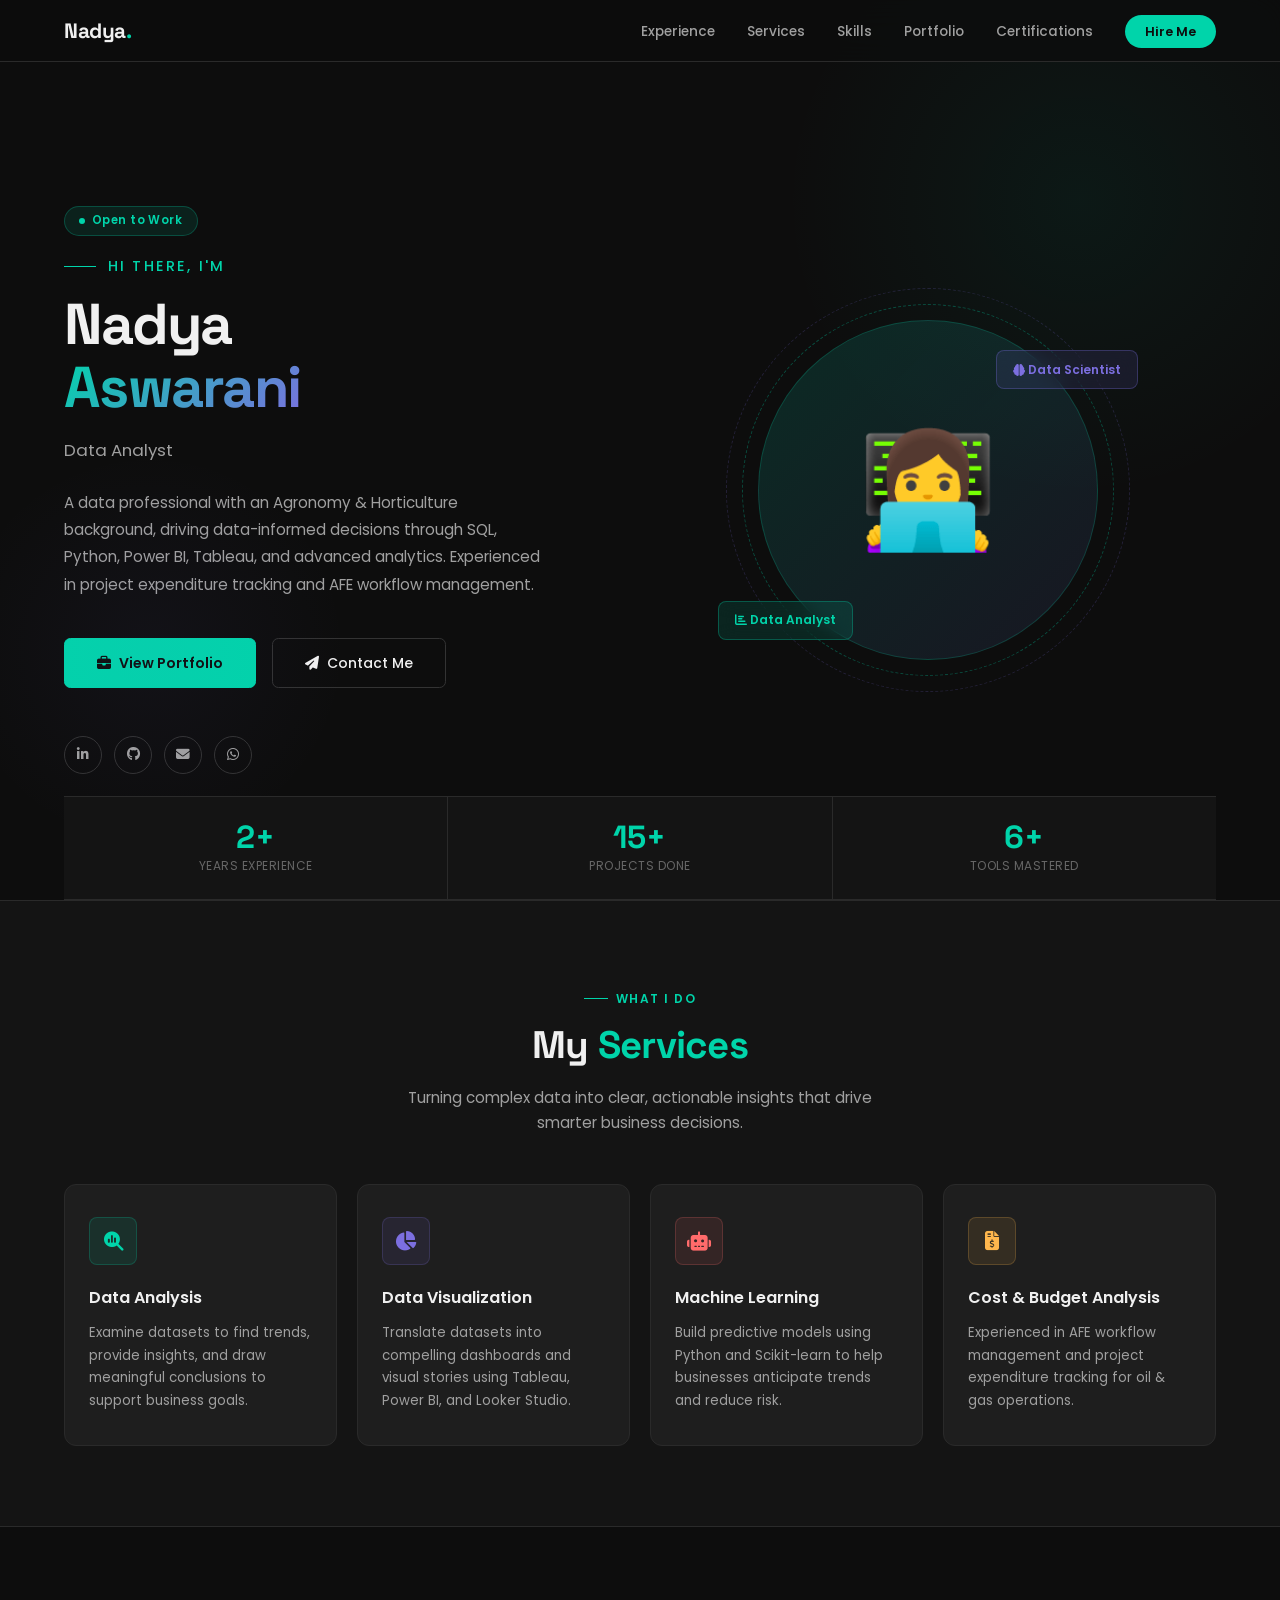
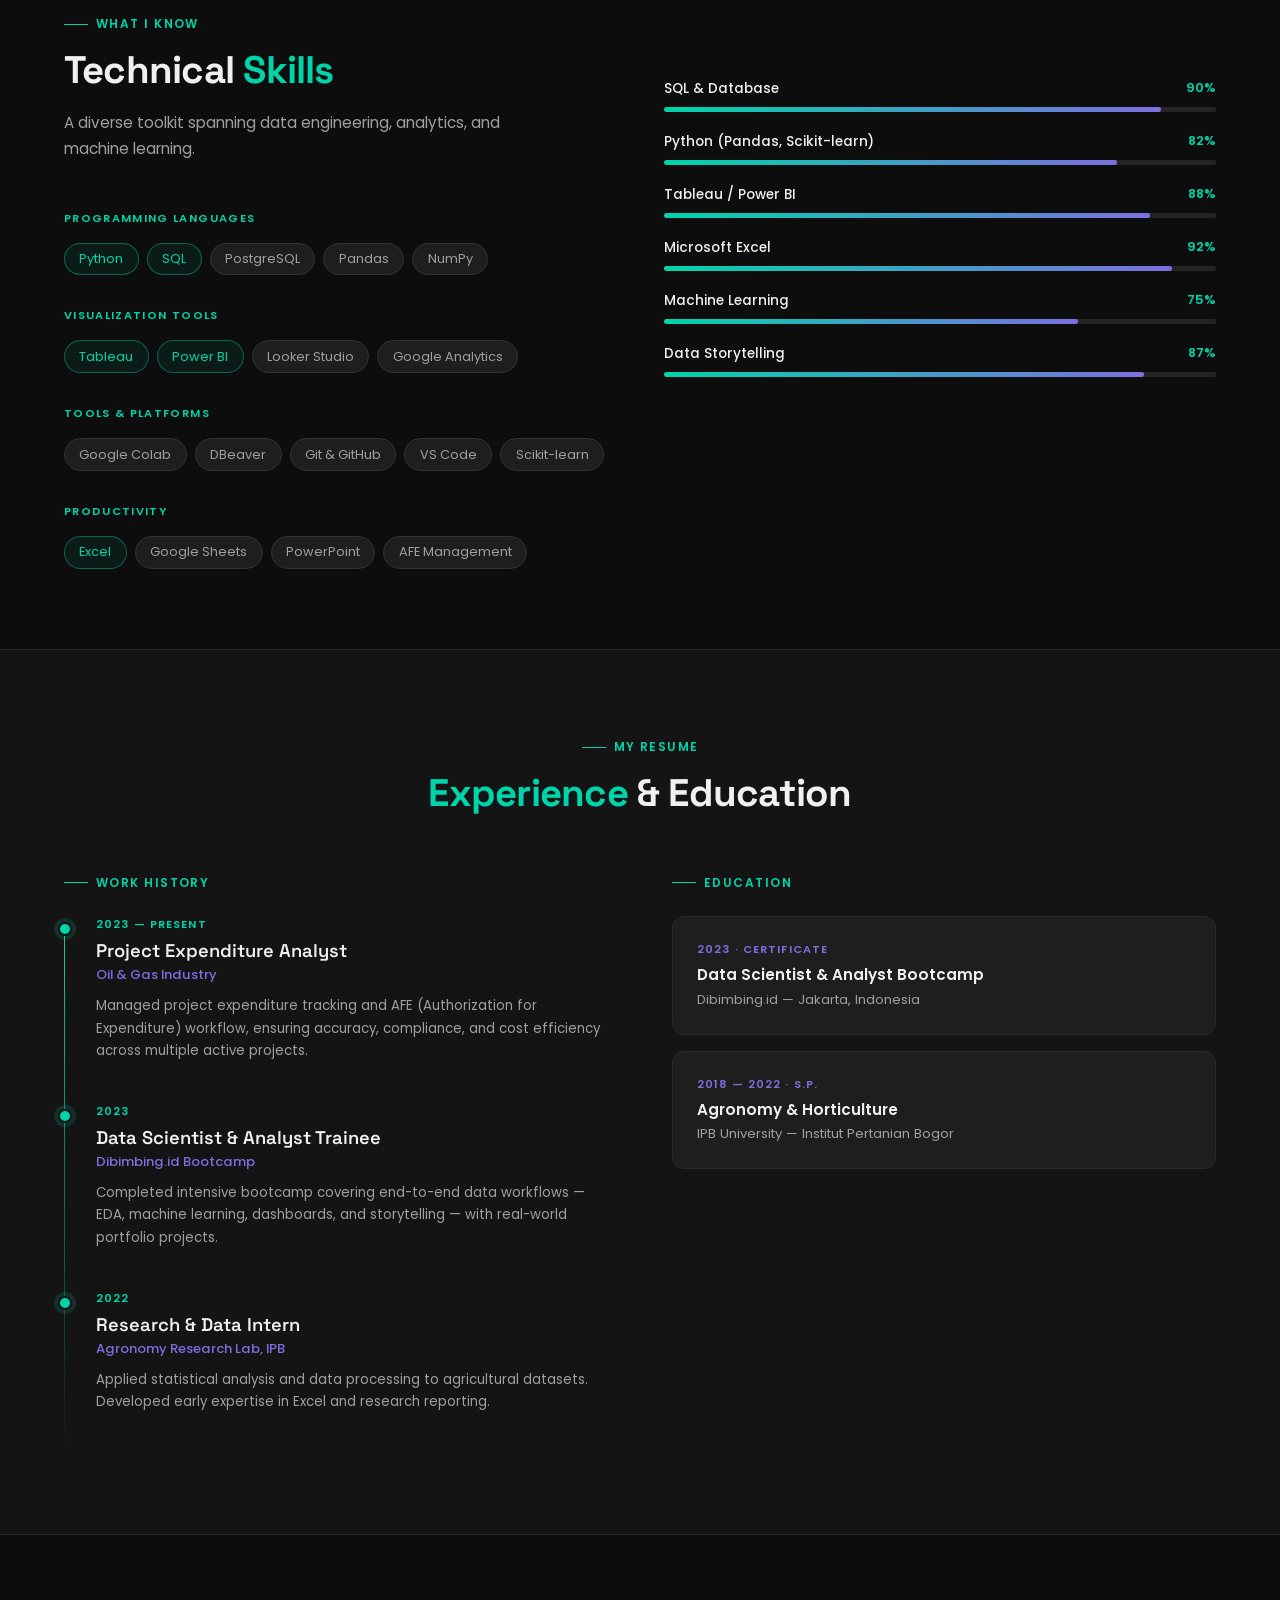
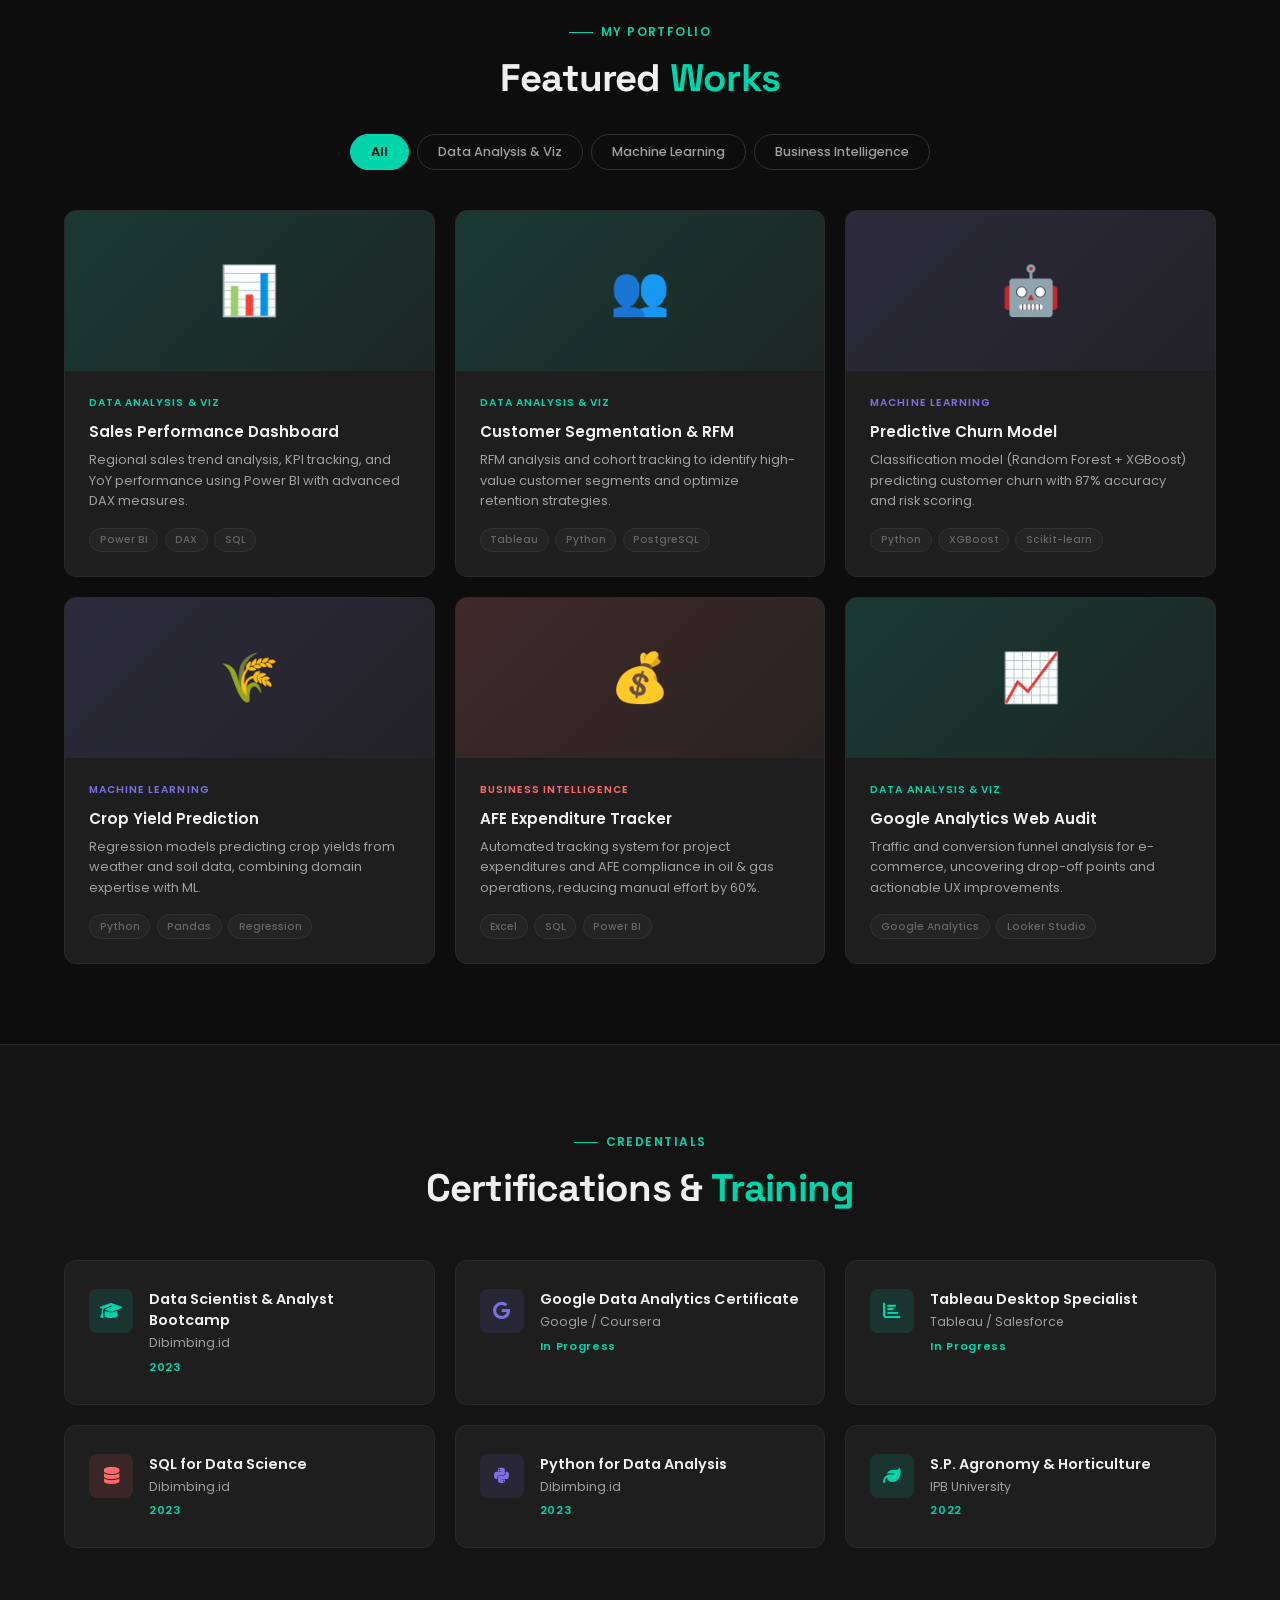
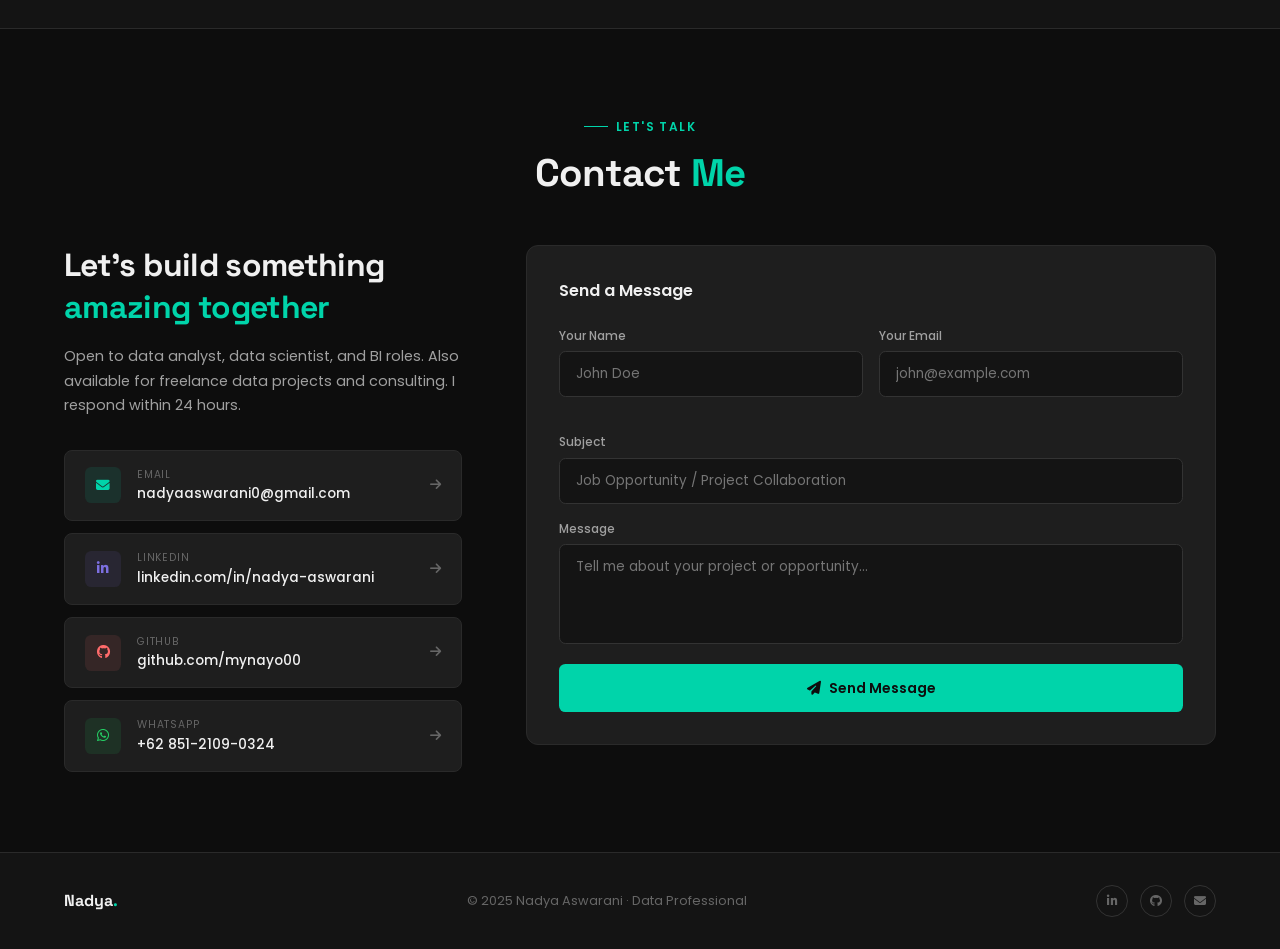
==== index.html @ fa2d274f "Rename index to index.html" ====
<!DOCTYPE html>
<html lang="en">
<head>
<meta charset="UTF-8">
<meta name="viewport" content="width=device-width, initial-scale=1.0">
<title>Nadya Aswarani | Data Portfolio</title>
<link href="https://fonts.googleapis.com/css2?family=Poppins:wght@300;400;500;600;700;800&family=Space+Grotesk:wght@400;500;600;700&display=swap" rel="stylesheet">
<link rel="stylesheet" href="https://cdnjs.cloudflare.com/ajax/libs/font-awesome/6.5.0/css/all.min.css">
<style>
:root {
  --bg: #0d0d0d;
  --bg2: #141414;
  --bg3: #1a1a1a;
  --card: #1e1e1e;
  --card2: #242424;
  --accent: #00d4aa;
  --accent2: #7c6fe0;
  --accent3: #ff6b6b;
  --text: #f0f0f0;
  --text2: #a0a0a0;
  --text3: #666;
  --border: #2a2a2a;
  --border2: #333;
}

* { margin:0; padding:0; box-sizing:border-box; }
html { scroll-behavior: smooth; }

body {
  background: var(--bg);
  color: var(--text);
  font-family: 'Poppins', sans-serif;
  overflow-x: hidden;
}

/* SCROLLBAR */
::-webkit-scrollbar { width: 4px; }
::-webkit-scrollbar-track { background: var(--bg); }
::-webkit-scrollbar-thumb { background: var(--accent); border-radius: 2px; }

/* ── NAV ── */
nav {
  position: fixed; top:0; left:0; right:0; z-index:999;
  display:flex; align-items:center; justify-content:space-between;
  padding: 1.1rem 5%;
  background: rgba(13,13,13,0.85);
  backdrop-filter: blur(20px);
  border-bottom: 1px solid var(--border);
  transition: all 0.3s;
}
.nav-logo {
  font-family: 'Space Grotesk', sans-serif;
  font-weight: 700; font-size: 1.3rem;
  color: var(--text);
  text-decoration: none;
  letter-spacing: -0.02em;
}
.nav-logo span { color: var(--accent); }
.nav-links { display:flex; gap:2rem; list-style:none; }
.nav-links a {
  font-size: 0.85rem; font-weight:500;
  color: var(--text2);
  text-decoration:none;
  transition: color 0.2s;
  position: relative;
}
.nav-links a::after {
  content:''; position:absolute; bottom:-4px; left:0; right:0;
  height:1px; background:var(--accent);
  transform: scaleX(0); transition: transform 0.2s;
}
.nav-links a:hover { color:var(--accent); }
.nav-links a:hover::after { transform: scaleX(1); }
.nav-hire {
  padding: 0.5rem 1.25rem;
  background: var(--accent);
  color: #0d0d0d !important;
  border-radius: 2rem;
  font-weight: 600 !important;
  font-size: 0.8rem !important;
}
.nav-hire:hover { background: #00b894 !important; color: #0d0d0d !important; }
.nav-hire::after { display:none !important; }

/* ── HERO ── */
#home {
  min-height: 100vh;
  display: grid;
  grid-template-columns: 1fr 1fr;
  align-items: center;
  padding: 80px 5% 0;
  position: relative;
  overflow: hidden;
}
.hero-bg-glow {
  position: absolute;
  width: 600px; height: 600px;
  background: radial-gradient(circle, rgba(0,212,170,0.06) 0%, transparent 70%);
  top: -100px; right: -100px;
  pointer-events: none;
}
.hero-bg-glow2 {
  position: absolute;
  width: 400px; height: 400px;
  background: radial-gradient(circle, rgba(124,111,224,0.05) 0%, transparent 70%);
  bottom: 50px; left: -50px;
  pointer-events: none;
}
.hero-left { padding-right: 3rem; }
.hero-greeting {
  font-size: 0.9rem; font-weight: 500;
  color: var(--accent);
  letter-spacing: 0.15em;
  text-transform: uppercase;
  margin-bottom: 1rem;
  display:flex; align-items:center; gap:0.75rem;
}
.hero-greeting::before {
  content:'';
  width:2rem; height:1px;
  background: var(--accent);
}
.hero-name {
  font-family: 'Space Grotesk', sans-serif;
  font-size: clamp(2.8rem, 4.5vw, 4.5rem);
  font-weight: 700;
  line-height: 1.1;
  letter-spacing: -0.03em;
  margin-bottom: 1rem;
}
.hero-name .highlight {
  background: linear-gradient(135deg, var(--accent), var(--accent2));
  -webkit-background-clip: text;
  -webkit-text-fill-color: transparent;
  background-clip: text;
}
.hero-roles {
  font-size: 1.05rem;
  color: var(--text2);
  margin-bottom: 1.5rem;
  height: 1.8rem;
  overflow: hidden;
}
.hero-roles-inner {
  animation: slideRoles 6s steps(1) infinite;
}
@keyframes slideRoles {
  0%,33%  { transform: translateY(0); }
  34%,66% { transform: translateY(-1.8rem); }
  67%,100%{ transform: translateY(-3.6rem); }
}
.hero-roles div { height: 1.8rem; line-height: 1.8rem; }
.hero-desc {
  font-size: 0.95rem;
  color: var(--text2);
  line-height: 1.8;
  max-width: 480px;
  margin-bottom: 2.5rem;
}
.hero-btns { display:flex; gap:1rem; flex-wrap:wrap; margin-bottom:3rem; }
.btn-main {
  display:inline-flex; align-items:center; gap:0.5rem;
  padding: 0.85rem 2rem;
  background: var(--accent);
  color: #0d0d0d;
  font-weight: 600; font-size:0.875rem;
  border-radius: 0.4rem;
  text-decoration:none;
  transition: all 0.2s;
  border: 1px solid var(--accent);
}
.btn-main:hover { background: transparent; color: var(--accent); }
.btn-outline {
  display:inline-flex; align-items:center; gap:0.5rem;
  padding: 0.85rem 2rem;
  border: 1px solid var(--border2);
  color: var(--text);
  font-weight:500; font-size:0.875rem;
  border-radius: 0.4rem;
  text-decoration:none;
  transition: all 0.2s;
}
.btn-outline:hover { border-color: var(--accent); color: var(--accent); }
.hero-socials { display:flex; gap:0.75rem; }
.hero-social-link {
  width:38px; height:38px;
  border:1px solid var(--border2);
  border-radius: 50%;
  display:flex; align-items:center; justify-content:center;
  color: var(--text2);
  text-decoration:none;
  font-size:0.85rem;
  transition: all 0.2s;
}
.hero-social-link:hover { border-color:var(--accent); color:var(--accent); background: rgba(0,212,170,0.08); }

.hero-right {
  display:flex; justify-content:center; align-items:center;
  position: relative;
}
.hero-img-wrap {
  position: relative;
  width: 340px; height: 340px;
}
.hero-img-ring {
  position:absolute; inset:-16px;
  border-radius: 50%;
  border: 1px dashed rgba(0,212,170,0.3);
  animation: spin 20s linear infinite;
}
.hero-img-ring2 {
  position:absolute; inset:-32px;
  border-radius: 50%;
  border: 1px dashed rgba(124,111,224,0.2);
  animation: spin 30s linear infinite reverse;
}
@keyframes spin { to { transform: rotate(360deg); } }
.hero-img-bg {
  width:100%; height:100%;
  border-radius: 50%;
  background: linear-gradient(135deg, rgba(0,212,170,0.15), rgba(124,111,224,0.1));
  border: 1px solid rgba(0,212,170,0.2);
  display:flex; align-items:center; justify-content:center;
  font-size: 7rem;
  overflow: hidden;
}
.hero-avatar-emoji { line-height:1; }
.hero-badge {
  position:absolute;
  padding: 0.6rem 1rem;
  border-radius: 0.5rem;
  font-size: 0.75rem; font-weight:600;
  backdrop-filter: blur(10px);
  border: 1px solid;
  white-space: nowrap;
}
.badge-1 {
  bottom: 20px; left: -40px;
  background: rgba(0,212,170,0.12);
  border-color: rgba(0,212,170,0.3);
  color: var(--accent);
}
.badge-2 {
  top: 30px; right: -40px;
  background: rgba(124,111,224,0.12);
  border-color: rgba(124,111,224,0.3);
  color: var(--accent2);
}
.hero-stats-row {
  position:absolute; bottom:0; left:0; right:0;
  display:grid; grid-template-columns: repeat(3,1fr);
  gap:1px; background:var(--border);
  border-top: 1px solid var(--border);
  border-bottom: 1px solid var(--border);
  padding: 0;
}
.hstat {
  background:var(--bg2);
  padding:1.5rem;
  text-align:center;
}
.hstat-num {
  font-family:'Space Grotesk',sans-serif;
  font-size:2rem; font-weight:700;
  color:var(--accent);
  line-height:1;
  margin-bottom:0.25rem;
}
.hstat-label { font-size:0.75rem; color:var(--text3); letter-spacing:0.04em; text-transform:uppercase; }

/* ── SECTION COMMON ── */
section { padding: 5rem 5%; }
.section-tag {
  display:inline-flex; align-items:center; gap:0.5rem;
  font-size:0.75rem; font-weight:600;
  color:var(--accent);
  letter-spacing:0.12em;
  text-transform:uppercase;
  margin-bottom:0.75rem;
}
.section-tag::before { content:''; width:1.5rem; height:1px; background:var(--accent); }
.section-title {
  font-family:'Space Grotesk',sans-serif;
  font-size: clamp(1.8rem, 3vw, 2.6rem);
  font-weight:700;
  letter-spacing:-0.02em;
  margin-bottom:1rem;
}
.section-title span { color:var(--accent); }
.section-sub { font-size:0.95rem; color:var(--text2); line-height:1.7; max-width:500px; margin-bottom:3rem; }

/* ── SERVICES ── */
#service { background:var(--bg2); border-top:1px solid var(--border); border-bottom:1px solid var(--border); }
.services-grid {
  display:grid; grid-template-columns: repeat(4,1fr); gap:1.25rem;
}
.service-card {
  background:var(--card);
  border:1px solid var(--border);
  border-radius:0.75rem;
  padding:2rem 1.5rem;
  transition: all 0.3s;
  position:relative;
  overflow:hidden;
}
.service-card::before {
  content:'';
  position:absolute; top:0; left:0; right:0;
  height:2px;
  background: linear-gradient(90deg, var(--accent), var(--accent2));
  transform: scaleX(0); transform-origin:left;
  transition: transform 0.3s;
}
.service-card:hover { border-color:var(--border2); background:var(--card2); transform:translateY(-4px); }
.service-card:hover::before { transform: scaleX(1); }
.service-icon {
  width:48px; height:48px;
  border-radius:0.5rem;
  background:rgba(0,212,170,0.1);
  border:1px solid rgba(0,212,170,0.2);
  display:flex; align-items:center; justify-content:center;
  font-size:1.2rem;
  color:var(--accent);
  margin-bottom:1.25rem;
}
.service-title { font-weight:600; font-size:1rem; margin-bottom:0.75rem; }
.service-desc { font-size:0.83rem; color:var(--text2); line-height:1.7; }

/* ── SKILLS ── */
#skills { background: var(--bg); }
.skills-layout { display:grid; grid-template-columns:1fr 1fr; gap:4rem; align-items:start; }
.skills-cats { display:flex; flex-direction:column; gap:2rem; }
.skill-cat-title {
  font-size:0.7rem; font-weight:600; letter-spacing:0.12em;
  text-transform:uppercase; color:var(--accent);
  margin-bottom:1rem;
}
.skill-pills { display:flex; flex-wrap:wrap; gap:0.5rem; }
.skill-pill {
  padding:0.4rem 0.9rem;
  background:var(--card);
  border:1px solid var(--border2);
  border-radius:2rem;
  font-size:0.8rem; color:var(--text2);
  transition: all 0.2s;
  cursor:default;
}
.skill-pill:hover { border-color:var(--accent); color:var(--accent); background:rgba(0,212,170,0.07); }
.skill-pill.hot { border-color:rgba(0,212,170,0.4); color:var(--accent); background:rgba(0,212,170,0.08); }

.skill-bars { display:flex; flex-direction:column; gap:1.25rem; }
.skill-bar-item {}
.skill-bar-top { display:flex; justify-content:space-between; margin-bottom:0.5rem; font-size:0.85rem; }
.skill-bar-name { font-weight:500; }
.skill-bar-pct { color:var(--accent); font-weight:600; font-size:0.8rem; }
.skill-bar-track {
  height:5px; background:var(--card2);
  border-radius:2px; overflow:hidden;
}
.skill-bar-fill {
  height:100%;
  background: linear-gradient(90deg, var(--accent), var(--accent2));
  border-radius:2px;
  width:0; transition: width 1s ease 0.3s;
}

/* ── EXPERIENCE ── */
#experience { background:var(--bg2); border-top:1px solid var(--border); }
.exp-layout { display:grid; grid-template-columns:1fr 1fr; gap:4rem; }
.timeline { position:relative; padding-left:2rem; }
.timeline::before {
  content:''; position:absolute; left:0; top:8px; bottom:0;
  width:1px; background: linear-gradient(to bottom, var(--accent), transparent);
}
.tl-item { position:relative; padding-bottom:2.5rem; }
.tl-item::before {
  content:''; position:absolute; left:-2.375rem; top:6px;
  width:10px; height:10px; border-radius:50%;
  background:var(--accent); border:2px solid var(--bg2);
  box-shadow: 0 0 0 4px rgba(0,212,170,0.15);
}
.tl-date {
  font-size:0.7rem; font-weight:600; letter-spacing:0.1em;
  text-transform:uppercase; color:var(--accent);
  margin-bottom:0.4rem;
}
.tl-title { font-family:'Space Grotesk',sans-serif; font-size:1.15rem; font-weight:600; margin-bottom:0.2rem; }
.tl-company { font-size:0.82rem; color:var(--accent2); font-weight:500; margin-bottom:0.6rem; }
.tl-desc { font-size:0.83rem; color:var(--text2); line-height:1.7; }

.edu-cards { display:flex; flex-direction:column; gap:1rem; }
.edu-card {
  background:var(--card);
  border:1px solid var(--border);
  border-radius:0.75rem;
  padding:1.5rem;
  transition: border-color 0.2s;
}
.edu-card:hover { border-color:var(--accent2); }
.edu-year { font-size:0.7rem; font-weight:600; letter-spacing:0.1em; text-transform:uppercase; color:var(--accent2); margin-bottom:0.35rem; }
.edu-deg { font-weight:600; font-size:0.95rem; margin-bottom:0.2rem; }
.edu-school { font-size:0.82rem; color:var(--text2); }

/* ── PORTFOLIO ── */
#portfolio { background:var(--bg); border-top:1px solid var(--border); }
.port-filters {
  display:flex; gap:0.5rem; flex-wrap:wrap;
  margin-bottom:2.5rem;
}
.port-filter {
  padding:0.5rem 1.25rem;
  border-radius:2rem;
  font-size:0.8rem; font-weight:500;
  border:1px solid var(--border2);
  background:transparent;
  color:var(--text2);
  cursor:pointer;
  transition:all 0.2s;
  font-family:'Poppins',sans-serif;
}
.port-filter:hover, .port-filter.active {
  background:var(--accent); color:#0d0d0d;
  border-color:var(--accent); font-weight:600;
}
.port-grid {
  display:grid; grid-template-columns:repeat(3,1fr); gap:1.25rem;
}
.port-card {
  background:var(--card);
  border:1px solid var(--border);
  border-radius:0.75rem;
  overflow:hidden;
  transition: all 0.3s;
}
.port-card:hover { border-color:var(--border2); transform:translateY(-4px); }
.port-card.hidden { display:none; }
.port-thumb {
  height:160px;
  display:flex; align-items:center; justify-content:center;
  font-size:3rem;
  position:relative; overflow:hidden;
}
.port-thumb-da { background: linear-gradient(135deg, rgba(0,212,170,0.15), rgba(0,212,170,0.05)); }
.port-thumb-ds { background: linear-gradient(135deg, rgba(124,111,224,0.15), rgba(124,111,224,0.05)); }
.port-thumb-bi { background: linear-gradient(135deg, rgba(255,107,107,0.15), rgba(255,107,107,0.05)); }
.port-body { padding:1.5rem; }
.port-tag {
  font-size:0.65rem; font-weight:600; letter-spacing:0.1em;
  text-transform:uppercase; margin-bottom:0.6rem;
}
.port-tag-da { color:var(--accent); }
.port-tag-ds { color:var(--accent2); }
.port-tag-bi { color:var(--accent3); }
.port-title { font-weight:600; font-size:0.95rem; margin-bottom:0.5rem; line-height:1.4; }
.port-desc { font-size:0.8rem; color:var(--text2); line-height:1.6; margin-bottom:1rem; }
.port-pills { display:flex; gap:0.4rem; flex-wrap:wrap; }
.port-pill {
  font-size:0.65rem; font-weight:500;
  padding:0.2rem 0.6rem;
  background:var(--card2);
  border:1px solid var(--border2);
  border-radius:2rem;
  color:var(--text3);
}

/* ── CERTIFICATIONS ── */
#certs { background:var(--bg2); border-top:1px solid var(--border); }
.certs-grid { display:grid; grid-template-columns:repeat(3,1fr); gap:1.25rem; }
.cert-card {
  background:var(--card);
  border:1px solid var(--border);
  border-radius:0.75rem;
  padding:1.75rem 1.5rem;
  display:flex; gap:1rem; align-items:flex-start;
  transition: all 0.2s;
}
.cert-card:hover { border-color:var(--accent); }
.cert-icon {
  width:44px; height:44px; flex-shrink:0;
  border-radius:0.5rem;
  display:flex; align-items:center; justify-content:center;
  font-size:1.1rem;
}
.cert-icon-teal { background:rgba(0,212,170,0.12); color:var(--accent); }
.cert-icon-purple { background:rgba(124,111,224,0.12); color:var(--accent2); }
.cert-icon-red { background:rgba(255,107,107,0.12); color:var(--accent3); }
.cert-name { font-weight:600; font-size:0.9rem; margin-bottom:0.2rem; }
.cert-issuer { font-size:0.78rem; color:var(--text2); margin-bottom:0.4rem; }
.cert-year { font-size:0.7rem; color:var(--accent); font-weight:600; letter-spacing:0.06em; }

/* ── CONTACT ── */
#contact { background:var(--bg); border-top:1px solid var(--border); }
.contact-grid { display:grid; grid-template-columns:1fr 1fr; gap:4rem; }
.contact-headline {
  font-family:'Space Grotesk',sans-serif;
  font-size:2rem; font-weight:700;
  letter-spacing:-0.02em;
  line-height:1.3;
  margin-bottom:1rem;
}
.contact-headline span { color:var(--accent); }
.contact-body { font-size:0.9rem; color:var(--text2); line-height:1.7; margin-bottom:2rem; }
.contact-links { display:flex; flex-direction:column; gap:0.75rem; }
.contact-item {
  display:flex; align-items:center; gap:1rem;
  padding:1rem 1.25rem;
  background:var(--card);
  border:1px solid var(--border);
  border-radius:0.5rem;
  text-decoration:none;
  color:var(--text);
  transition: all 0.2s;
}
.contact-item:hover { border-color:var(--accent); background:rgba(0,212,170,0.05); }
.contact-item-icon {
  width:36px; height:36px;
  border-radius:0.4rem;
  background:rgba(0,212,170,0.1);
  display:flex; align-items:center; justify-content:center;
  color:var(--accent); font-size:0.85rem; flex-shrink:0;
}
.contact-item-info {}
.contact-item-lbl { font-size:0.65rem; color:var(--text3); letter-spacing:0.08em; text-transform:uppercase; margin-bottom:0.1rem; }
.contact-item-val { font-size:0.85rem; font-weight:500; }
.contact-item-arr { margin-left:auto; color:var(--text3); font-size:0.8rem; transition:color 0.2s; }
.contact-item:hover .contact-item-arr { color:var(--accent); }

.contact-form-wrap {
  background:var(--card);
  border:1px solid var(--border);
  border-radius:0.75rem;
  padding:2rem;
}
.form-title { font-weight:600; font-size:1rem; margin-bottom:1.5rem; }
.form-row { display:grid; grid-template-columns:1fr 1fr; gap:1rem; margin-bottom:1rem; }
.form-group { display:flex; flex-direction:column; gap:0.4rem; margin-bottom:1rem; }
.form-group:last-of-type { margin-bottom:1.25rem; }
.form-label { font-size:0.75rem; font-weight:500; color:var(--text2); }
.form-input, .form-textarea {
  background:var(--bg2);
  border:1px solid var(--border2);
  border-radius:0.4rem;
  padding:0.75rem 1rem;
  font-family:'Poppins',sans-serif;
  font-size:0.85rem;
  color:var(--text);
  transition: border-color 0.2s;
  outline:none;
  resize:none;
}
.form-input:focus, .form-textarea:focus { border-color:var(--accent); }
.form-textarea { height:100px; }
.btn-send {
  width:100%;
  padding:0.85rem;
  background:var(--accent);
  color:#0d0d0d;
  font-family:'Poppins',sans-serif;
  font-weight:600; font-size:0.875rem;
  border:none; border-radius:0.4rem;
  cursor:pointer;
  transition: all 0.2s;
  display:flex; align-items:center; justify-content:center; gap:0.5rem;
}
.btn-send:hover { background:#00b894; }

/* ── FOOTER ── */
footer {
  background:var(--bg2);
  border-top:1px solid var(--border);
  padding:2rem 5%;
  display:flex; align-items:center; justify-content:space-between;
  font-size:0.8rem; color:var(--text3);
}
.footer-logo {
  font-family:'Space Grotesk',sans-serif;
  font-weight:700; font-size:1rem; color:var(--text);
  text-decoration:none;
}
.footer-logo span { color:var(--accent); }
.footer-socials { display:flex; gap:0.75rem; }
.footer-soc {
  width:32px; height:32px;
  border:1px solid var(--border2); border-radius:50%;
  display:flex; align-items:center; justify-content:center;
  color:var(--text3); font-size:0.75rem; text-decoration:none;
  transition:all 0.2s;
}
.footer-soc:hover { border-color:var(--accent); color:var(--accent); }

/* ── BACK TO TOP ── */
#back-top {
  position:fixed; bottom:2rem; right:2rem;
  width:40px; height:40px;
  background:var(--accent); color:#0d0d0d;
  border-radius:50%; border:none;
  display:flex; align-items:center; justify-content:center;
  cursor:pointer; font-size:0.9rem;
  opacity:0; pointer-events:none;
  transition:all 0.3s;
  z-index:100;
}
#back-top.show { opacity:1; pointer-events:all; }
#back-top:hover { background:#00b894; transform:translateY(-2px); }

/* ── STATUS BADGE ── */
.status-pill {
  display:inline-flex; align-items:center; gap:0.4rem;
  padding:0.35rem 0.9rem;
  background:rgba(0,212,170,0.1);
  border:1px solid rgba(0,212,170,0.25);
  border-radius:2rem;
  font-size:0.72rem; font-weight:600;
  color:var(--accent); letter-spacing:0.04em;
  margin-bottom:1.25rem;
}
.status-dot {
  width:6px; height:6px; border-radius:50%;
  background:var(--accent);
  animation: pulse 2s infinite;
}
@keyframes pulse {
  0%,100%{opacity:1;transform:scale(1)}
  50%{opacity:0.5;transform:scale(0.8)}
}

/* ── FADE IN ── */
.reveal { opacity:0; transform:translateY(20px); transition:opacity 0.6s ease, transform 0.6s ease; }
.reveal.visible { opacity:1; transform:translateY(0); }

/* ── RESPONSIVE ── */
@media(max-width:960px){
  #home { grid-template-columns:1fr; padding-top:100px; }
  .hero-right { display:none; }
  .hero-stats-row { grid-template-columns: repeat(3,1fr); }
  section { padding:3.5rem 5%; }
  .services-grid { grid-template-columns:repeat(2,1fr); }
  .skills-layout, .exp-layout, .contact-grid { grid-template-columns:1fr; gap:2.5rem; }
  .port-grid, .certs-grid { grid-template-columns:repeat(2,1fr); }
  .nav-links { display:none; }
}
@media(max-width:600px){
  .port-grid, .certs-grid, .services-grid { grid-template-columns:1fr; }
  footer { flex-direction:column; gap:1rem; text-align:center; }
  .form-row { grid-template-columns:1fr; }
}
</style>
</head>
<body>

<!-- NAV -->
<nav>
  <a href="#home" class="nav-logo">Nadya<span>.</span></a>
  <ul class="nav-links">
    <li><a href="#experience">Experience</a></li>
    <li><a href="#service">Services</a></li>
    <li><a href="#skills">Skills</a></li>
        <li><a href="#portfolio">Portfolio</a></li>
    <li><a href="#certs">Certifications</a></li>
    <li><a href="#contact" class="nav-hire">Hire Me</a></li>
  </ul>
</nav>

<!-- HERO -->
<section id="home">
  <div class="hero-bg-glow"></div>
  <div class="hero-bg-glow2"></div>

  <div class="hero-left">
    <div class="status-pill"><span class="status-dot"></span> Open to Work</div>
    <div class="hero-greeting">Hi there, I'm</div>
    <h1 class="hero-name">Nadya<br><span class="highlight">Aswarani</span></h1>
    <div class="hero-roles">
      <div class="hero-roles-inner">
        <div>Data Analyst</div>
        <div>Data Scientist</div>
        <div>BI Analyst</div>
      </div>
    </div>
    <p class="hero-desc">
      A data professional with an Agronomy & Horticulture background, driving data-informed decisions through SQL, Python, Power BI, Tableau, and advanced analytics. Experienced in project expenditure tracking and AFE workflow management.
    </p>
    <div class="hero-btns">
      <a href="#portfolio" class="btn-main"><i class="fa-solid fa-briefcase"></i> View Portfolio</a>
      <a href="#contact" class="btn-outline"><i class="fa-solid fa-paper-plane"></i> Contact Me</a>
    </div>
    <div class="hero-socials">
      <a href="https://www.linkedin.com/in/nadya-aswarani/" target="_blank" class="hero-social-link"><i class="fa-brands fa-linkedin-in"></i></a>
      <a href="https://github.com/mynayo00" target="_blank" class="hero-social-link"><i class="fa-brands fa-github"></i></a>
      <a href="mailto:nadyaaswarani0@gmail.com" class="hero-social-link"><i class="fa-solid fa-envelope"></i></a>
      <a href="https://wa.me/6285121090324" target="_blank" class="hero-social-link"><i class="fa-brands fa-whatsapp"></i></a>
    </div>
  </div>

  <div class="hero-right">
    <div class="hero-img-wrap">
      <div class="hero-img-ring"></div>
      <div class="hero-img-ring2"></div>
      <div class="hero-img-bg">
        <span class="hero-avatar-emoji">👩‍💻</span>
      </div>
      <div class="hero-badge badge-1"><i class="fa-solid fa-chart-bar"></i> Data Analyst</div>
      <div class="hero-badge badge-2"><i class="fa-solid fa-brain"></i> Data Scientist</div>
    </div>
  </div>

  <div class="hero-stats-row" style="grid-column:1/-1">
    <div class="hstat"><div class="hstat-num">2+</div><div class="hstat-label">Years Experience</div></div>
    <div class="hstat"><div class="hstat-num">15+</div><div class="hstat-label">Projects Done</div></div>
    <div class="hstat"><div class="hstat-num">6+</div><div class="hstat-label">Tools Mastered</div></div>
  </div>
</section>

<!-- SERVICES -->
<section id="service">
  <div class="reveal" style="text-align:center;margin-bottom:3rem">
    <div class="section-tag" style="justify-content:center">What I Do</div>
    <h2 class="section-title" style="justify-content:center">My <span>Services</span></h2>
    <p class="section-sub" style="margin:0 auto">Turning complex data into clear, actionable insights that drive smarter business decisions.</p>
  </div>
  <div class="services-grid reveal">
    <div class="service-card">
      <div class="service-icon"><i class="fa-solid fa-magnifying-glass-chart"></i></div>
      <div class="service-title">Data Analysis</div>
      <div class="service-desc">Examine datasets to find trends, provide insights, and draw meaningful conclusions to support business goals.</div>
    </div>
    <div class="service-card">
      <div class="service-icon" style="background:rgba(124,111,224,0.1);border-color:rgba(124,111,224,0.2);color:var(--accent2)"><i class="fa-solid fa-chart-pie"></i></div>
      <div class="service-title">Data Visualization</div>
      <div class="service-desc">Translate datasets into compelling dashboards and visual stories using Tableau, Power BI, and Looker Studio.</div>
    </div>
    <div class="service-card">
      <div class="service-icon" style="background:rgba(255,107,107,0.1);border-color:rgba(255,107,107,0.2);color:var(--accent3)"><i class="fa-solid fa-robot"></i></div>
      <div class="service-title">Machine Learning</div>
      <div class="service-desc">Build predictive models using Python and Scikit-learn to help businesses anticipate trends and reduce risk.</div>
    </div>
    <div class="service-card">
      <div class="service-icon" style="background:rgba(255,183,77,0.1);border-color:rgba(255,183,77,0.2);color:#ffb74d"><i class="fa-solid fa-file-invoice-dollar"></i></div>
      <div class="service-title">Cost & Budget Analysis</div>
      <div class="service-desc">Experienced in AFE workflow management and project expenditure tracking for oil & gas operations.</div>
    </div>
  </div>
</section>

<!-- SKILLS -->
<section id="skills">
  <div style="display:grid;grid-template-columns:1fr 1fr;gap:3rem;align-items:start">
    <div class="reveal">
      <div class="section-tag">What I Know</div>
      <h2 class="section-title">Technical <span>Skills</span></h2>
      <p class="section-sub">A diverse toolkit spanning data engineering, analytics, and machine learning.</p>
      <div class="skills-cats">
        <div>
          <div class="skill-cat-title">Programming Languages</div>
          <div class="skill-pills">
            <span class="skill-pill hot">Python</span>
            <span class="skill-pill hot">SQL</span>
            <span class="skill-pill">PostgreSQL</span>
            <span class="skill-pill">Pandas</span>
            <span class="skill-pill">NumPy</span>
          </div>
        </div>
        <div>
          <div class="skill-cat-title">Visualization Tools</div>
          <div class="skill-pills">
            <span class="skill-pill hot">Tableau</span>
            <span class="skill-pill hot">Power BI</span>
            <span class="skill-pill">Looker Studio</span>
            <span class="skill-pill">Google Analytics</span>
          </div>
        </div>
        <div>
          <div class="skill-cat-title">Tools & Platforms</div>
          <div class="skill-pills">
            <span class="skill-pill">Google Colab</span>
            <span class="skill-pill">DBeaver</span>
            <span class="skill-pill">Git & GitHub</span>
            <span class="skill-pill">VS Code</span>
            <span class="skill-pill">Scikit-learn</span>
          </div>
        </div>
        <div>
          <div class="skill-cat-title">Productivity</div>
          <div class="skill-pills">
            <span class="skill-pill hot">Excel</span>
            <span class="skill-pill">Google Sheets</span>
            <span class="skill-pill">PowerPoint</span>
            <span class="skill-pill">AFE Management</span>
          </div>
        </div>
      </div>
    </div>

    <div class="reveal" style="margin-top:4.5rem">
      <div class="skill-bars" id="skill-bars">
        <div class="skill-bar-item">
          <div class="skill-bar-top"><span class="skill-bar-name">SQL & Database</span><span class="skill-bar-pct">90%</span></div>
          <div class="skill-bar-track"><div class="skill-bar-fill" data-w="90"></div></div>
        </div>
        <div class="skill-bar-item">
          <div class="skill-bar-top"><span class="skill-bar-name">Python (Pandas, Scikit-learn)</span><span class="skill-bar-pct">82%</span></div>
          <div class="skill-bar-track"><div class="skill-bar-fill" data-w="82"></div></div>
        </div>
        <div class="skill-bar-item">
          <div class="skill-bar-top"><span class="skill-bar-name">Tableau / Power BI</span><span class="skill-bar-pct">88%</span></div>
          <div class="skill-bar-track"><div class="skill-bar-fill" data-w="88"></div></div>
        </div>
        <div class="skill-bar-item">
          <div class="skill-bar-top"><span class="skill-bar-name">Microsoft Excel</span><span class="skill-bar-pct">92%</span></div>
          <div class="skill-bar-track"><div class="skill-bar-fill" data-w="92"></div></div>
        </div>
        <div class="skill-bar-item">
          <div class="skill-bar-top"><span class="skill-bar-name">Machine Learning</span><span class="skill-bar-pct">75%</span></div>
          <div class="skill-bar-track"><div class="skill-bar-fill" data-w="75"></div></div>
        </div>
        <div class="skill-bar-item">
          <div class="skill-bar-top"><span class="skill-bar-name">Data Storytelling</span><span class="skill-bar-pct">87%</span></div>
          <div class="skill-bar-track"><div class="skill-bar-fill" data-w="87"></div></div>
        </div>
      </div>
    </div>
  </div>
</section>

<!-- EXPERIENCE -->
<section id="experience">
  <div class="reveal" style="text-align:center;margin-bottom:3rem">
    <div class="section-tag" style="justify-content:center">My Resume</div>
    <h2 class="section-title"><span>Experience</span> & Education</h2>
  </div>
  <div class="exp-layout">
    <div class="reveal">
      <div class="section-tag" style="margin-bottom:1.5rem">Work History</div>
      <div class="timeline">
        <div class="tl-item">
          <div class="tl-date">2023 — Present</div>
          <div class="tl-title">Project Expenditure Analyst</div>
          <div class="tl-company">Oil & Gas Industry</div>
          <div class="tl-desc">Managed project expenditure tracking and AFE (Authorization for Expenditure) workflow, ensuring accuracy, compliance, and cost efficiency across multiple active projects.</div>
        </div>
        <div class="tl-item">
          <div class="tl-date">2023</div>
          <div class="tl-title">Data Scientist & Analyst Trainee</div>
          <div class="tl-company">Dibimbing.id Bootcamp</div>
          <div class="tl-desc">Completed intensive bootcamp covering end-to-end data workflows — EDA, machine learning, dashboards, and storytelling — with real-world portfolio projects.</div>
        </div>
        <div class="tl-item">
          <div class="tl-date">2022</div>
          <div class="tl-title">Research & Data Intern</div>
          <div class="tl-company">Agronomy Research Lab, IPB</div>
          <div class="tl-desc">Applied statistical analysis and data processing to agricultural datasets. Developed early expertise in Excel and research reporting.</div>
        </div>
      </div>
    </div>

    <div class="reveal">
      <div class="section-tag" style="margin-bottom:1.5rem">Education</div>
      <div class="edu-cards">
        <div class="edu-card">
          <div class="edu-year">2023 · Certificate</div>
          <div class="edu-deg">Data Scientist & Analyst Bootcamp</div>
          <div class="edu-school">Dibimbing.id — Jakarta, Indonesia</div>
        </div>
        <div class="edu-card">
          <div class="edu-year">2018 — 2022 · S.P.</div>
          <div class="edu-deg">Agronomy & Horticulture</div>
          <div class="edu-school">IPB University — Institut Pertanian Bogor</div>
        </div>
      </div>
    </div>
  </div>
</section>

<!-- PORTFOLIO -->
<section id="portfolio">
  <div class="reveal" style="text-align:center;margin-bottom:2rem">
    <div class="section-tag" style="justify-content:center">My Portfolio</div>
    <h2 class="section-title">Featured <span>Works</span></h2>
  </div>
  <div class="port-filters reveal" style="justify-content:center">
    <button class="port-filter active" onclick="filterPort('all',this)">All</button>
    <button class="port-filter" onclick="filterPort('da',this)">Data Analysis & Viz</button>
    <button class="port-filter" onclick="filterPort('ds',this)">Machine Learning</button>
    <button class="port-filter" onclick="filterPort('bi',this)">Business Intelligence</button>
  </div>
  <div class="port-grid reveal">

    <div class="port-card" data-cat="da">
      <div class="port-thumb port-thumb-da">📊</div>
      <div class="port-body">
        <div class="port-tag port-tag-da">Data Analysis & Viz</div>
        <div class="port-title">Sales Performance Dashboard</div>
        <div class="port-desc">Regional sales trend analysis, KPI tracking, and YoY performance using Power BI with advanced DAX measures.</div>
        <div class="port-pills"><span class="port-pill">Power BI</span><span class="port-pill">DAX</span><span class="port-pill">SQL</span></div>
      </div>
    </div>

    <div class="port-card" data-cat="da">
      <div class="port-thumb port-thumb-da">👥</div>
      <div class="port-body">
        <div class="port-tag port-tag-da">Data Analysis & Viz</div>
        <div class="port-title">Customer Segmentation & RFM</div>
        <div class="port-desc">RFM analysis and cohort tracking to identify high-value customer segments and optimize retention strategies.</div>
        <div class="port-pills"><span class="port-pill">Tableau</span><span class="port-pill">Python</span><span class="port-pill">PostgreSQL</span></div>
      </div>
    </div>

    <div class="port-card" data-cat="ds">
      <div class="port-thumb port-thumb-ds">🤖</div>
      <div class="port-body">
        <div class="port-tag port-tag-ds">Machine Learning</div>
        <div class="port-title">Predictive Churn Model</div>
        <div class="port-desc">Classification model (Random Forest + XGBoost) predicting customer churn with 87% accuracy and risk scoring.</div>
        <div class="port-pills"><span class="port-pill">Python</span><span class="port-pill">XGBoost</span><span class="port-pill">Scikit-learn</span></div>
      </div>
    </div>

    <div class="port-card" data-cat="ds">
      <div class="port-thumb port-thumb-ds">🌾</div>
      <div class="port-body">
        <div class="port-tag port-tag-ds">Machine Learning</div>
        <div class="port-title">Crop Yield Prediction</div>
        <div class="port-desc">Regression models predicting crop yields from weather and soil data, combining domain expertise with ML.</div>
        <div class="port-pills"><span class="port-pill">Python</span><span class="port-pill">Pandas</span><span class="port-pill">Regression</span></div>
      </div>
    </div>

    <div class="port-card" data-cat="bi">
      <div class="port-thumb port-thumb-bi">💰</div>
      <div class="port-body">
        <div class="port-tag port-tag-bi">Business Intelligence</div>
        <div class="port-title">AFE Expenditure Tracker</div>
        <div class="port-desc">Automated tracking system for project expenditures and AFE compliance in oil & gas operations, reducing manual effort by 60%.</div>
        <div class="port-pills"><span class="port-pill">Excel</span><span class="port-pill">SQL</span><span class="port-pill">Power BI</span></div>
      </div>
    </div>

    <div class="port-card" data-cat="da">
      <div class="port-thumb port-thumb-da">📈</div>
      <div class="port-body">
        <div class="port-tag port-tag-da">Data Analysis & Viz</div>
        <div class="port-title">Google Analytics Web Audit</div>
        <div class="port-desc">Traffic and conversion funnel analysis for e-commerce, uncovering drop-off points and actionable UX improvements.</div>
        <div class="port-pills"><span class="port-pill">Google Analytics</span><span class="port-pill">Looker Studio</span></div>
      </div>
    </div>

  </div>
</section>

<!-- CERTIFICATIONS -->
<section id="certs">
  <div class="reveal" style="text-align:center;margin-bottom:3rem">
    <div class="section-tag" style="justify-content:center">Credentials</div>
    <h2 class="section-title">Certifications & <span>Training</span></h2>
  </div>
  <div class="certs-grid reveal">
    <div class="cert-card">
      <div class="cert-icon cert-icon-teal"><i class="fa-solid fa-graduation-cap"></i></div>
      <div>
        <div class="cert-name">Data Scientist & Analyst Bootcamp</div>
        <div class="cert-issuer">Dibimbing.id</div>
        <div class="cert-year">2023</div>
      </div>
    </div>
    <div class="cert-card">
      <div class="cert-icon cert-icon-purple"><i class="fa-brands fa-google"></i></div>
      <div>
        <div class="cert-name">Google Data Analytics Certificate</div>
        <div class="cert-issuer">Google / Coursera</div>
        <div class="cert-year">In Progress</div>
      </div>
    </div>
    <div class="cert-card">
      <div class="cert-icon cert-icon-teal"><i class="fa-solid fa-chart-bar"></i></div>
      <div>
        <div class="cert-name">Tableau Desktop Specialist</div>
        <div class="cert-issuer">Tableau / Salesforce</div>
        <div class="cert-year">In Progress</div>
      </div>
    </div>
    <div class="cert-card">
      <div class="cert-icon cert-icon-red"><i class="fa-solid fa-database"></i></div>
      <div>
        <div class="cert-name">SQL for Data Science</div>
        <div class="cert-issuer">Dibimbing.id</div>
        <div class="cert-year">2023</div>
      </div>
    </div>
    <div class="cert-card">
      <div class="cert-icon cert-icon-purple"><i class="fa-brands fa-python"></i></div>
      <div>
        <div class="cert-name">Python for Data Analysis</div>
        <div class="cert-issuer">Dibimbing.id</div>
        <div class="cert-year">2023</div>
      </div>
    </div>
    <div class="cert-card">
      <div class="cert-icon cert-icon-teal"><i class="fa-solid fa-leaf"></i></div>
      <div>
        <div class="cert-name">S.P. Agronomy & Horticulture</div>
        <div class="cert-issuer">IPB University</div>
        <div class="cert-year">2022</div>
      </div>
    </div>
  </div>
</section>

<!-- CONTACT -->
<section id="contact">
  <div class="reveal" style="text-align:center;margin-bottom:3rem">
    <div class="section-tag" style="justify-content:center">Let's Talk</div>
    <h2 class="section-title">Contact <span>Me</span></h2>
  </div>
  <div class="contact-grid">
    <div class="reveal">
      <div class="contact-headline">Let's build something<br><span>amazing together</span></div>
      <p class="contact-body">Open to data analyst, data scientist, and BI roles. Also available for freelance data projects and consulting. I respond within 24 hours.</p>
      <div class="contact-links">
        <a href="mailto:nadyaaswarani0@gmail.com" class="contact-item">
          <div class="contact-item-icon"><i class="fa-solid fa-envelope"></i></div>
          <div class="contact-item-info">
            <div class="contact-item-lbl">Email</div>
            <div class="contact-item-val">nadyaaswarani0@gmail.com</div>
          </div>
          <i class="fa-solid fa-arrow-right contact-item-arr"></i>
        </a>
        <a href="https://www.linkedin.com/in/nadya-aswarani/" target="_blank" class="contact-item">
          <div class="contact-item-icon" style="background:rgba(124,111,224,0.1);color:var(--accent2)"><i class="fa-brands fa-linkedin-in"></i></div>
          <div class="contact-item-info">
            <div class="contact-item-lbl">LinkedIn</div>
            <div class="contact-item-val">linkedin.com/in/nadya-aswarani</div>
          </div>
          <i class="fa-solid fa-arrow-right contact-item-arr"></i>
        </a>
        <a href="https://github.com/mynayo00" target="_blank" class="contact-item">
          <div class="contact-item-icon" style="background:rgba(255,107,107,0.1);color:var(--accent3)"><i class="fa-brands fa-github"></i></div>
          <div class="contact-item-info">
            <div class="contact-item-lbl">GitHub</div>
            <div class="contact-item-val">github.com/mynayo00</div>
          </div>
          <i class="fa-solid fa-arrow-right contact-item-arr"></i>
        </a>
        <a href="https://wa.me/6285121090324" target="_blank" class="contact-item">
          <div class="contact-item-icon" style="background:rgba(37,211,102,0.1);color:#25d366"><i class="fa-brands fa-whatsapp"></i></div>
          <div class="contact-item-info">
            <div class="contact-item-lbl">WhatsApp</div>
            <div class="contact-item-val">+62 851-2109-0324</div>
          </div>
          <i class="fa-solid fa-arrow-right contact-item-arr"></i>
        </a>
      </div>
    </div>

    <div class="reveal">
      <div class="contact-form-wrap">
        <div class="form-title">Send a Message</div>
        <div class="form-row">
          <div class="form-group">
            <label class="form-label">Your Name</label>
            <input class="form-input" type="text" placeholder="John Doe">
          </div>
          <div class="form-group">
            <label class="form-label">Your Email</label>
            <input class="form-input" type="email" placeholder="john@example.com">
          </div>
        </div>
        <div class="form-group">
          <label class="form-label">Subject</label>
          <input class="form-input" type="text" placeholder="Job Opportunity / Project Collaboration">
        </div>
        <div class="form-group">
          <label class="form-label">Message</label>
          <textarea class="form-textarea" placeholder="Tell me about your project or opportunity..."></textarea>
        </div>
        <button class="btn-send" onclick="this.innerHTML='<i class=\'fa-solid fa-check\'></i> Message Sent!'">
          <i class="fa-solid fa-paper-plane"></i> Send Message
        </button>
      </div>
    </div>
  </div>
</section>

<!-- FOOTER -->
<footer>
  <a href="#home" class="footer-logo">Nadya<span>.</span></a>
  <span>© 2025 Nadya Aswarani · Data Professional</span>
  <div class="footer-socials">
    <a href="https://www.linkedin.com/in/nadya-aswarani/" target="_blank" class="footer-soc"><i class="fa-brands fa-linkedin-in"></i></a>
    <a href="https://github.com/mynayo00" target="_blank" class="footer-soc"><i class="fa-brands fa-github"></i></a>
    <a href="mailto:nadyaaswarani0@gmail.com" class="footer-soc"><i class="fa-solid fa-envelope"></i></a>
  </div>
</footer>

<!-- BACK TO TOP -->
<button id="back-top" onclick="window.scrollTo({top:0,behavior:'smooth'})">
  <i class="fa-solid fa-chevron-up"></i>
</button>

<script>
// Scroll reveal
const revealObs = new IntersectionObserver(entries => {
  entries.forEach((e,i) => {
    if(e.isIntersecting){
      setTimeout(() => e.target.classList.add('visible'), i * 80);
    }
  });
}, {threshold:0.08});
document.querySelectorAll('.reveal').forEach(el => revealObs.observe(el));

// Skill bars animate
const barObs = new IntersectionObserver(entries => {
  entries.forEach(e => {
    if(e.isIntersecting){
      e.target.querySelectorAll('.skill-bar-fill').forEach(bar => {
        bar.style.width = bar.dataset.w + '%';
      });
    }
  });
}, {threshold:0.3});
const barsSection = document.getElementById('skill-bars');
if(barsSection) barObs.observe(barsSection);

// Portfolio filter
function filterPort(cat, btn){
  document.querySelectorAll('.port-filter').forEach(b => b.classList.remove('active'));
  btn.classList.add('active');
  document.querySelectorAll('.port-card').forEach(card => {
    if(cat === 'all' || card.dataset.cat === cat){
      card.classList.remove('hidden');
    } else {
      card.classList.add('hidden');
    }
  });
}

// Back to top
window.addEventListener('scroll', () => {
  document.getElementById('back-top').classList.toggle('show', window.scrollY > 400);
});

// Nav shrink on scroll
window.addEventListener('scroll', () => {
  document.querySelector('nav').style.padding = window.scrollY > 60 ? '0.75rem 5%' : '1.1rem 5%';
});
</script>
</body>
</html>
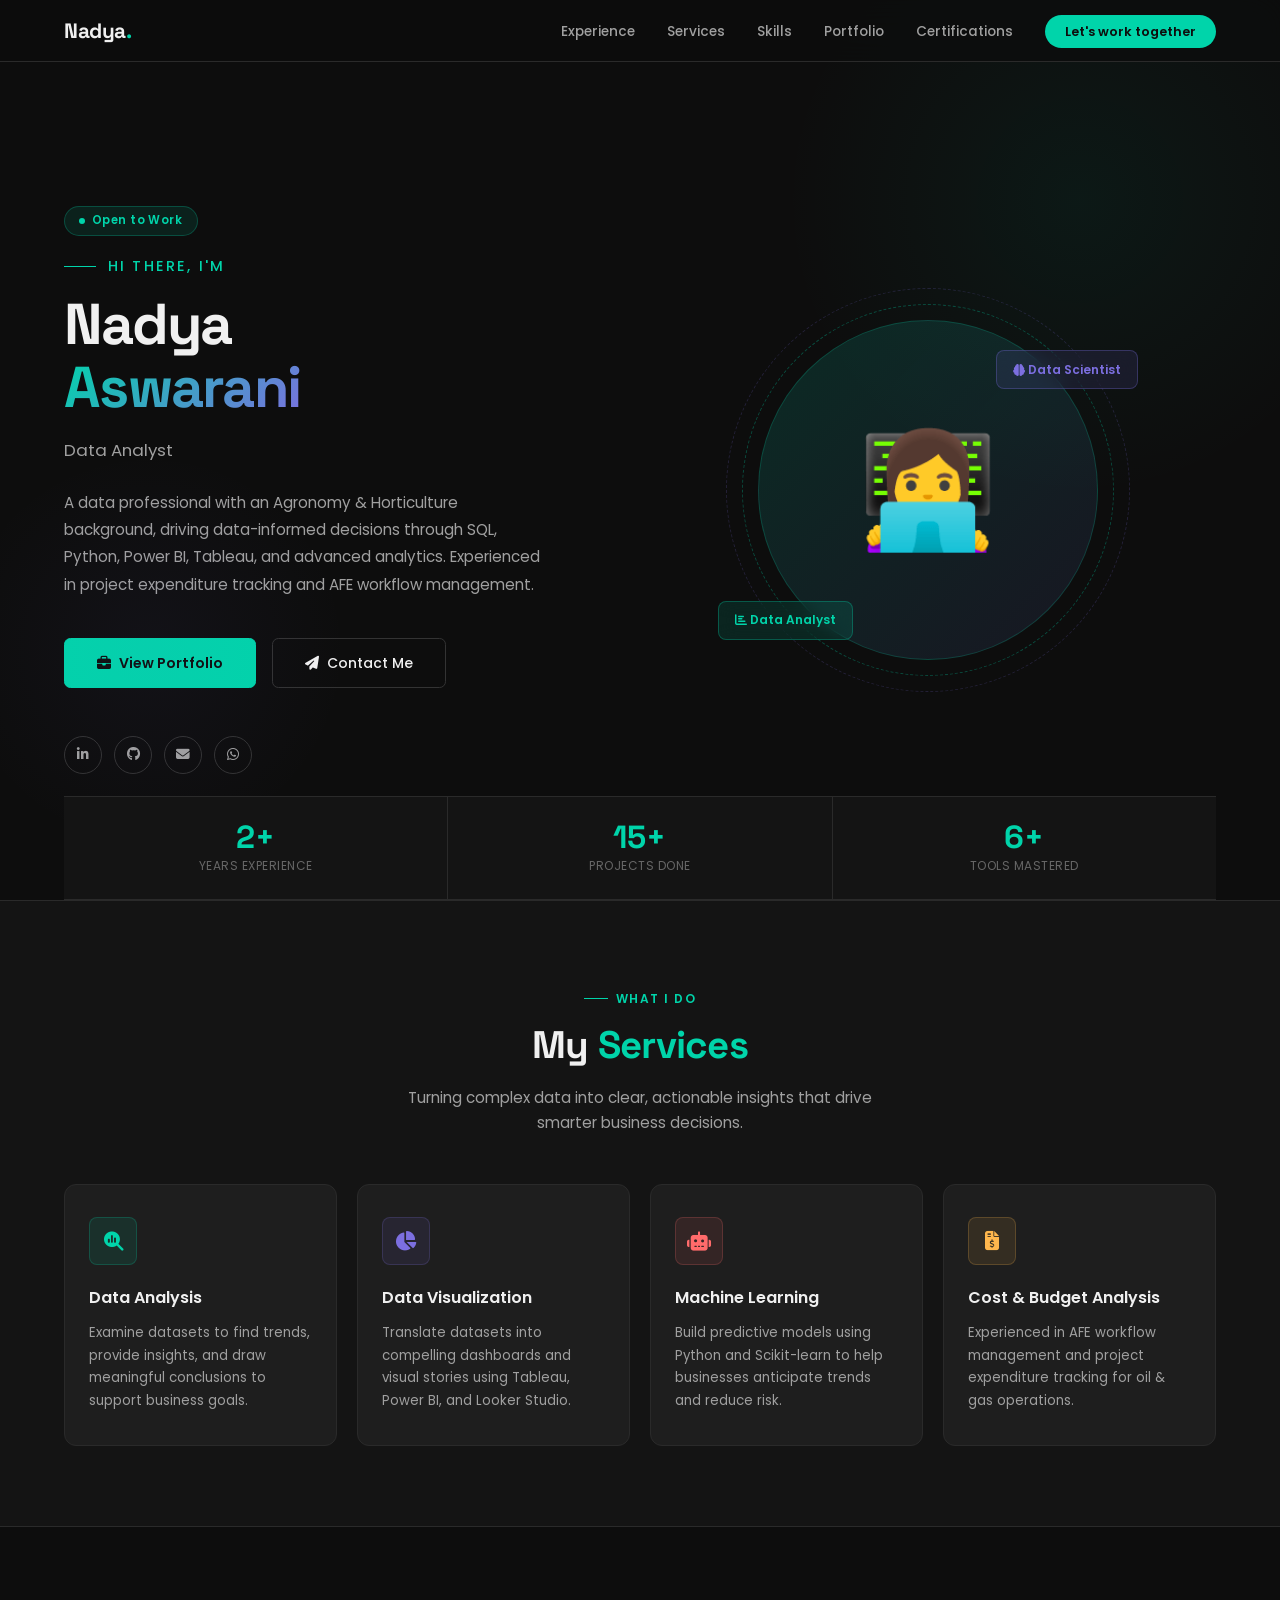
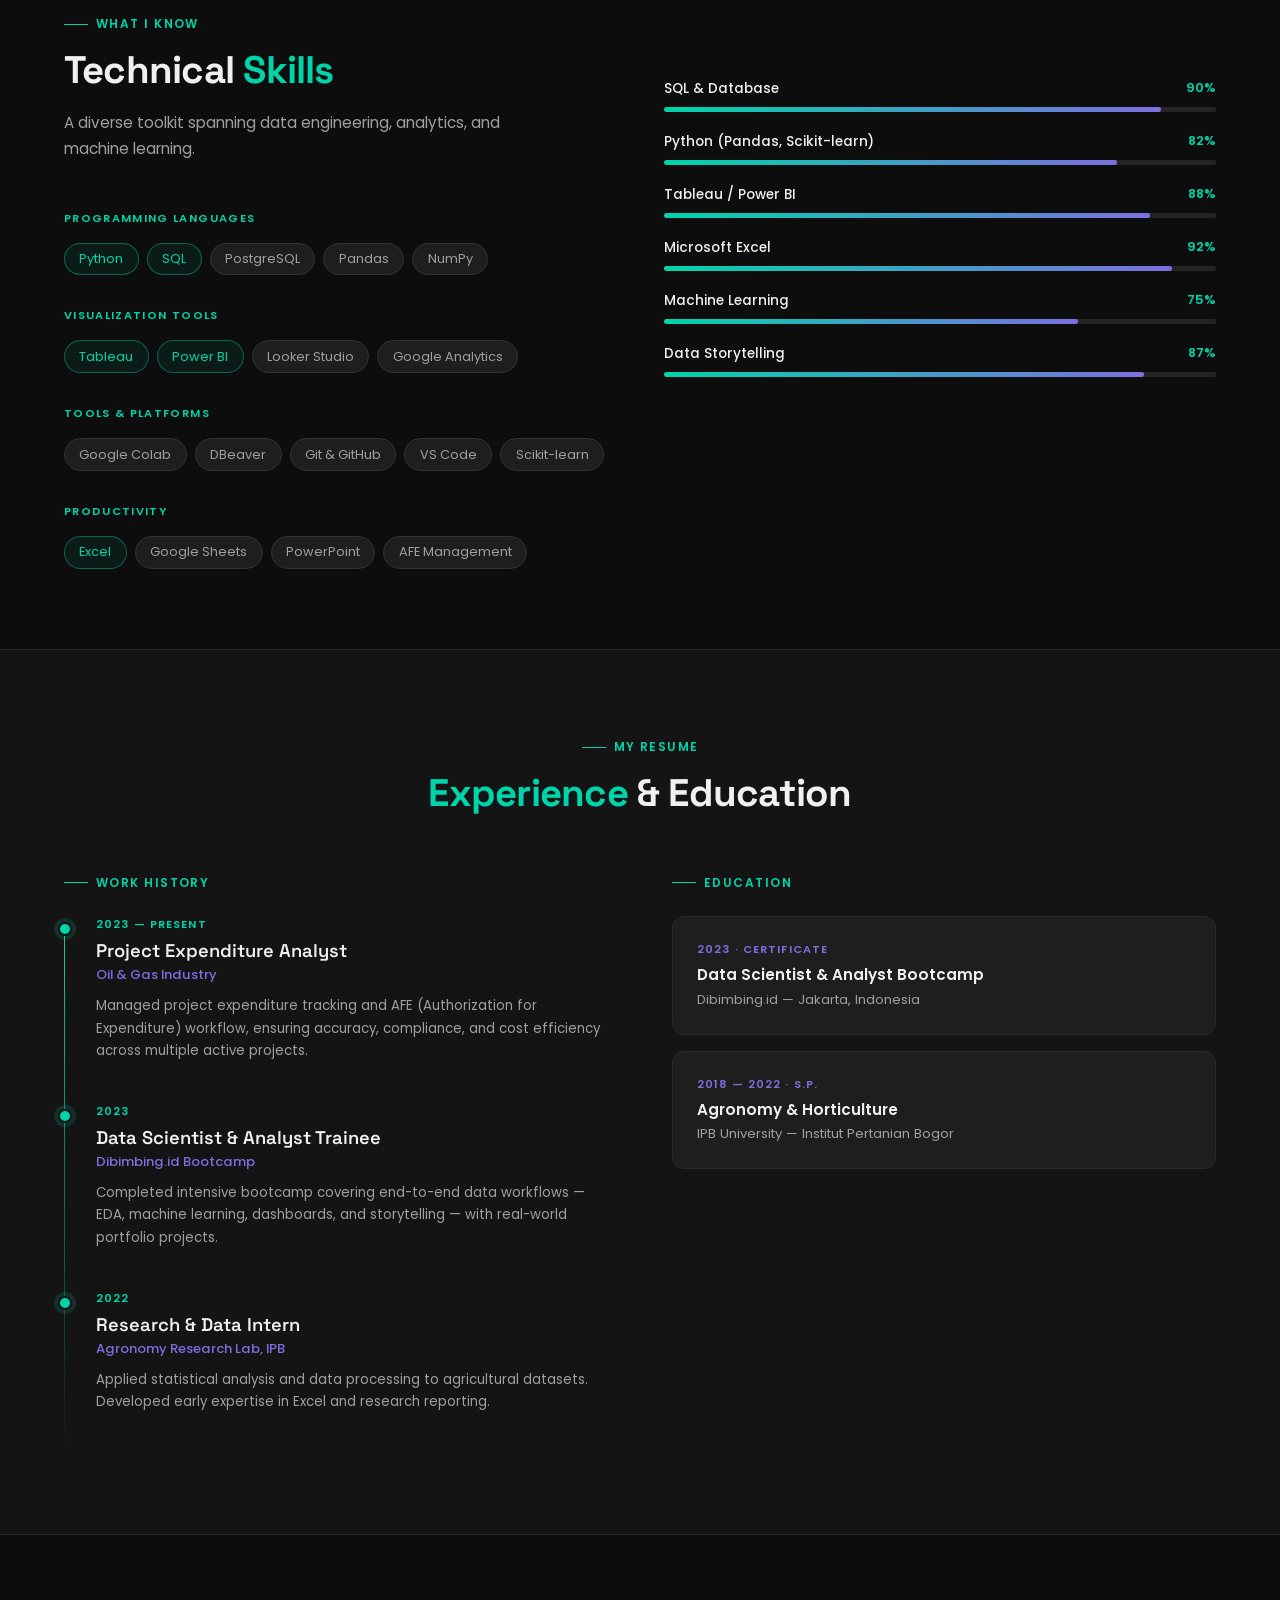
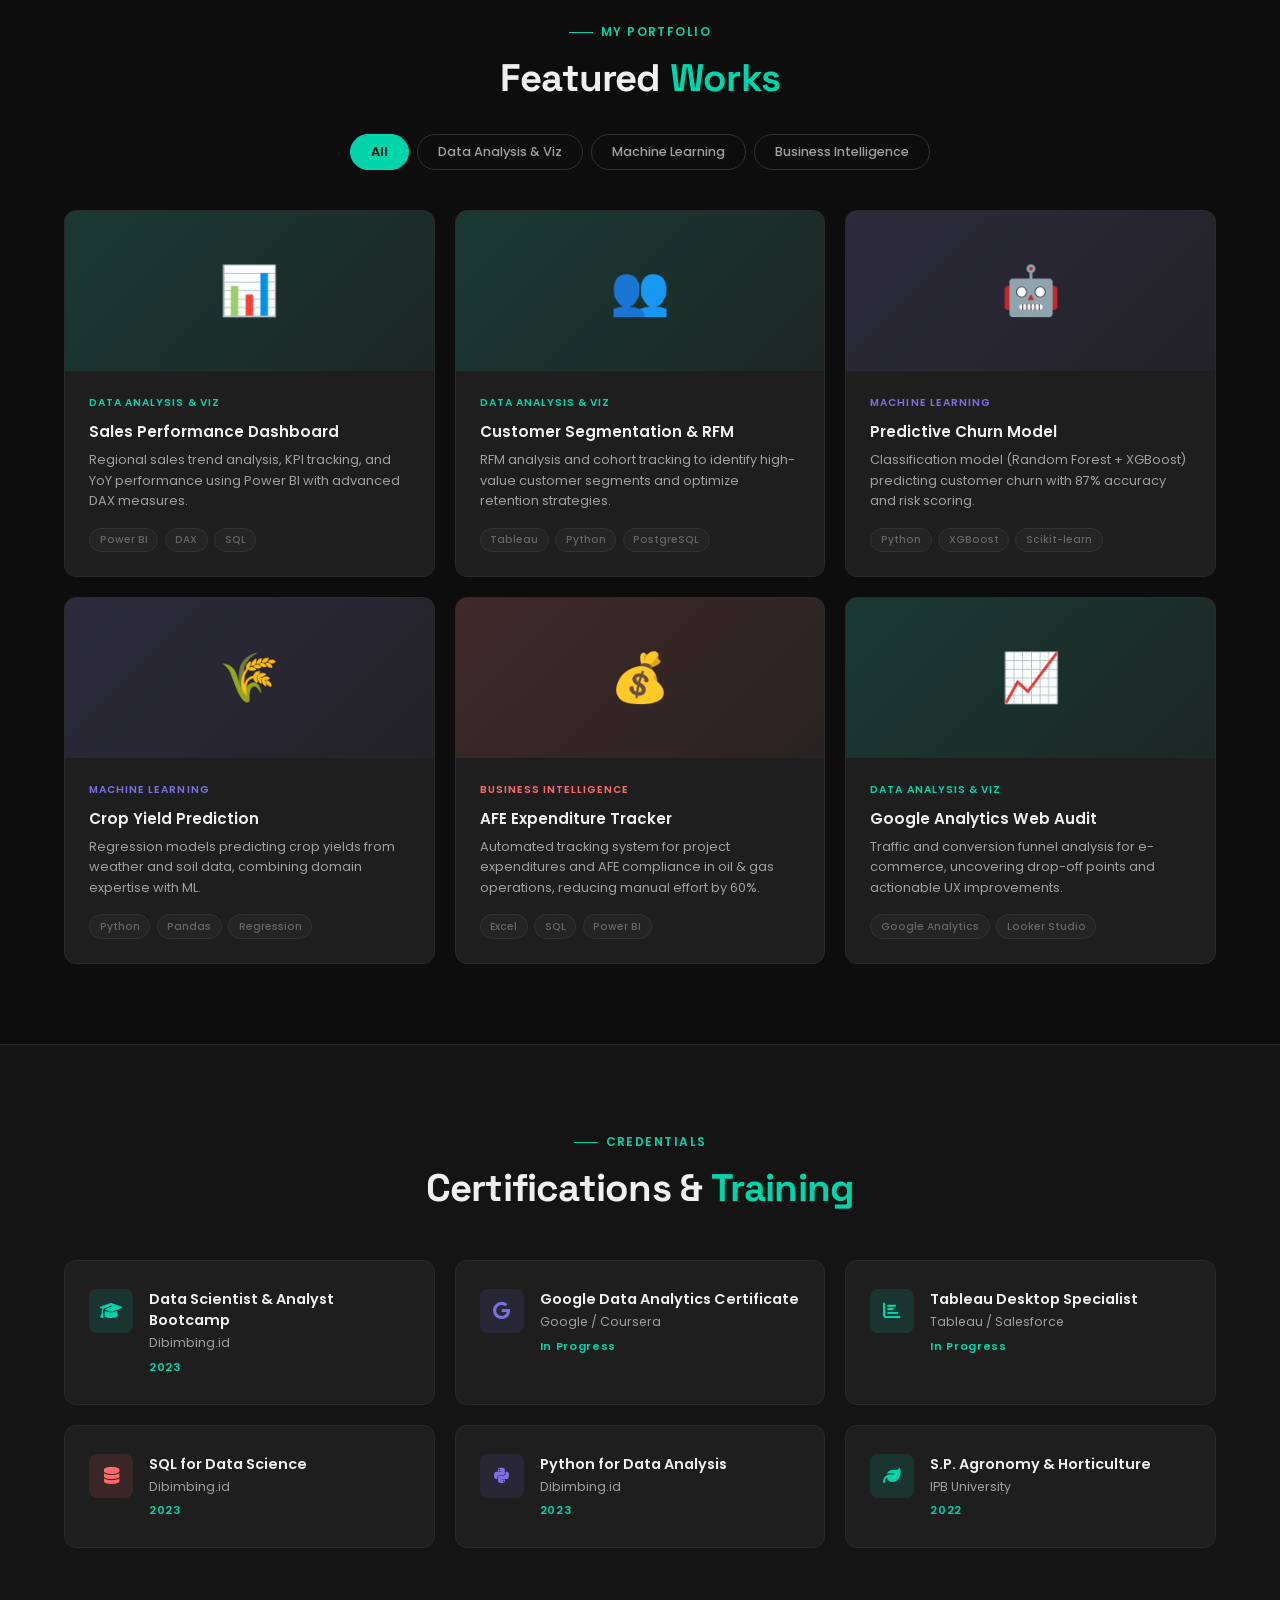
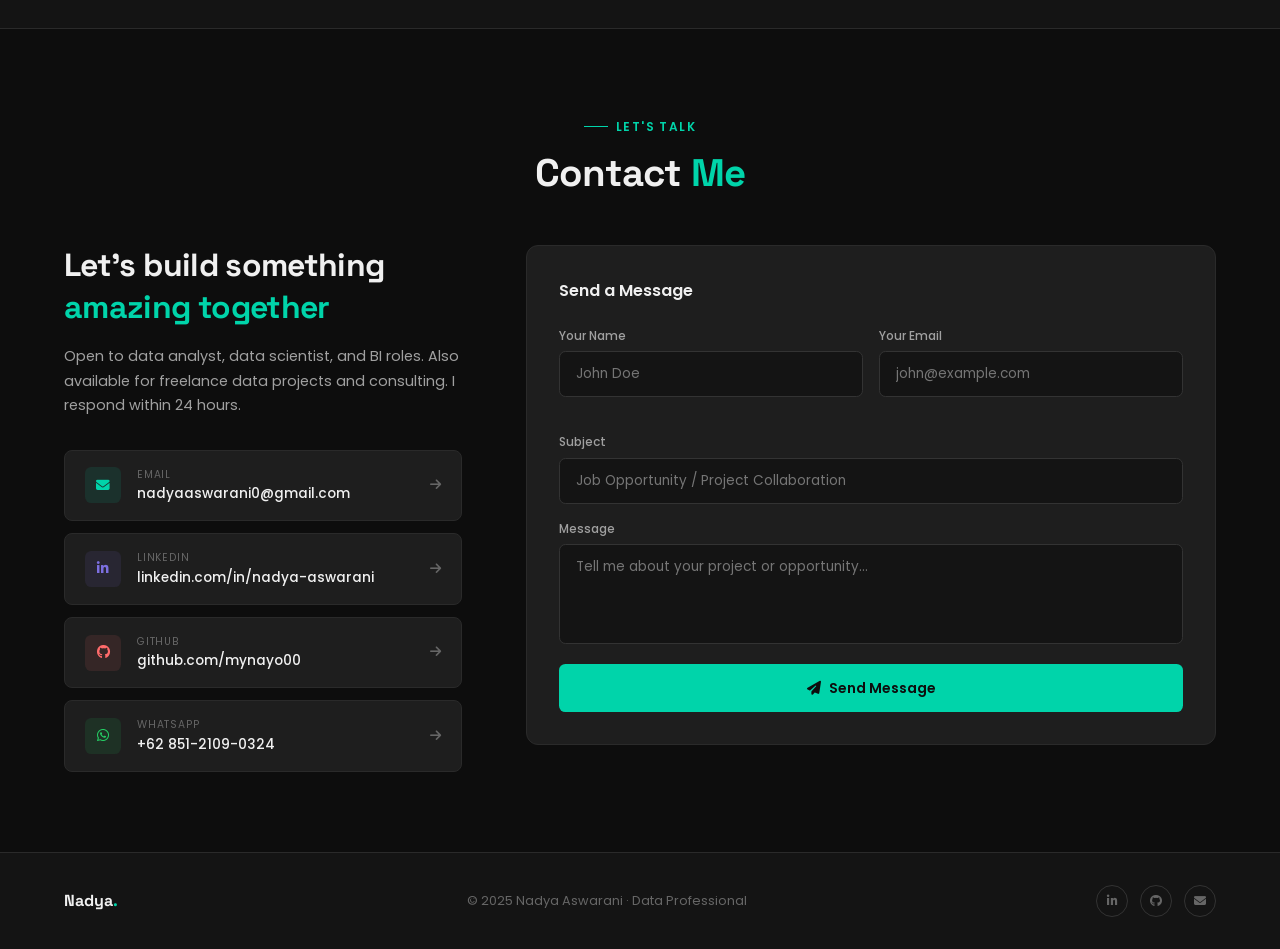
==== commit 489f6287: "Update index.html" ====
--- a/index.html
+++ b/index.html
@@ -657,7 +657,7 @@
     <li><a href="#skills">Skills</a></li>
         <li><a href="#portfolio">Portfolio</a></li>
     <li><a href="#certs">Certifications</a></li>
-    <li><a href="#contact" class="nav-hire">Hire Me</a></li>
+    <li><a href="#contact" class="nav-hire">Let's work together</a></li>
   </ul>
 </nav>
 
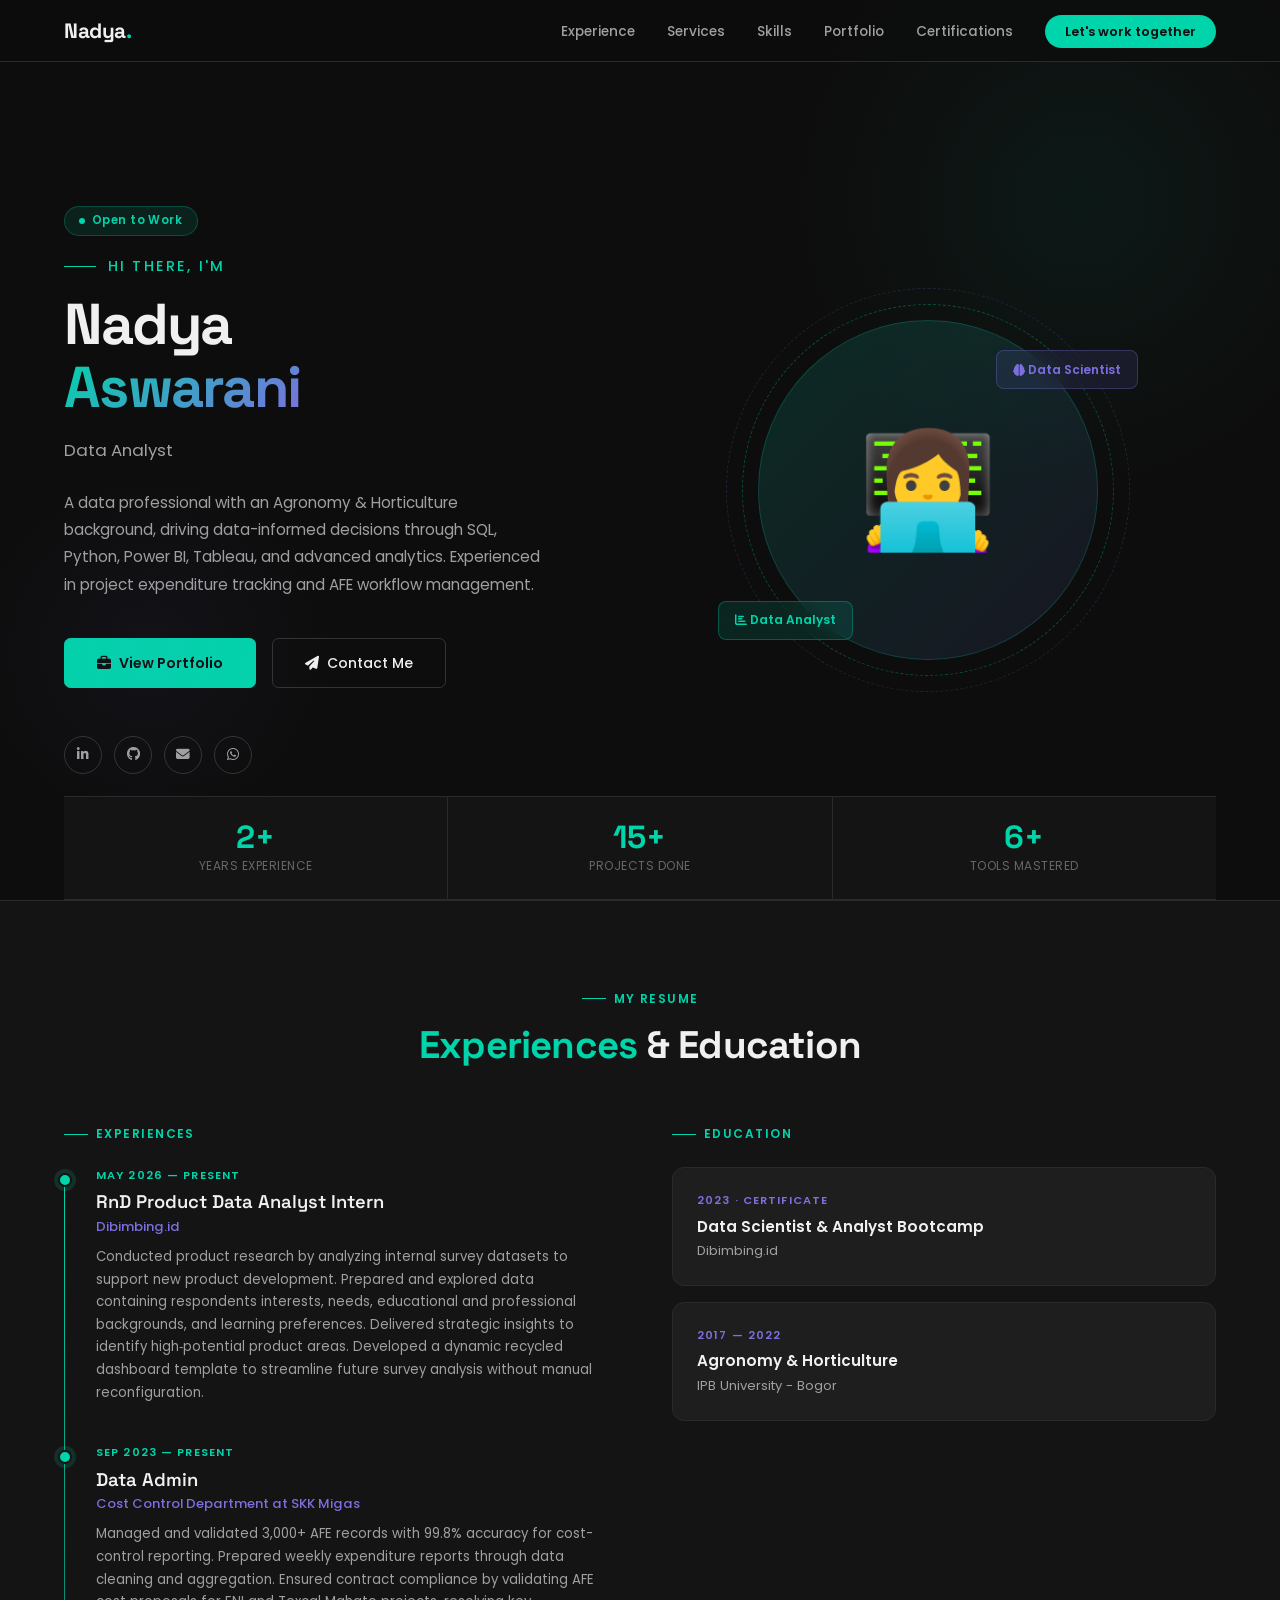
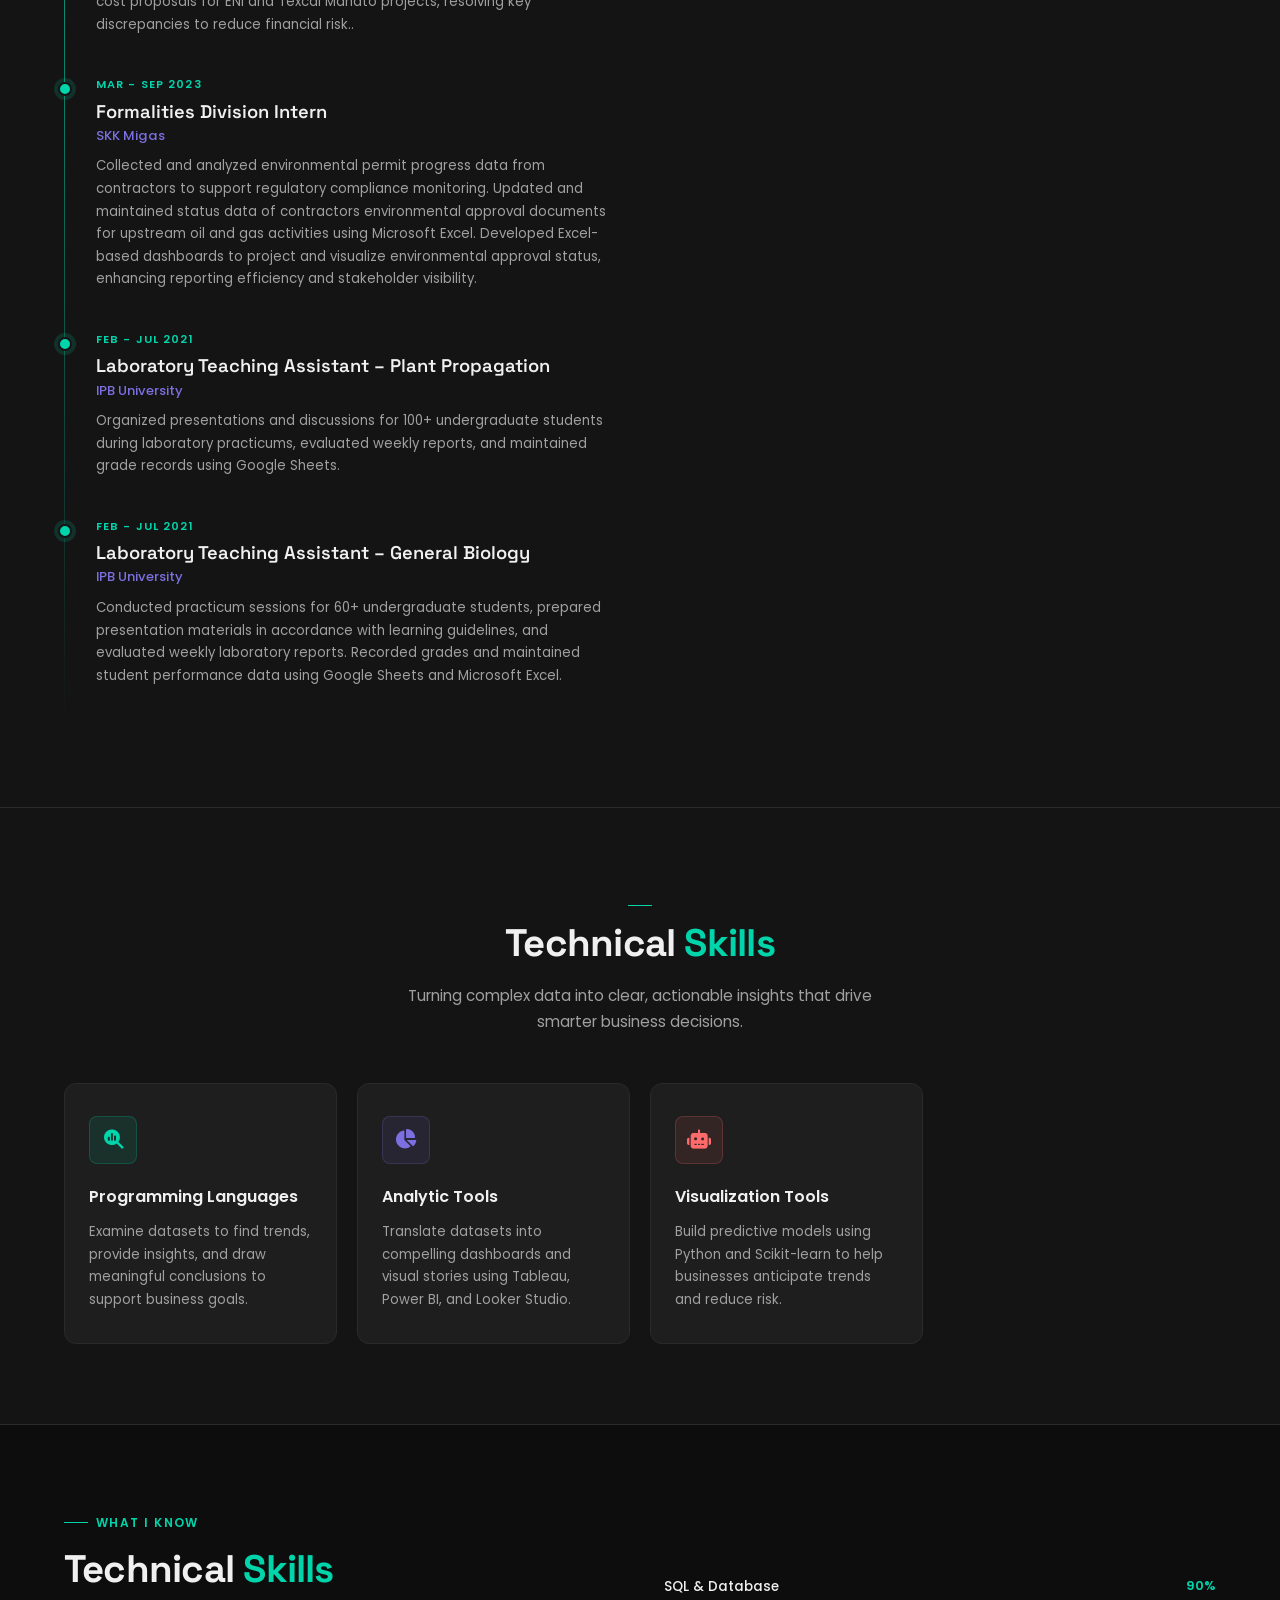
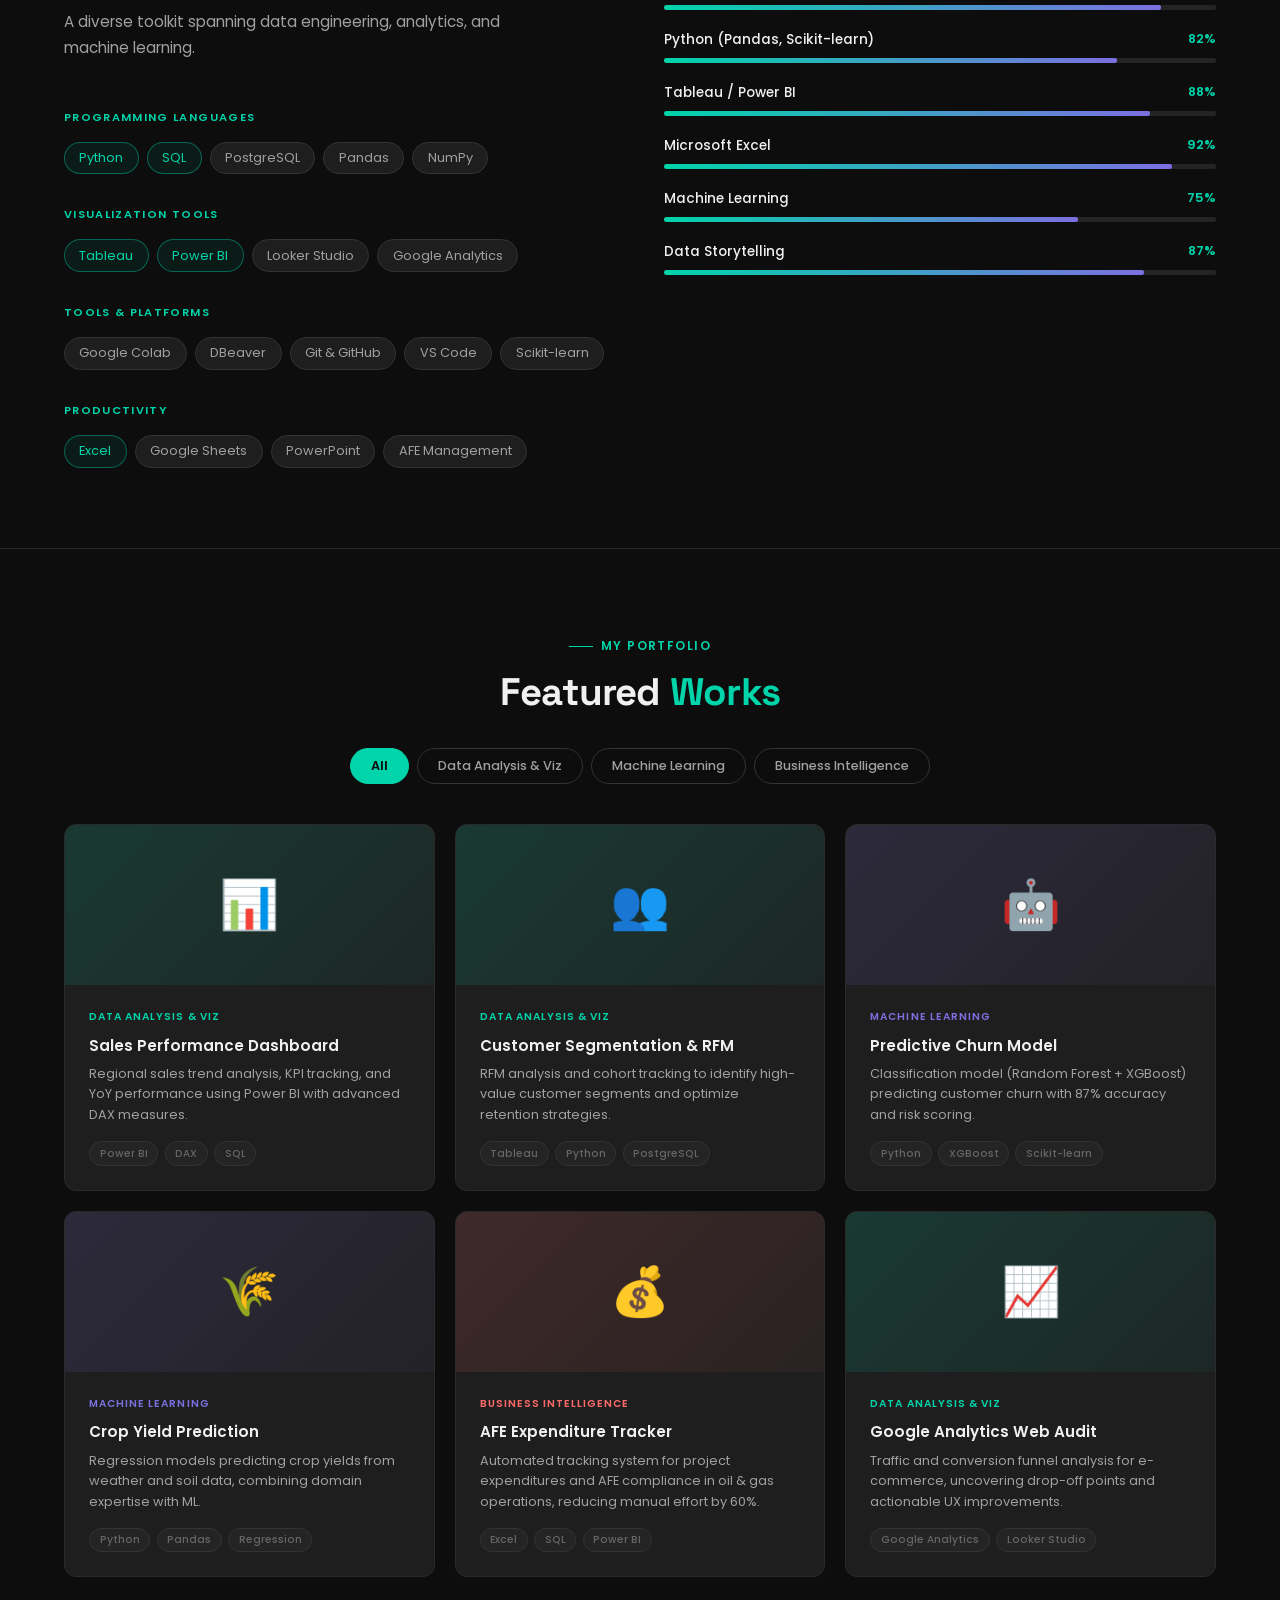
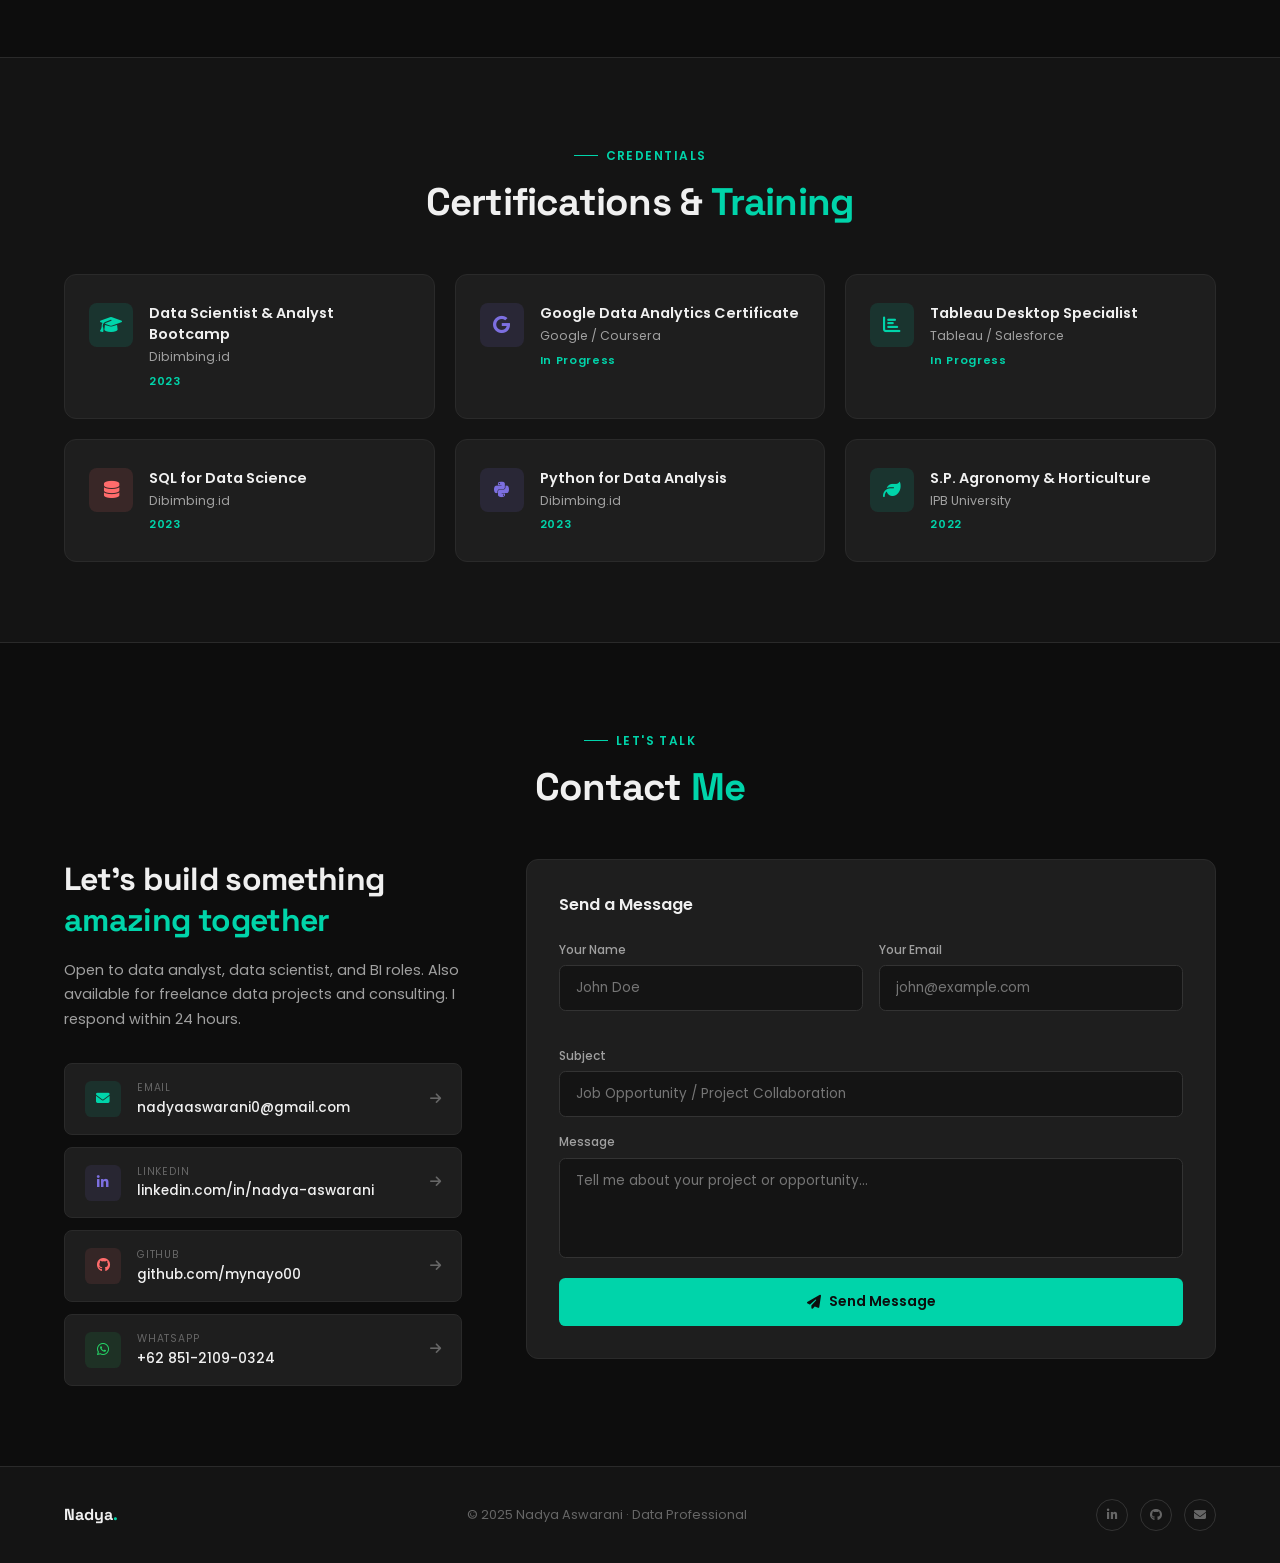
==== commit 16824b3e: "Update index.html" ====
--- a/index.html
+++ b/index.html
@@ -710,34 +710,97 @@
     <div class="hstat"><div class="hstat-num">6+</div><div class="hstat-label">Tools Mastered</div></div>
   </div>
 </section>
+<!-- EXPERIENCES -->
+<section id="experience">
+  <div class="reveal" style="text-align:center;margin-bottom:3rem">
+    <div class="section-tag" style="justify-content:center">My Resume</div>
+    <h2 class="section-title"><span>Experiences</span> & Education</h2>
+  </div>
+  <div class="exp-layout">
+    <div class="reveal">
+      <div class="section-tag" style="margin-bottom:1.5rem">Experiences</div>
+      <div class="timeline">
+        <div class="tl-item">
+          <div class="tl-date"> May 2026 — Present</div>
+          <div class="tl-title">RnD Product Data Analyst Intern</div>
+          <div class="tl-company">Dibimbing.id</div>
+          <div class="tl-desc">Conducted product research by analyzing internal survey datasets to support new product development. 
+            Prepared and explored data containing respondents interests, needs, educational and professional backgrounds, and learning preferences. 
+            Delivered strategic insights to identify high‑potential product areas. 
+            Developed a dynamic recycled dashboard template to streamline future survey analysis without manual reconfiguration.</div>
+        </div>
+        <div class="tl-item">
+          <div class="tl-date">Sep 2023 — Present</div>
+          <div class="tl-title">Data Admin </div>
+          <div class="tl-company">Cost Control Department at SKK Migas</div>
+          <div class="tl-desc">Managed and validated 3,000+ AFE records with 99.8% accuracy for cost-control reporting. 
+            Prepared weekly expenditure reports through data cleaning and aggregation. 
+            Ensured contract compliance by validating AFE cost proposals for ENI and Texcal Mahato projects, resolving key discrepancies to reduce financial risk..</div>
+        </div>
+        <div class="tl-item">
+          <div class="tl-date">Mar -  Sep 2023</div>
+          <div class="tl-title">Formalities Division Intern</div>
+          <div class="tl-company">SKK Migas</div>
+          <div class="tl-desc">Collected and analyzed environmental permit progress data from contractors to support regulatory compliance monitoring.
+            Updated and maintained status data of contractors environmental approval documents for upstream oil and gas activities using Microsoft Excel. 
+            Developed Excel-based dashboards to project and visualize environmental approval status, enhancing reporting efficiency and stakeholder visibility.</div>
+        </div>
+        <div class="tl-item">
+          <div class="tl-date">Feb - Jul 2021</div>
+          <div class="tl-title">Laboratory Teaching Assistant – Plant Propagation</div>
+          <div class="tl-company">IPB University</div>
+          <div class="tl-desc">Organized presentations and discussions for 100+ undergraduate students during laboratory practicums, evaluated weekly reports, and maintained grade records using Google Sheets.</div>
+        </div>
+        <div class="tl-item">
+          <div class="tl-date">Feb - Jul 2021</div>
+          <div class="tl-title">Laboratory Teaching Assistant – General Biology</div>
+          <div class="tl-company">IPB University</div>
+          <div class="tl-desc">Conducted practicum sessions for 60+ undergraduate students, prepared presentation materials in accordance with learning guidelines, and evaluated weekly laboratory reports. 
+            Recorded grades and maintained student performance data using Google Sheets and Microsoft Excel.</div>
+        </div>
+      </div>
+    </div>
+
+    <div class="reveal">
+      <div class="section-tag" style="margin-bottom:1.5rem">Education</div>
+      <div class="edu-cards">
+        <div class="edu-card">
+          <div class="edu-year">2023 · Certificate</div>
+          <div class="edu-deg">Data Scientist & Analyst Bootcamp</div>
+          <div class="edu-school">Dibimbing.id</div>
+        </div>
+        <div class="edu-card">
+          <div class="edu-year">2017 — 2022</div>
+          <div class="edu-deg">Agronomy & Horticulture</div>
+          <div class="edu-school">IPB University - Bogor</div>
+        </div>
+      </div>
+    </div>
+  </div>
+</section>
 
 <!-- SERVICES -->
 <section id="service">
   <div class="reveal" style="text-align:center;margin-bottom:3rem">
-    <div class="section-tag" style="justify-content:center">What I Do</div>
-    <h2 class="section-title" style="justify-content:center">My <span>Services</span></h2>
+    <div class="section-tag" style="justify-content:center"></div>
+    <h2 class="section-title" style="justify-content:center">Technical <span>Skills</span></h2>
     <p class="section-sub" style="margin:0 auto">Turning complex data into clear, actionable insights that drive smarter business decisions.</p>
   </div>
   <div class="services-grid reveal">
     <div class="service-card">
       <div class="service-icon"><i class="fa-solid fa-magnifying-glass-chart"></i></div>
-      <div class="service-title">Data Analysis</div>
+      <div class="service-title">Programming Languages</div>
       <div class="service-desc">Examine datasets to find trends, provide insights, and draw meaningful conclusions to support business goals.</div>
     </div>
     <div class="service-card">
       <div class="service-icon" style="background:rgba(124,111,224,0.1);border-color:rgba(124,111,224,0.2);color:var(--accent2)"><i class="fa-solid fa-chart-pie"></i></div>
-      <div class="service-title">Data Visualization</div>
+      <div class="service-title">Analytic Tools</div>
       <div class="service-desc">Translate datasets into compelling dashboards and visual stories using Tableau, Power BI, and Looker Studio.</div>
     </div>
     <div class="service-card">
       <div class="service-icon" style="background:rgba(255,107,107,0.1);border-color:rgba(255,107,107,0.2);color:var(--accent3)"><i class="fa-solid fa-robot"></i></div>
-      <div class="service-title">Machine Learning</div>
+      <div class="service-title">Visualization Tools</div>
       <div class="service-desc">Build predictive models using Python and Scikit-learn to help businesses anticipate trends and reduce risk.</div>
-    </div>
-    <div class="service-card">
-      <div class="service-icon" style="background:rgba(255,183,77,0.1);border-color:rgba(255,183,77,0.2);color:#ffb74d"><i class="fa-solid fa-file-invoice-dollar"></i></div>
-      <div class="service-title">Cost & Budget Analysis</div>
-      <div class="service-desc">Experienced in AFE workflow management and project expenditure tracking for oil & gas operations.</div>
     </div>
   </div>
 </section>
@@ -822,54 +885,6 @@
   </div>
 </section>
 
-<!-- EXPERIENCE -->
-<section id="experience">
-  <div class="reveal" style="text-align:center;margin-bottom:3rem">
-    <div class="section-tag" style="justify-content:center">My Resume</div>
-    <h2 class="section-title"><span>Experience</span> & Education</h2>
-  </div>
-  <div class="exp-layout">
-    <div class="reveal">
-      <div class="section-tag" style="margin-bottom:1.5rem">Work History</div>
-      <div class="timeline">
-        <div class="tl-item">
-          <div class="tl-date">2023 — Present</div>
-          <div class="tl-title">Project Expenditure Analyst</div>
-          <div class="tl-company">Oil & Gas Industry</div>
-          <div class="tl-desc">Managed project expenditure tracking and AFE (Authorization for Expenditure) workflow, ensuring accuracy, compliance, and cost efficiency across multiple active projects.</div>
-        </div>
-        <div class="tl-item">
-          <div class="tl-date">2023</div>
-          <div class="tl-title">Data Scientist & Analyst Trainee</div>
-          <div class="tl-company">Dibimbing.id Bootcamp</div>
-          <div class="tl-desc">Completed intensive bootcamp covering end-to-end data workflows — EDA, machine learning, dashboards, and storytelling — with real-world portfolio projects.</div>
-        </div>
-        <div class="tl-item">
-          <div class="tl-date">2022</div>
-          <div class="tl-title">Research & Data Intern</div>
-          <div class="tl-company">Agronomy Research Lab, IPB</div>
-          <div class="tl-desc">Applied statistical analysis and data processing to agricultural datasets. Developed early expertise in Excel and research reporting.</div>
-        </div>
-      </div>
-    </div>
-
-    <div class="reveal">
-      <div class="section-tag" style="margin-bottom:1.5rem">Education</div>
-      <div class="edu-cards">
-        <div class="edu-card">
-          <div class="edu-year">2023 · Certificate</div>
-          <div class="edu-deg">Data Scientist & Analyst Bootcamp</div>
-          <div class="edu-school">Dibimbing.id — Jakarta, Indonesia</div>
-        </div>
-        <div class="edu-card">
-          <div class="edu-year">2018 — 2022 · S.P.</div>
-          <div class="edu-deg">Agronomy & Horticulture</div>
-          <div class="edu-school">IPB University — Institut Pertanian Bogor</div>
-        </div>
-      </div>
-    </div>
-  </div>
-</section>
 
 <!-- PORTFOLIO -->
 <section id="portfolio">
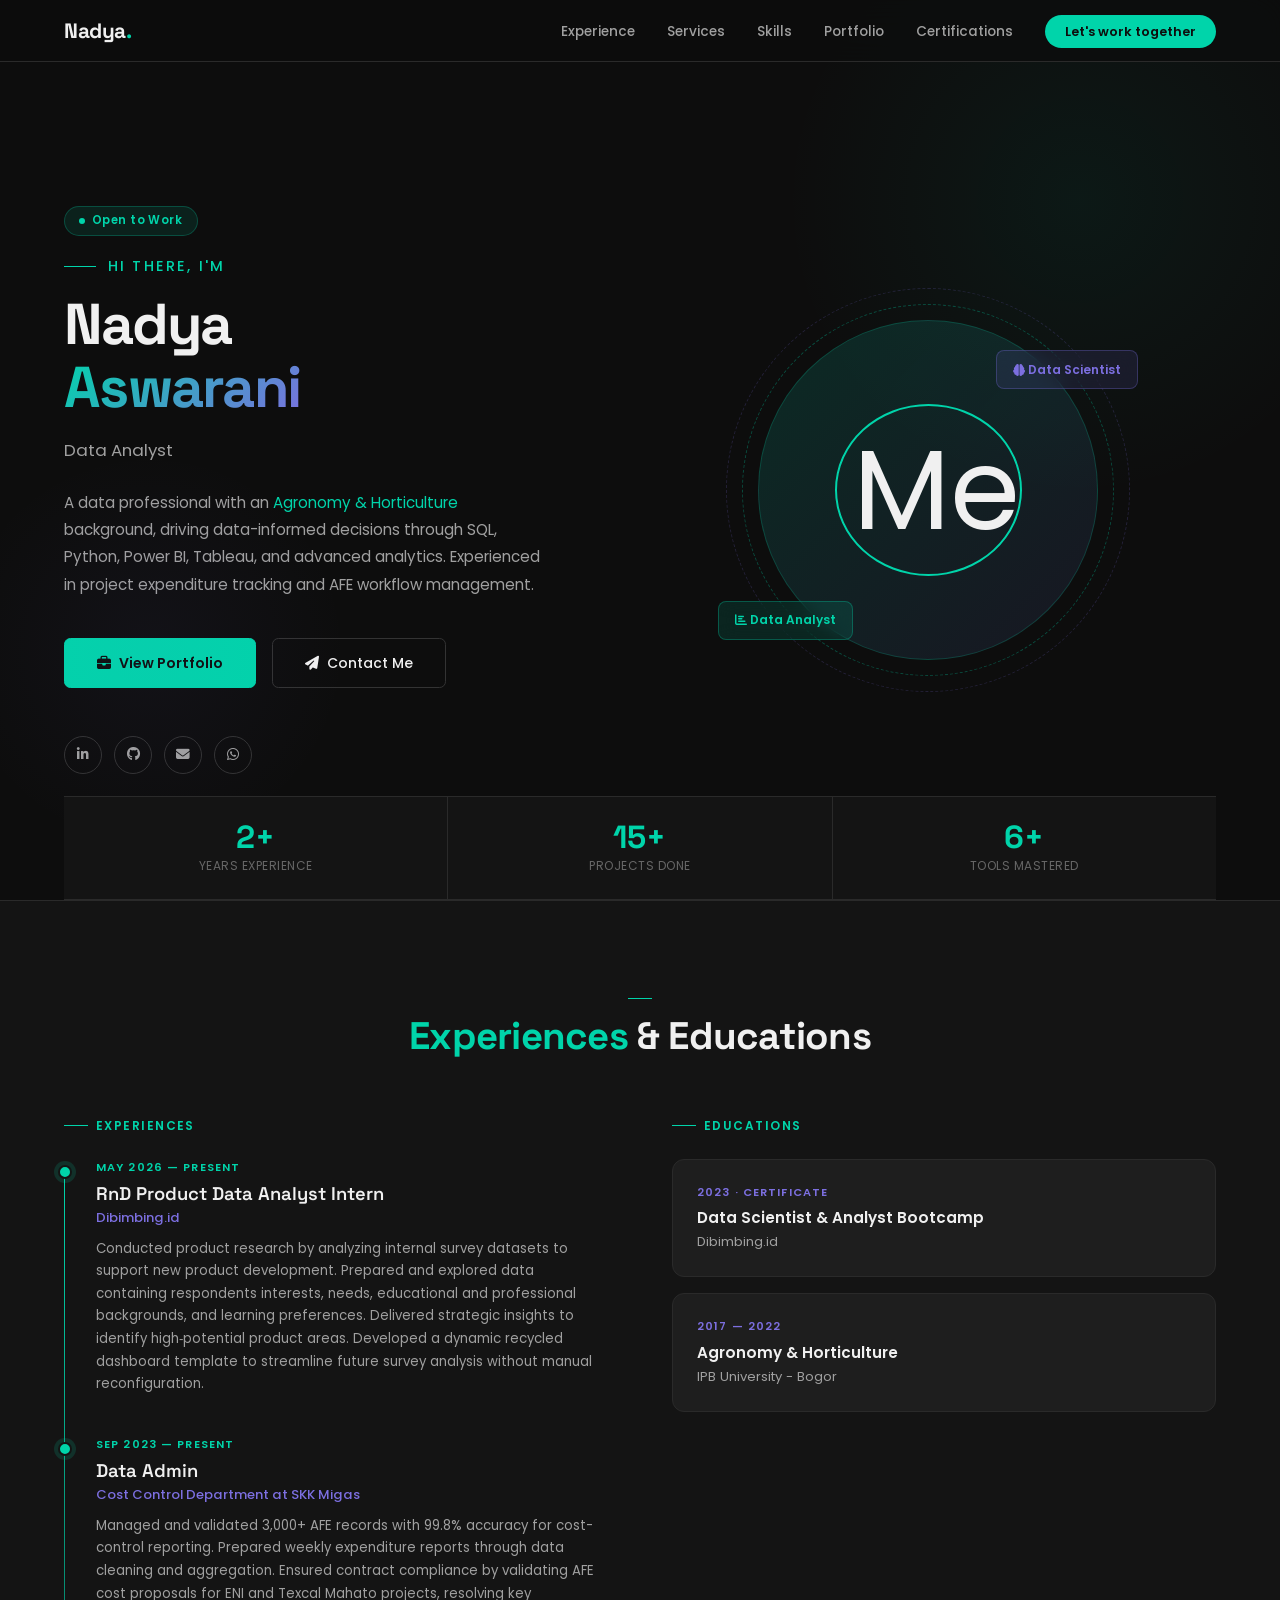
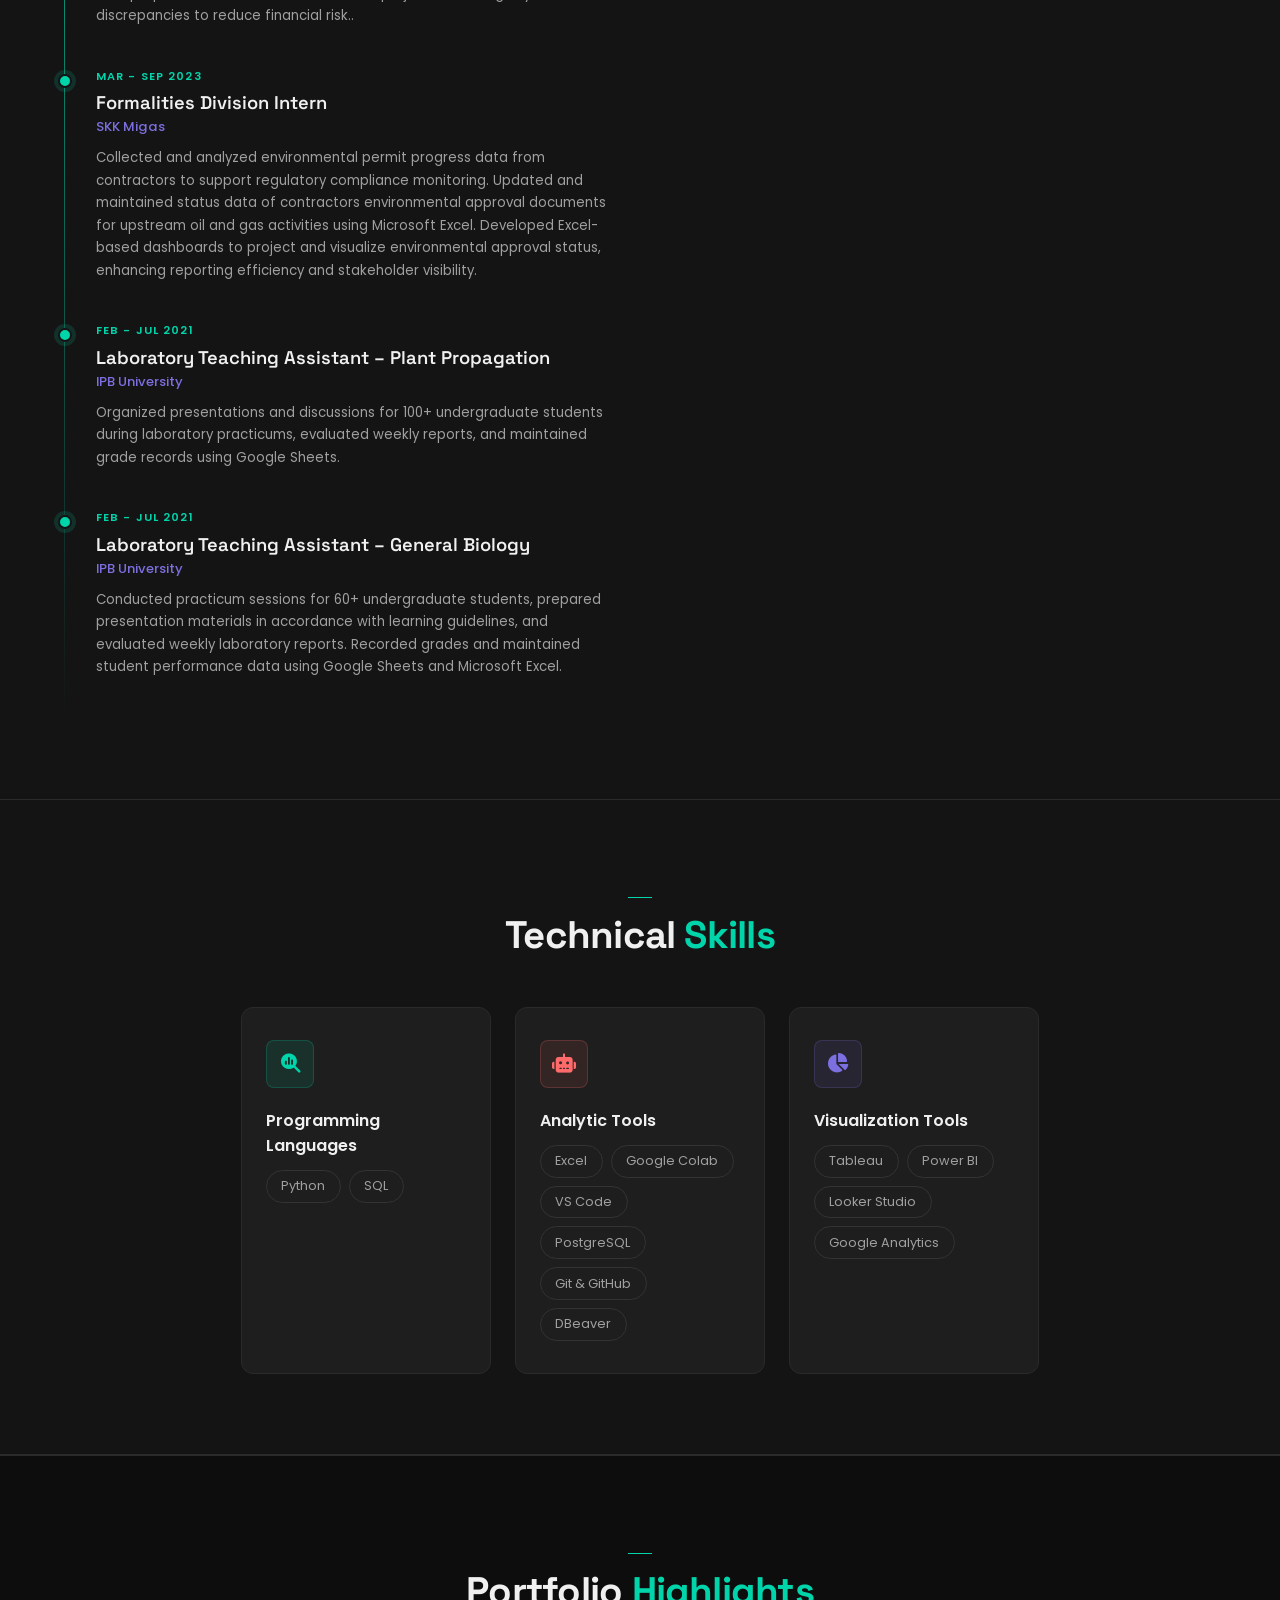
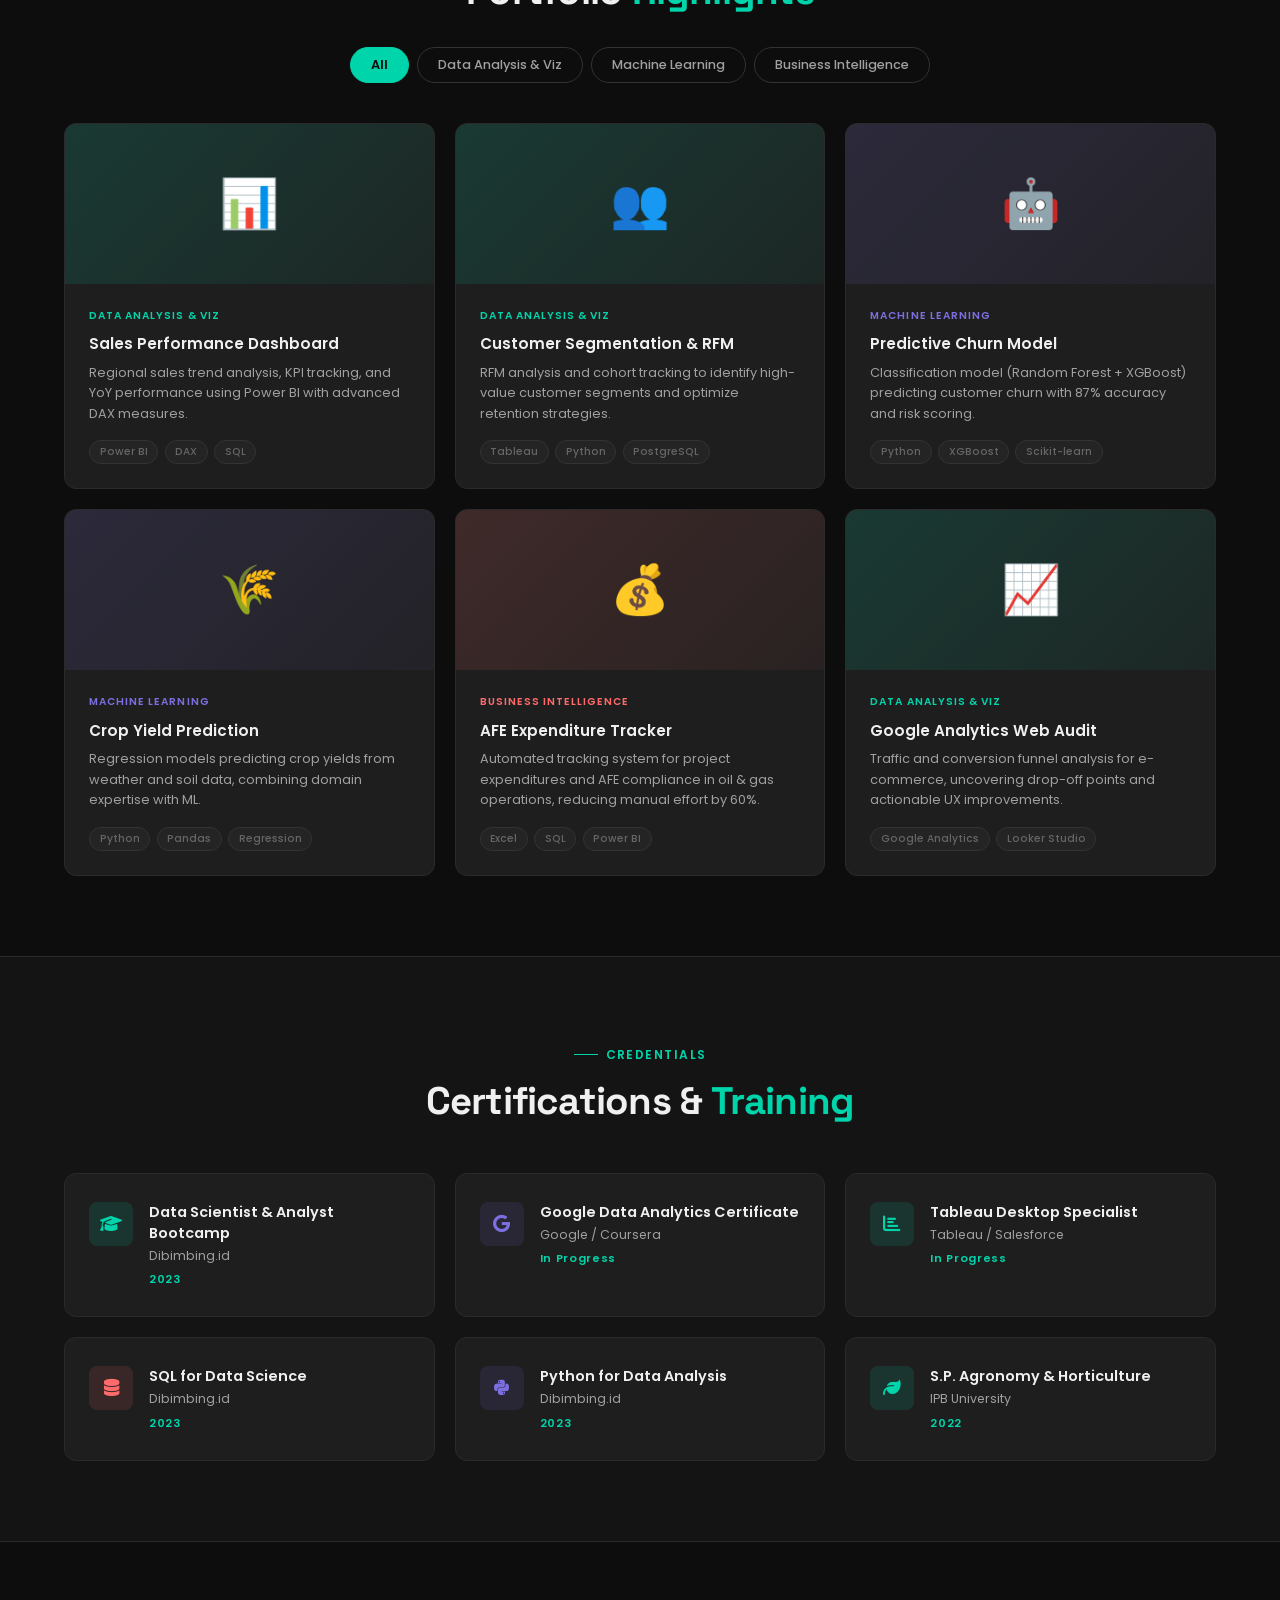
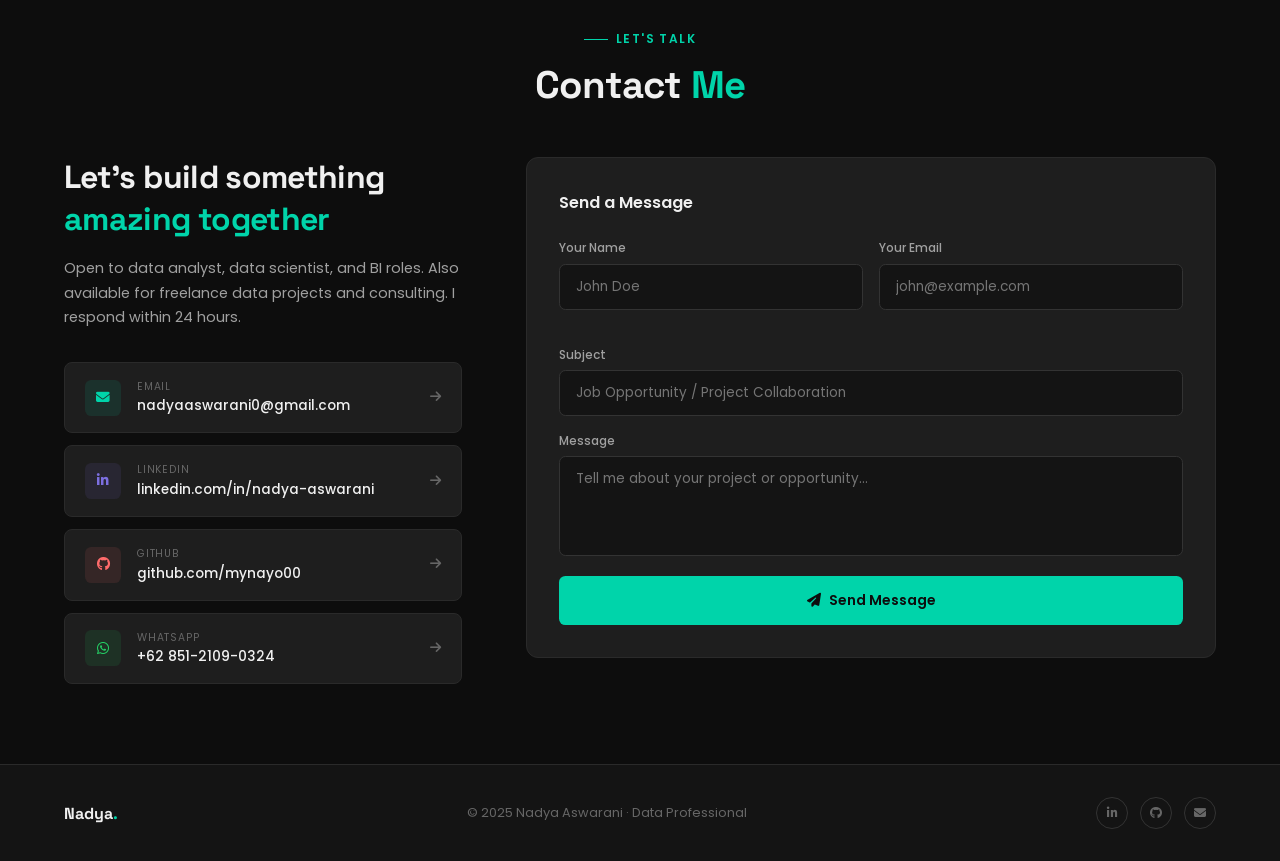
==== commit 34d02333: "Update index.html" ====
--- a/index.html
+++ b/index.html
@@ -6,6 +6,8 @@
 <title>Nadya Aswarani | Data Portfolio</title>
 <link href="https://fonts.googleapis.com/css2?family=Poppins:wght@300;400;500;600;700;800&family=Space+Grotesk:wght@400;500;600;700&display=swap" rel="stylesheet">
 <link rel="stylesheet" href="https://cdnjs.cloudflare.com/ajax/libs/font-awesome/6.5.0/css/all.min.css">
+
+
 <style>
 :root {
   --bg: #0d0d0d;
@@ -81,6 +83,34 @@
 }
 .nav-hire:hover { background: #00b894 !important; color: #0d0d0d !important; }
 .nav-hire::after { display:none !important; }
+.nav-toggle {
+  display: none;
+}
+
+@media (max-width: 960px) {
+  .nav-links {
+    display: none; /* default: sembunyi di layar kecil */
+    flex-direction: column;
+    background: rgba(13,13,13,0.95);
+    position: absolute;
+    top: 100%;
+    left: 0;
+    right: 0;
+    padding: 1rem;
+  }
+
+  nav.active .nav-links {
+    display: flex; /* muncul saat nav.active */
+  }
+
+  .nav-toggle {
+    display: block;
+    font-size: 1.5rem;
+    color: var(--text);
+    cursor: pointer;
+  }
+}
+
 
 /* ── HERO ── */
 #home {
@@ -106,7 +136,10 @@
   bottom: 50px; left: -50px;
   pointer-events: none;
 }
-.hero-left { padding-right: 3rem; }
+.hero-left {
+  padding-right: 3rem;
+  flex: 1 1 400px;
+}
 .hero-greeting {
   font-size: 0.9rem; font-weight: 500;
   color: var(--accent);
@@ -197,6 +230,7 @@
 .hero-right {
   display:flex; justify-content:center; align-items:center;
   position: relative;
+  flex: 1 1 400px;
 }
 .hero-img-wrap {
   position: relative;
@@ -224,7 +258,14 @@
   font-size: 7rem;
   overflow: hidden;
 }
-.hero-avatar-emoji { line-height:1; }
+.hero-avatar-img {
+  max-width: 100%;       
+  height: auto;
+  border-radius: 50%;  
+  object-fit: cover;   
+  border: 2px solid var(--accent); 
+}
+
 .hero-badge {
   position:absolute;
   padding: 0.6rem 1rem;
@@ -292,7 +333,11 @@
 /* ── SERVICES ── */
 #service { background:var(--bg2); border-top:1px solid var(--border); border-bottom:1px solid var(--border); }
 .services-grid {
-  display:grid; grid-template-columns: repeat(4,1fr); gap:1.25rem;
+  display: flex;
+  grid-template-columns: repeat(auto-fit, minmax(500px, 1fr));
+  justify-content: center;
+  gap: 1.5rem;
+  flex-wrap: wrap;          
 }
 .service-card {
   background:var(--card);
@@ -302,6 +347,7 @@
   transition: all 0.3s;
   position:relative;
   overflow:hidden;
+  max-width: 250px;
 }
 .service-card::before {
   content:'';
@@ -335,7 +381,12 @@
   text-transform:uppercase; color:var(--accent);
   margin-bottom:1rem;
 }
-.skill-pills { display:flex; flex-wrap:wrap; gap:0.5rem; }
+.skill-pills { 
+  display:flex; 
+  flex-wrap:wrap; 
+  gap:0.5rem;
+  margin-top: 0.5rem;
+}
 .skill-pill {
   padding:0.4rem 0.9rem;
   background:var(--card);
@@ -645,21 +696,26 @@
   .form-row { grid-template-columns:1fr; }
 }
 </style>
+<script src="script.js"></script>
 </head>
 <body>
 
+<!-- NAV -->
 <!-- NAV -->
 <nav>
   <a href="#home" class="nav-logo">Nadya<span>.</span></a>
+  <div class="nav-toggle"><i class="fa-solid fa-bars"></i></div>
   <ul class="nav-links">
     <li><a href="#experience">Experience</a></li>
     <li><a href="#service">Services</a></li>
     <li><a href="#skills">Skills</a></li>
-        <li><a href="#portfolio">Portfolio</a></li>
+    <li><a href="#portfolio">Portfolio</a></li>
     <li><a href="#certs">Certifications</a></li>
     <li><a href="#contact" class="nav-hire">Let's work together</a></li>
   </ul>
 </nav>
+
+
 
 <!-- HERO -->
 <section id="home">
@@ -678,7 +734,7 @@
       </div>
     </div>
     <p class="hero-desc">
-      A data professional with an Agronomy & Horticulture background, driving data-informed decisions through SQL, Python, Power BI, Tableau, and advanced analytics. Experienced in project expenditure tracking and AFE workflow management.
+      A data professional with an <span style="color:var(--accent)">Agronomy & Horticulture </span>background, driving data-informed decisions through SQL, Python, Power BI, Tableau, and advanced analytics. Experienced in project expenditure tracking and AFE workflow management.
     </p>
     <div class="hero-btns">
       <a href="#portfolio" class="btn-main"><i class="fa-solid fa-briefcase"></i> View Portfolio</a>
@@ -697,7 +753,7 @@
       <div class="hero-img-ring"></div>
       <div class="hero-img-ring2"></div>
       <div class="hero-img-bg">
-        <span class="hero-avatar-emoji">👩‍💻</span>
+        <img src="nadya-photo.jpeg" alt="Me" class="hero-avatar-img">
       </div>
       <div class="hero-badge badge-1"><i class="fa-solid fa-chart-bar"></i> Data Analyst</div>
       <div class="hero-badge badge-2"><i class="fa-solid fa-brain"></i> Data Scientist</div>
@@ -713,8 +769,8 @@
 <!-- EXPERIENCES -->
 <section id="experience">
   <div class="reveal" style="text-align:center;margin-bottom:3rem">
-    <div class="section-tag" style="justify-content:center">My Resume</div>
-    <h2 class="section-title"><span>Experiences</span> & Education</h2>
+    <div class="section-tag" style="justify-content:center"></div>
+    <h2 class="section-title"><span>Experiences</span> & Educations</h2>
   </div>
   <div class="exp-layout">
     <div class="reveal">
@@ -762,7 +818,7 @@
     </div>
 
     <div class="reveal">
-      <div class="section-tag" style="margin-bottom:1.5rem">Education</div>
+      <div class="section-tag" style="margin-bottom:1.5rem">Educations</div>
       <div class="edu-cards">
         <div class="edu-card">
           <div class="edu-year">2023 · Certificate</div>
@@ -784,102 +840,36 @@
   <div class="reveal" style="text-align:center;margin-bottom:3rem">
     <div class="section-tag" style="justify-content:center"></div>
     <h2 class="section-title" style="justify-content:center">Technical <span>Skills</span></h2>
-    <p class="section-sub" style="margin:0 auto">Turning complex data into clear, actionable insights that drive smarter business decisions.</p>
   </div>
   <div class="services-grid reveal">
     <div class="service-card">
       <div class="service-icon"><i class="fa-solid fa-magnifying-glass-chart"></i></div>
       <div class="service-title">Programming Languages</div>
-      <div class="service-desc">Examine datasets to find trends, provide insights, and draw meaningful conclusions to support business goals.</div>
+      <div class="skill-pills">
+        <span class="skill-pill ">Python</span>
+        <span class="skill-pill ">SQL</span>
+      </div>
+    </div>
+    <div class="service-card">
+      <div class="service-icon" style="background:rgba(255,107,107,0.1);border-color:rgba(255,107,107,0.2);color:var(--accent3)"><i class="fa-solid fa-robot"></i></div>
+      <div class="service-title">Analytic Tools</div>
+          <div class="skill-pills">
+            <span class="skill-pill">Excel</span>
+            <span class="skill-pill">Google Colab</span>
+            <span class="skill-pill">VS Code</span>
+            <span class="skill-pill">PostgreSQL</span>
+            <span class="skill-pill">Git & GitHub</span>
+            <span class="skill-pill">DBeaver</span>
+          </div>
     </div>
     <div class="service-card">
       <div class="service-icon" style="background:rgba(124,111,224,0.1);border-color:rgba(124,111,224,0.2);color:var(--accent2)"><i class="fa-solid fa-chart-pie"></i></div>
-      <div class="service-title">Analytic Tools</div>
-      <div class="service-desc">Translate datasets into compelling dashboards and visual stories using Tableau, Power BI, and Looker Studio.</div>
-    </div>
-    <div class="service-card">
-      <div class="service-icon" style="background:rgba(255,107,107,0.1);border-color:rgba(255,107,107,0.2);color:var(--accent3)"><i class="fa-solid fa-robot"></i></div>
       <div class="service-title">Visualization Tools</div>
-      <div class="service-desc">Build predictive models using Python and Scikit-learn to help businesses anticipate trends and reduce risk.</div>
-    </div>
-  </div>
-</section>
-
-<!-- SKILLS -->
-<section id="skills">
-  <div style="display:grid;grid-template-columns:1fr 1fr;gap:3rem;align-items:start">
-    <div class="reveal">
-      <div class="section-tag">What I Know</div>
-      <h2 class="section-title">Technical <span>Skills</span></h2>
-      <p class="section-sub">A diverse toolkit spanning data engineering, analytics, and machine learning.</p>
-      <div class="skills-cats">
-        <div>
-          <div class="skill-cat-title">Programming Languages</div>
-          <div class="skill-pills">
-            <span class="skill-pill hot">Python</span>
-            <span class="skill-pill hot">SQL</span>
-            <span class="skill-pill">PostgreSQL</span>
-            <span class="skill-pill">Pandas</span>
-            <span class="skill-pill">NumPy</span>
-          </div>
-        </div>
-        <div>
-          <div class="skill-cat-title">Visualization Tools</div>
-          <div class="skill-pills">
-            <span class="skill-pill hot">Tableau</span>
-            <span class="skill-pill hot">Power BI</span>
-            <span class="skill-pill">Looker Studio</span>
-            <span class="skill-pill">Google Analytics</span>
-          </div>
-        </div>
-        <div>
-          <div class="skill-cat-title">Tools & Platforms</div>
-          <div class="skill-pills">
-            <span class="skill-pill">Google Colab</span>
-            <span class="skill-pill">DBeaver</span>
-            <span class="skill-pill">Git & GitHub</span>
-            <span class="skill-pill">VS Code</span>
-            <span class="skill-pill">Scikit-learn</span>
-          </div>
-        </div>
-        <div>
-          <div class="skill-cat-title">Productivity</div>
-          <div class="skill-pills">
-            <span class="skill-pill hot">Excel</span>
-            <span class="skill-pill">Google Sheets</span>
-            <span class="skill-pill">PowerPoint</span>
-            <span class="skill-pill">AFE Management</span>
-          </div>
-        </div>
-      </div>
-    </div>
-
-    <div class="reveal" style="margin-top:4.5rem">
-      <div class="skill-bars" id="skill-bars">
-        <div class="skill-bar-item">
-          <div class="skill-bar-top"><span class="skill-bar-name">SQL & Database</span><span class="skill-bar-pct">90%</span></div>
-          <div class="skill-bar-track"><div class="skill-bar-fill" data-w="90"></div></div>
-        </div>
-        <div class="skill-bar-item">
-          <div class="skill-bar-top"><span class="skill-bar-name">Python (Pandas, Scikit-learn)</span><span class="skill-bar-pct">82%</span></div>
-          <div class="skill-bar-track"><div class="skill-bar-fill" data-w="82"></div></div>
-        </div>
-        <div class="skill-bar-item">
-          <div class="skill-bar-top"><span class="skill-bar-name">Tableau / Power BI</span><span class="skill-bar-pct">88%</span></div>
-          <div class="skill-bar-track"><div class="skill-bar-fill" data-w="88"></div></div>
-        </div>
-        <div class="skill-bar-item">
-          <div class="skill-bar-top"><span class="skill-bar-name">Microsoft Excel</span><span class="skill-bar-pct">92%</span></div>
-          <div class="skill-bar-track"><div class="skill-bar-fill" data-w="92"></div></div>
-        </div>
-        <div class="skill-bar-item">
-          <div class="skill-bar-top"><span class="skill-bar-name">Machine Learning</span><span class="skill-bar-pct">75%</span></div>
-          <div class="skill-bar-track"><div class="skill-bar-fill" data-w="75"></div></div>
-        </div>
-        <div class="skill-bar-item">
-          <div class="skill-bar-top"><span class="skill-bar-name">Data Storytelling</span><span class="skill-bar-pct">87%</span></div>
-          <div class="skill-bar-track"><div class="skill-bar-fill" data-w="87"></div></div>
-        </div>
+      <div class="skill-pills">
+        <span class="skill-pill">Tableau</span>
+        <span class="skill-pill ">Power BI</span>
+        <span class="skill-pill">Looker Studio</span>
+        <span class="skill-pill">Google Analytics</span>
       </div>
     </div>
   </div>
@@ -889,8 +879,8 @@
 <!-- PORTFOLIO -->
 <section id="portfolio">
   <div class="reveal" style="text-align:center;margin-bottom:2rem">
-    <div class="section-tag" style="justify-content:center">My Portfolio</div>
-    <h2 class="section-title">Featured <span>Works</span></h2>
+    <div class="section-tag" style="justify-content:center"></div>
+    <h2 class="section-title">Portfolio <span>Highlights</span></h2>
   </div>
   <div class="port-filters reveal" style="justify-content:center">
     <button class="port-filter active" onclick="filterPort('all',this)">All</button>
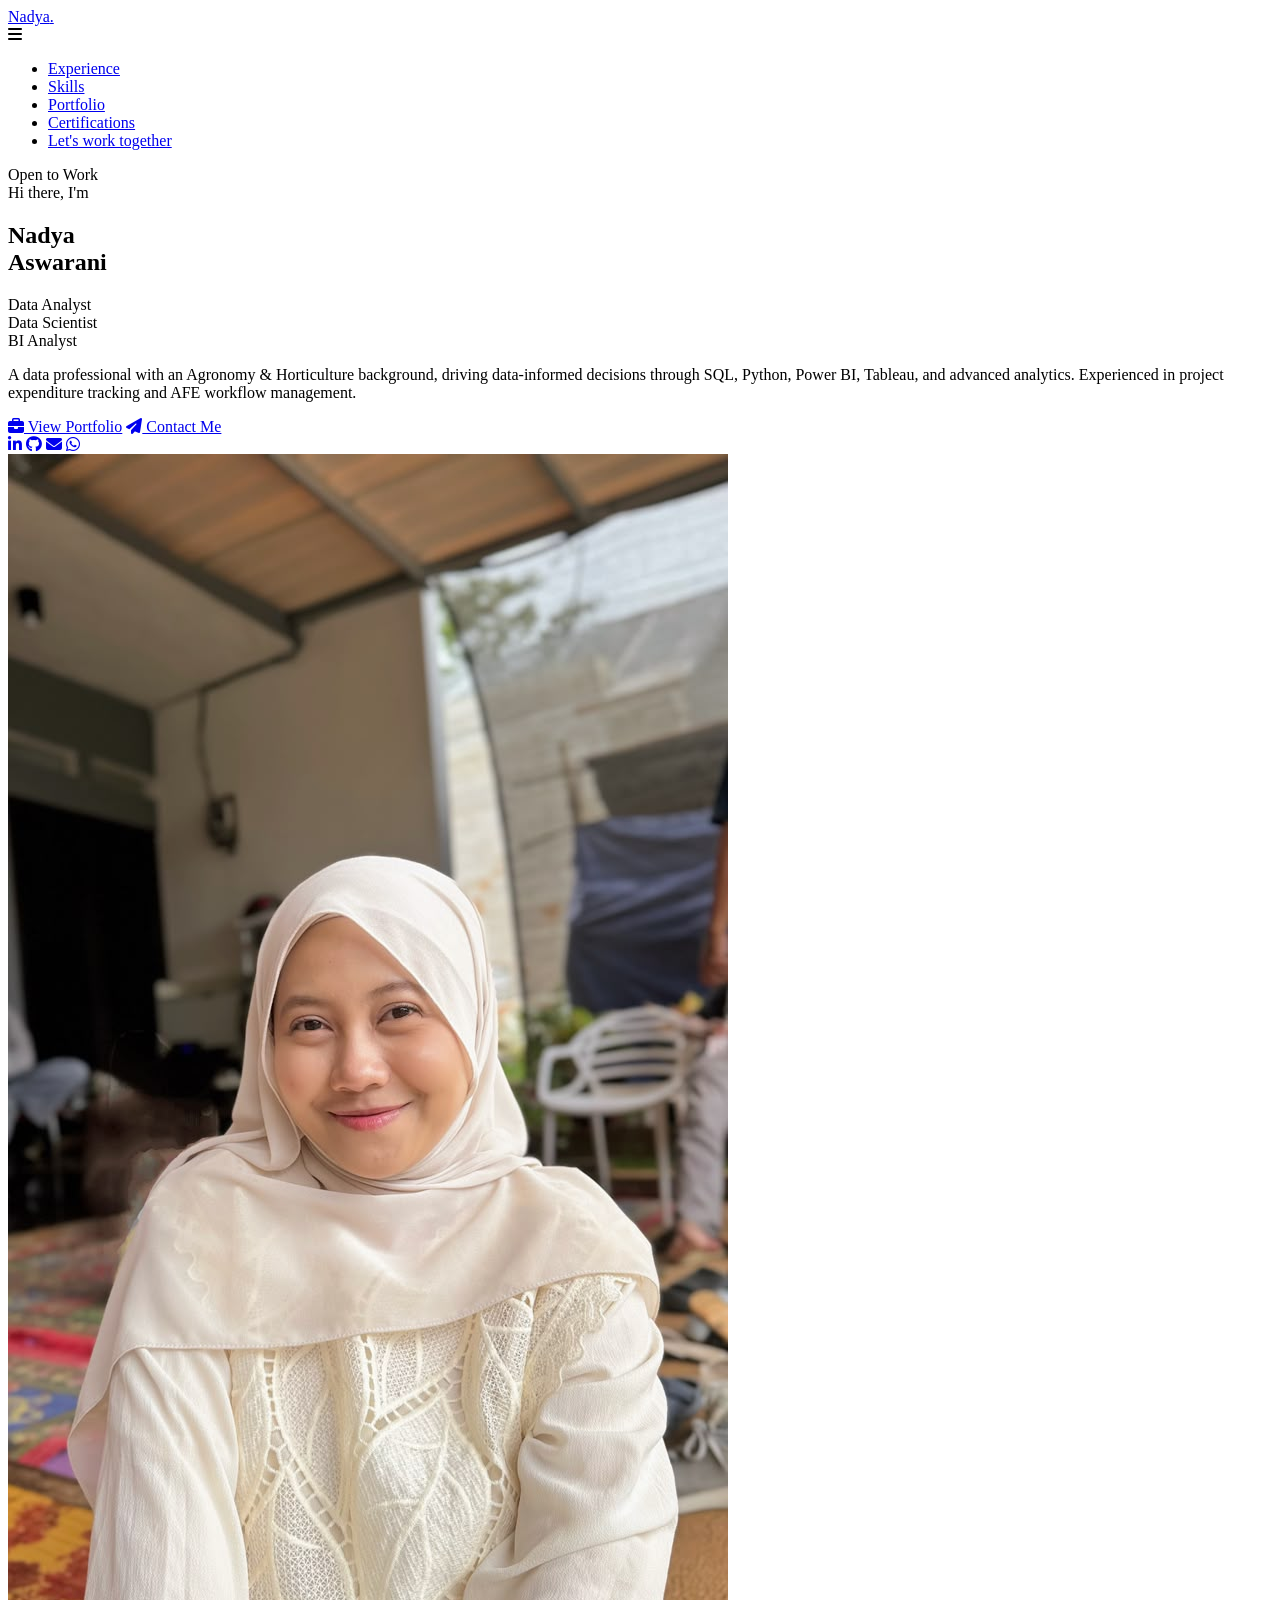
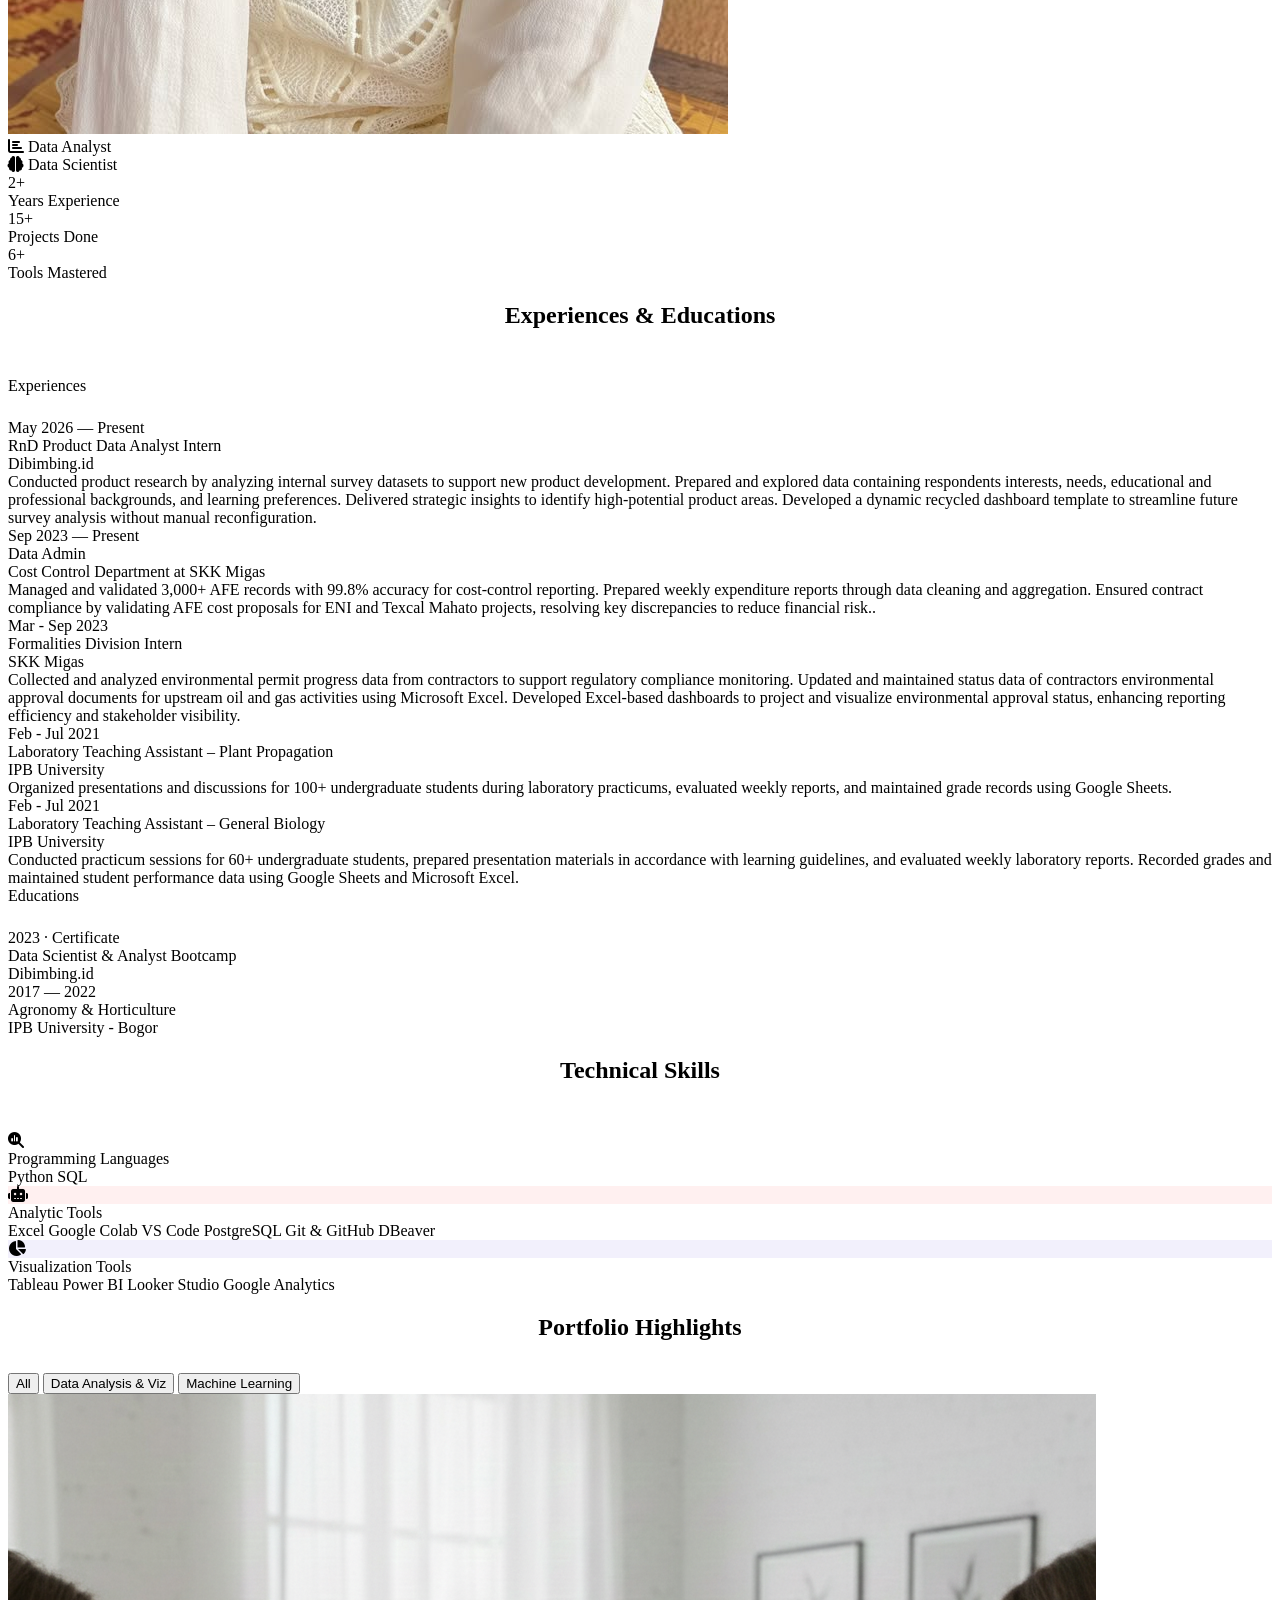
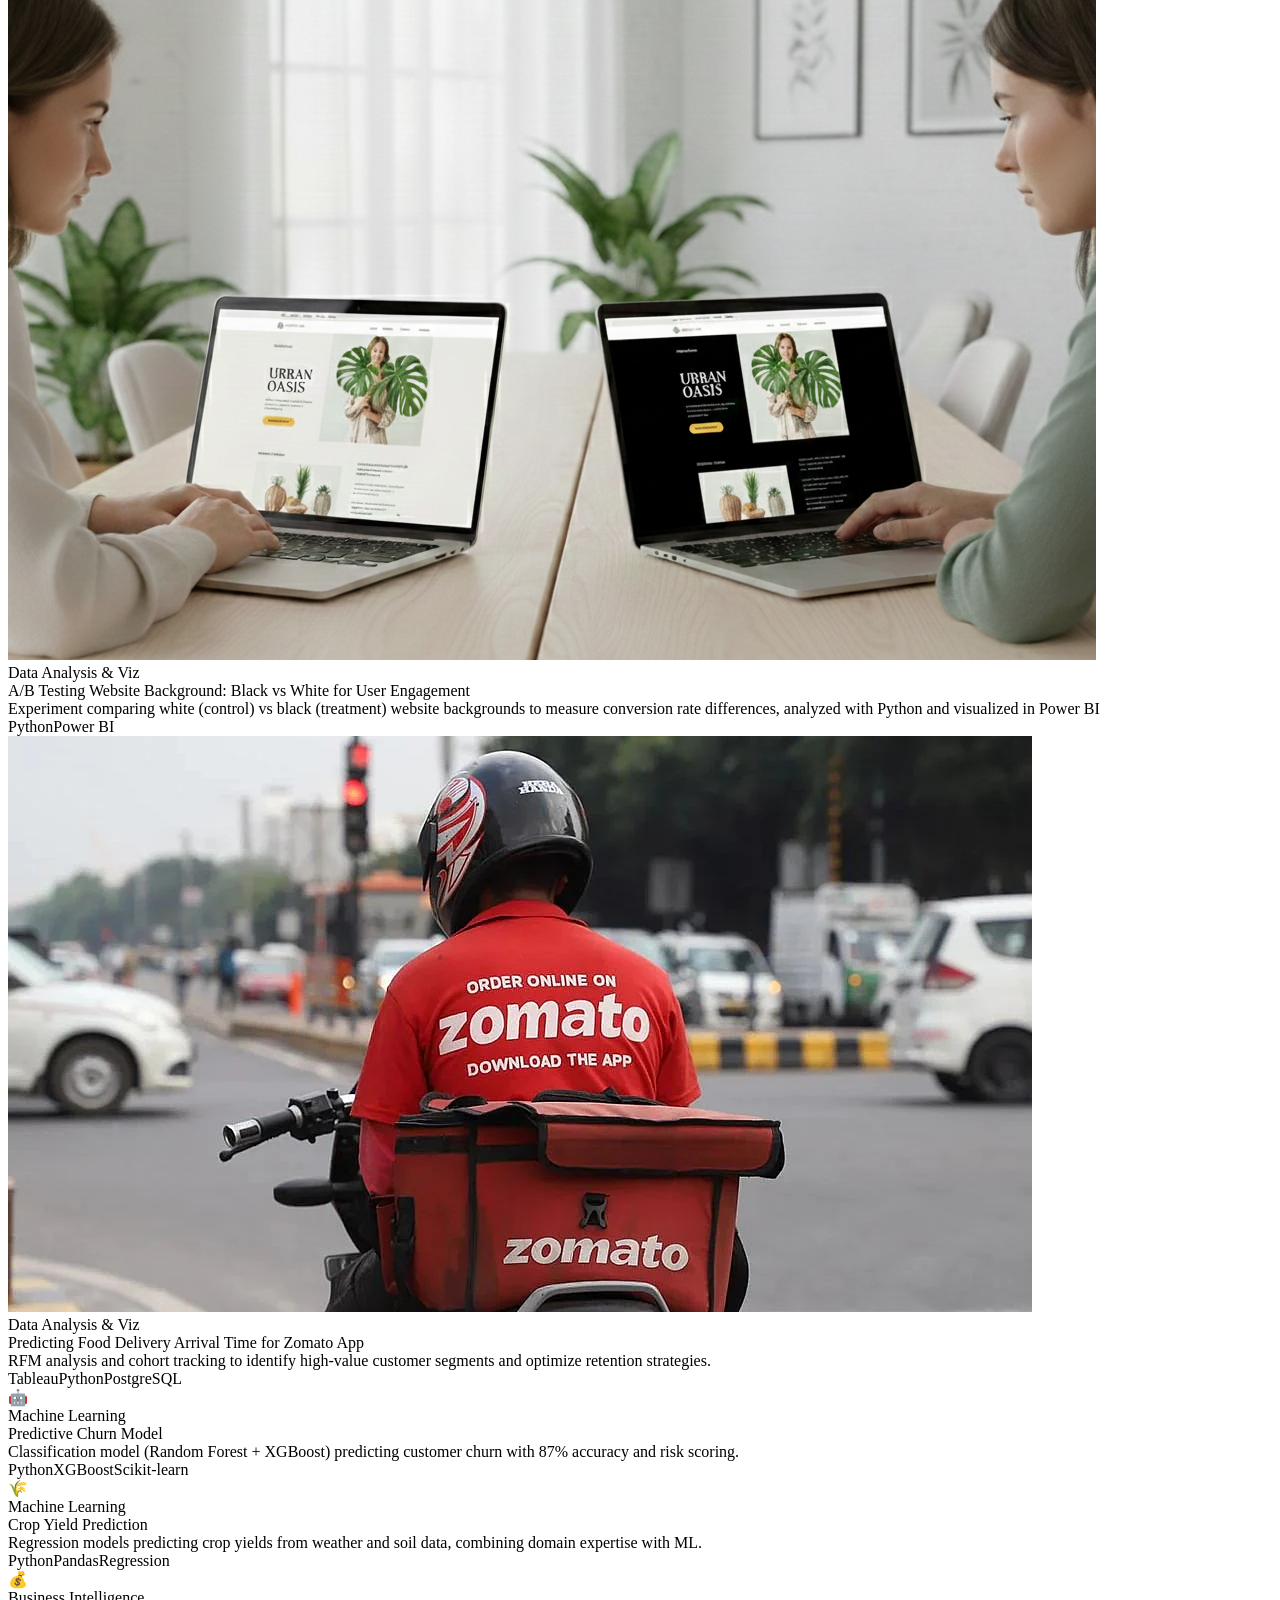
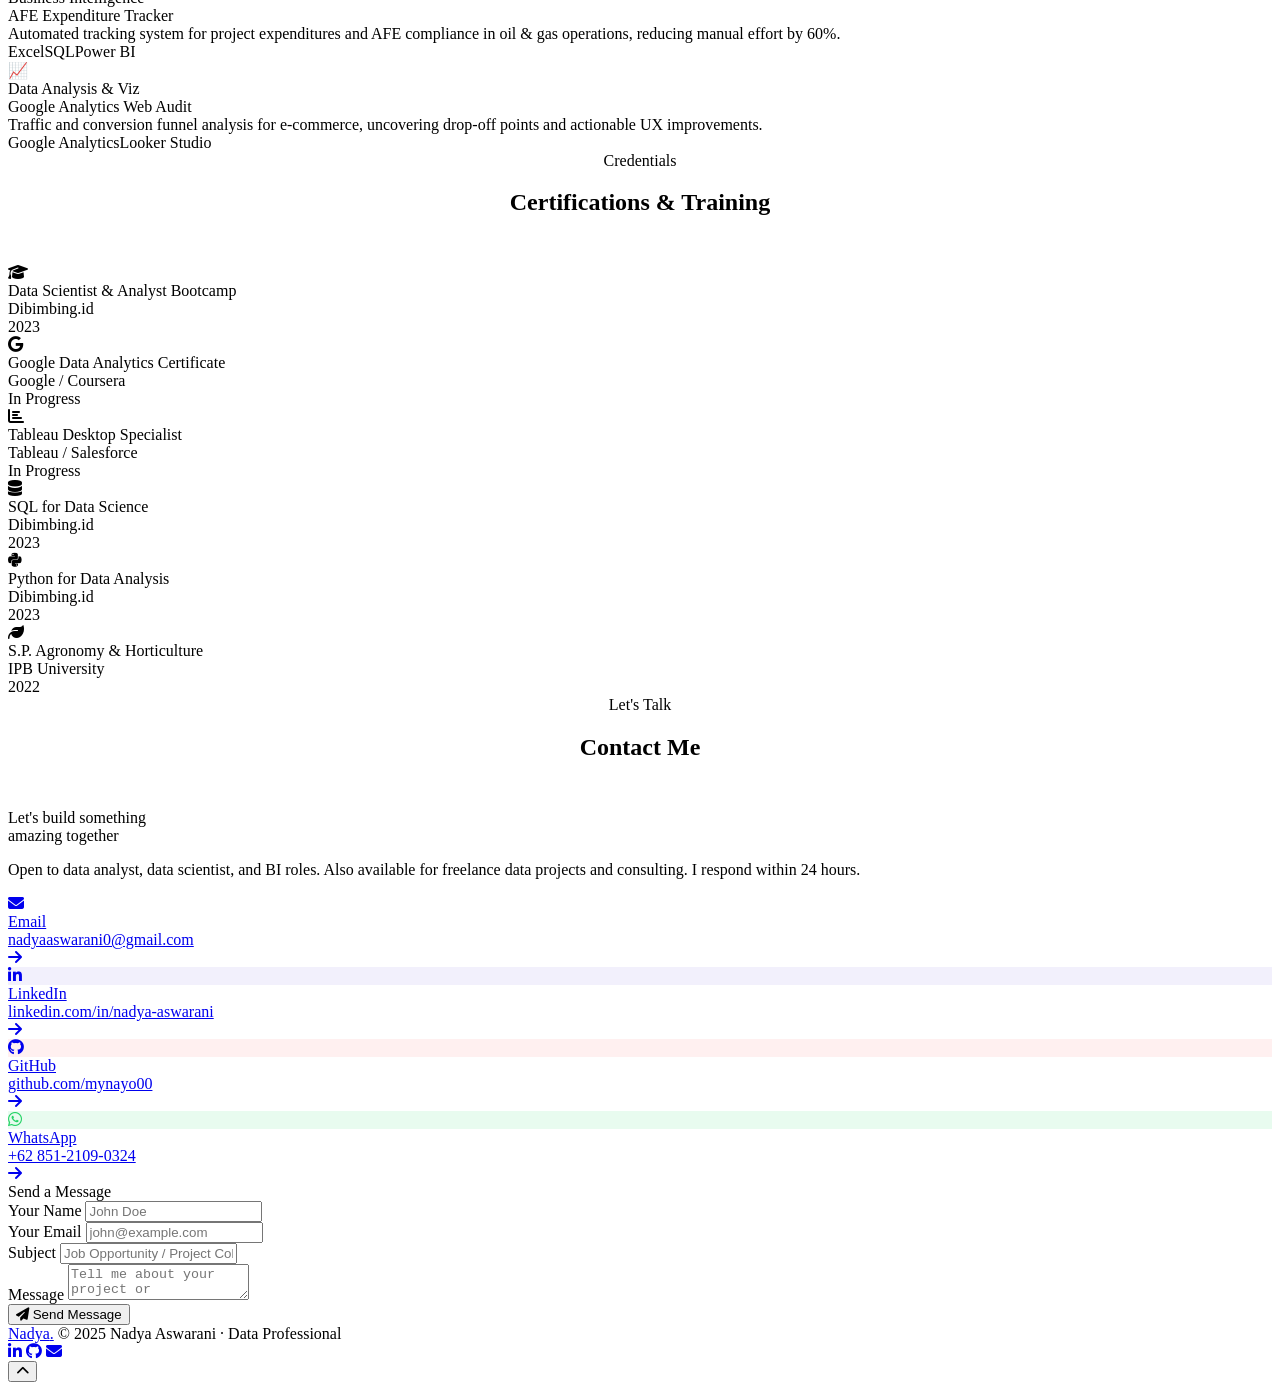
==== commit b5a8afa7: "Update index.html" ====
--- a/index.html
+++ b/index.html
@@ -6,697 +6,7 @@
 <title>Nadya Aswarani | Data Portfolio</title>
 <link href="https://fonts.googleapis.com/css2?family=Poppins:wght@300;400;500;600;700;800&family=Space+Grotesk:wght@400;500;600;700&display=swap" rel="stylesheet">
 <link rel="stylesheet" href="https://cdnjs.cloudflare.com/ajax/libs/font-awesome/6.5.0/css/all.min.css">
-
-
-<style>
-:root {
-  --bg: #0d0d0d;
-  --bg2: #141414;
-  --bg3: #1a1a1a;
-  --card: #1e1e1e;
-  --card2: #242424;
-  --accent: #00d4aa;
-  --accent2: #7c6fe0;
-  --accent3: #ff6b6b;
-  --text: #f0f0f0;
-  --text2: #a0a0a0;
-  --text3: #666;
-  --border: #2a2a2a;
-  --border2: #333;
-}
-
-* { margin:0; padding:0; box-sizing:border-box; }
-html { scroll-behavior: smooth; }
-
-body {
-  background: var(--bg);
-  color: var(--text);
-  font-family: 'Poppins', sans-serif;
-  overflow-x: hidden;
-}
-
-/* SCROLLBAR */
-::-webkit-scrollbar { width: 4px; }
-::-webkit-scrollbar-track { background: var(--bg); }
-::-webkit-scrollbar-thumb { background: var(--accent); border-radius: 2px; }
-
-/* ── NAV ── */
-nav {
-  position: fixed; top:0; left:0; right:0; z-index:999;
-  display:flex; align-items:center; justify-content:space-between;
-  padding: 1.1rem 5%;
-  background: rgba(13,13,13,0.85);
-  backdrop-filter: blur(20px);
-  border-bottom: 1px solid var(--border);
-  transition: all 0.3s;
-}
-.nav-logo {
-  font-family: 'Space Grotesk', sans-serif;
-  font-weight: 700; font-size: 1.3rem;
-  color: var(--text);
-  text-decoration: none;
-  letter-spacing: -0.02em;
-}
-.nav-logo span { color: var(--accent); }
-.nav-links { display:flex; gap:2rem; list-style:none; }
-.nav-links a {
-  font-size: 0.85rem; font-weight:500;
-  color: var(--text2);
-  text-decoration:none;
-  transition: color 0.2s;
-  position: relative;
-}
-.nav-links a::after {
-  content:''; position:absolute; bottom:-4px; left:0; right:0;
-  height:1px; background:var(--accent);
-  transform: scaleX(0); transition: transform 0.2s;
-}
-.nav-links a:hover { color:var(--accent); }
-.nav-links a:hover::after { transform: scaleX(1); }
-.nav-hire {
-  padding: 0.5rem 1.25rem;
-  background: var(--accent);
-  color: #0d0d0d !important;
-  border-radius: 2rem;
-  font-weight: 600 !important;
-  font-size: 0.8rem !important;
-}
-.nav-hire:hover { background: #00b894 !important; color: #0d0d0d !important; }
-.nav-hire::after { display:none !important; }
-.nav-toggle {
-  display: none;
-}
-
-@media (max-width: 960px) {
-  .nav-links {
-    display: none; /* default: sembunyi di layar kecil */
-    flex-direction: column;
-    background: rgba(13,13,13,0.95);
-    position: absolute;
-    top: 100%;
-    left: 0;
-    right: 0;
-    padding: 1rem;
-  }
-
-  nav.active .nav-links {
-    display: flex; /* muncul saat nav.active */
-  }
-
-  .nav-toggle {
-    display: block;
-    font-size: 1.5rem;
-    color: var(--text);
-    cursor: pointer;
-  }
-}
-
-
-/* ── HERO ── */
-#home {
-  min-height: 100vh;
-  display: grid;
-  grid-template-columns: 1fr 1fr;
-  align-items: center;
-  padding: 80px 5% 0;
-  position: relative;
-  overflow: hidden;
-}
-.hero-bg-glow {
-  position: absolute;
-  width: 600px; height: 600px;
-  background: radial-gradient(circle, rgba(0,212,170,0.06) 0%, transparent 70%);
-  top: -100px; right: -100px;
-  pointer-events: none;
-}
-.hero-bg-glow2 {
-  position: absolute;
-  width: 400px; height: 400px;
-  background: radial-gradient(circle, rgba(124,111,224,0.05) 0%, transparent 70%);
-  bottom: 50px; left: -50px;
-  pointer-events: none;
-}
-.hero-left {
-  padding-right: 3rem;
-  flex: 1 1 400px;
-}
-.hero-greeting {
-  font-size: 0.9rem; font-weight: 500;
-  color: var(--accent);
-  letter-spacing: 0.15em;
-  text-transform: uppercase;
-  margin-bottom: 1rem;
-  display:flex; align-items:center; gap:0.75rem;
-}
-.hero-greeting::before {
-  content:'';
-  width:2rem; height:1px;
-  background: var(--accent);
-}
-.hero-name {
-  font-family: 'Space Grotesk', sans-serif;
-  font-size: clamp(2.8rem, 4.5vw, 4.5rem);
-  font-weight: 700;
-  line-height: 1.1;
-  letter-spacing: -0.03em;
-  margin-bottom: 1rem;
-}
-.hero-name .highlight {
-  background: linear-gradient(135deg, var(--accent), var(--accent2));
-  -webkit-background-clip: text;
-  -webkit-text-fill-color: transparent;
-  background-clip: text;
-}
-.hero-roles {
-  font-size: 1.05rem;
-  color: var(--text2);
-  margin-bottom: 1.5rem;
-  height: 1.8rem;
-  overflow: hidden;
-}
-.hero-roles-inner {
-  animation: slideRoles 6s steps(1) infinite;
-}
-@keyframes slideRoles {
-  0%,33%  { transform: translateY(0); }
-  34%,66% { transform: translateY(-1.8rem); }
-  67%,100%{ transform: translateY(-3.6rem); }
-}
-.hero-roles div { height: 1.8rem; line-height: 1.8rem; }
-.hero-desc {
-  font-size: 0.95rem;
-  color: var(--text2);
-  line-height: 1.8;
-  max-width: 480px;
-  margin-bottom: 2.5rem;
-}
-.hero-btns { display:flex; gap:1rem; flex-wrap:wrap; margin-bottom:3rem; }
-.btn-main {
-  display:inline-flex; align-items:center; gap:0.5rem;
-  padding: 0.85rem 2rem;
-  background: var(--accent);
-  color: #0d0d0d;
-  font-weight: 600; font-size:0.875rem;
-  border-radius: 0.4rem;
-  text-decoration:none;
-  transition: all 0.2s;
-  border: 1px solid var(--accent);
-}
-.btn-main:hover { background: transparent; color: var(--accent); }
-.btn-outline {
-  display:inline-flex; align-items:center; gap:0.5rem;
-  padding: 0.85rem 2rem;
-  border: 1px solid var(--border2);
-  color: var(--text);
-  font-weight:500; font-size:0.875rem;
-  border-radius: 0.4rem;
-  text-decoration:none;
-  transition: all 0.2s;
-}
-.btn-outline:hover { border-color: var(--accent); color: var(--accent); }
-.hero-socials { display:flex; gap:0.75rem; }
-.hero-social-link {
-  width:38px; height:38px;
-  border:1px solid var(--border2);
-  border-radius: 50%;
-  display:flex; align-items:center; justify-content:center;
-  color: var(--text2);
-  text-decoration:none;
-  font-size:0.85rem;
-  transition: all 0.2s;
-}
-.hero-social-link:hover { border-color:var(--accent); color:var(--accent); background: rgba(0,212,170,0.08); }
-
-.hero-right {
-  display:flex; justify-content:center; align-items:center;
-  position: relative;
-  flex: 1 1 400px;
-}
-.hero-img-wrap {
-  position: relative;
-  width: 340px; height: 340px;
-}
-.hero-img-ring {
-  position:absolute; inset:-16px;
-  border-radius: 50%;
-  border: 1px dashed rgba(0,212,170,0.3);
-  animation: spin 20s linear infinite;
-}
-.hero-img-ring2 {
-  position:absolute; inset:-32px;
-  border-radius: 50%;
-  border: 1px dashed rgba(124,111,224,0.2);
-  animation: spin 30s linear infinite reverse;
-}
-@keyframes spin { to { transform: rotate(360deg); } }
-.hero-img-bg {
-  width:100%; height:100%;
-  border-radius: 50%;
-  background: linear-gradient(135deg, rgba(0,212,170,0.15), rgba(124,111,224,0.1));
-  border: 1px solid rgba(0,212,170,0.2);
-  display:flex; align-items:center; justify-content:center;
-  font-size: 7rem;
-  overflow: hidden;
-}
-.hero-avatar-img {
-  max-width: 100%;       
-  height: auto;
-  border-radius: 50%;  
-  object-fit: cover;   
-  border: 2px solid var(--accent); 
-}
-
-.hero-badge {
-  position:absolute;
-  padding: 0.6rem 1rem;
-  border-radius: 0.5rem;
-  font-size: 0.75rem; font-weight:600;
-  backdrop-filter: blur(10px);
-  border: 1px solid;
-  white-space: nowrap;
-}
-.badge-1 {
-  bottom: 20px; left: -40px;
-  background: rgba(0,212,170,0.12);
-  border-color: rgba(0,212,170,0.3);
-  color: var(--accent);
-}
-.badge-2 {
-  top: 30px; right: -40px;
-  background: rgba(124,111,224,0.12);
-  border-color: rgba(124,111,224,0.3);
-  color: var(--accent2);
-}
-.hero-stats-row {
-  position:absolute; bottom:0; left:0; right:0;
-  display:grid; grid-template-columns: repeat(3,1fr);
-  gap:1px; background:var(--border);
-  border-top: 1px solid var(--border);
-  border-bottom: 1px solid var(--border);
-  padding: 0;
-}
-.hstat {
-  background:var(--bg2);
-  padding:1.5rem;
-  text-align:center;
-}
-.hstat-num {
-  font-family:'Space Grotesk',sans-serif;
-  font-size:2rem; font-weight:700;
-  color:var(--accent);
-  line-height:1;
-  margin-bottom:0.25rem;
-}
-.hstat-label { font-size:0.75rem; color:var(--text3); letter-spacing:0.04em; text-transform:uppercase; }
-
-/* ── SECTION COMMON ── */
-section { padding: 5rem 5%; }
-.section-tag {
-  display:inline-flex; align-items:center; gap:0.5rem;
-  font-size:0.75rem; font-weight:600;
-  color:var(--accent);
-  letter-spacing:0.12em;
-  text-transform:uppercase;
-  margin-bottom:0.75rem;
-}
-.section-tag::before { content:''; width:1.5rem; height:1px; background:var(--accent); }
-.section-title {
-  font-family:'Space Grotesk',sans-serif;
-  font-size: clamp(1.8rem, 3vw, 2.6rem);
-  font-weight:700;
-  letter-spacing:-0.02em;
-  margin-bottom:1rem;
-}
-.section-title span { color:var(--accent); }
-.section-sub { font-size:0.95rem; color:var(--text2); line-height:1.7; max-width:500px; margin-bottom:3rem; }
-
-/* ── SERVICES ── */
-#service { background:var(--bg2); border-top:1px solid var(--border); border-bottom:1px solid var(--border); }
-.services-grid {
-  display: flex;
-  grid-template-columns: repeat(auto-fit, minmax(500px, 1fr));
-  justify-content: center;
-  gap: 1.5rem;
-  flex-wrap: wrap;          
-}
-.service-card {
-  background:var(--card);
-  border:1px solid var(--border);
-  border-radius:0.75rem;
-  padding:2rem 1.5rem;
-  transition: all 0.3s;
-  position:relative;
-  overflow:hidden;
-  max-width: 250px;
-}
-.service-card::before {
-  content:'';
-  position:absolute; top:0; left:0; right:0;
-  height:2px;
-  background: linear-gradient(90deg, var(--accent), var(--accent2));
-  transform: scaleX(0); transform-origin:left;
-  transition: transform 0.3s;
-}
-.service-card:hover { border-color:var(--border2); background:var(--card2); transform:translateY(-4px); }
-.service-card:hover::before { transform: scaleX(1); }
-.service-icon {
-  width:48px; height:48px;
-  border-radius:0.5rem;
-  background:rgba(0,212,170,0.1);
-  border:1px solid rgba(0,212,170,0.2);
-  display:flex; align-items:center; justify-content:center;
-  font-size:1.2rem;
-  color:var(--accent);
-  margin-bottom:1.25rem;
-}
-.service-title { font-weight:600; font-size:1rem; margin-bottom:0.75rem; }
-.service-desc { font-size:0.83rem; color:var(--text2); line-height:1.7; }
-
-/* ── SKILLS ── */
-#skills { background: var(--bg); }
-.skills-layout { display:grid; grid-template-columns:1fr 1fr; gap:4rem; align-items:start; }
-.skills-cats { display:flex; flex-direction:column; gap:2rem; }
-.skill-cat-title {
-  font-size:0.7rem; font-weight:600; letter-spacing:0.12em;
-  text-transform:uppercase; color:var(--accent);
-  margin-bottom:1rem;
-}
-.skill-pills { 
-  display:flex; 
-  flex-wrap:wrap; 
-  gap:0.5rem;
-  margin-top: 0.5rem;
-}
-.skill-pill {
-  padding:0.4rem 0.9rem;
-  background:var(--card);
-  border:1px solid var(--border2);
-  border-radius:2rem;
-  font-size:0.8rem; color:var(--text2);
-  transition: all 0.2s;
-  cursor:default;
-}
-.skill-pill:hover { border-color:var(--accent); color:var(--accent); background:rgba(0,212,170,0.07); }
-.skill-pill.hot { border-color:rgba(0,212,170,0.4); color:var(--accent); background:rgba(0,212,170,0.08); }
-
-.skill-bars { display:flex; flex-direction:column; gap:1.25rem; }
-.skill-bar-item {}
-.skill-bar-top { display:flex; justify-content:space-between; margin-bottom:0.5rem; font-size:0.85rem; }
-.skill-bar-name { font-weight:500; }
-.skill-bar-pct { color:var(--accent); font-weight:600; font-size:0.8rem; }
-.skill-bar-track {
-  height:5px; background:var(--card2);
-  border-radius:2px; overflow:hidden;
-}
-.skill-bar-fill {
-  height:100%;
-  background: linear-gradient(90deg, var(--accent), var(--accent2));
-  border-radius:2px;
-  width:0; transition: width 1s ease 0.3s;
-}
-
-/* ── EXPERIENCE ── */
-#experience { background:var(--bg2); border-top:1px solid var(--border); }
-.exp-layout { display:grid; grid-template-columns:1fr 1fr; gap:4rem; }
-.timeline { position:relative; padding-left:2rem; }
-.timeline::before {
-  content:''; position:absolute; left:0; top:8px; bottom:0;
-  width:1px; background: linear-gradient(to bottom, var(--accent), transparent);
-}
-.tl-item { position:relative; padding-bottom:2.5rem; }
-.tl-item::before {
-  content:''; position:absolute; left:-2.375rem; top:6px;
-  width:10px; height:10px; border-radius:50%;
-  background:var(--accent); border:2px solid var(--bg2);
-  box-shadow: 0 0 0 4px rgba(0,212,170,0.15);
-}
-.tl-date {
-  font-size:0.7rem; font-weight:600; letter-spacing:0.1em;
-  text-transform:uppercase; color:var(--accent);
-  margin-bottom:0.4rem;
-}
-.tl-title { font-family:'Space Grotesk',sans-serif; font-size:1.15rem; font-weight:600; margin-bottom:0.2rem; }
-.tl-company { font-size:0.82rem; color:var(--accent2); font-weight:500; margin-bottom:0.6rem; }
-.tl-desc { font-size:0.83rem; color:var(--text2); line-height:1.7; }
-
-.edu-cards { display:flex; flex-direction:column; gap:1rem; }
-.edu-card {
-  background:var(--card);
-  border:1px solid var(--border);
-  border-radius:0.75rem;
-  padding:1.5rem;
-  transition: border-color 0.2s;
-}
-.edu-card:hover { border-color:var(--accent2); }
-.edu-year { font-size:0.7rem; font-weight:600; letter-spacing:0.1em; text-transform:uppercase; color:var(--accent2); margin-bottom:0.35rem; }
-.edu-deg { font-weight:600; font-size:0.95rem; margin-bottom:0.2rem; }
-.edu-school { font-size:0.82rem; color:var(--text2); }
-
-/* ── PORTFOLIO ── */
-#portfolio { background:var(--bg); border-top:1px solid var(--border); }
-.port-filters {
-  display:flex; gap:0.5rem; flex-wrap:wrap;
-  margin-bottom:2.5rem;
-}
-.port-filter {
-  padding:0.5rem 1.25rem;
-  border-radius:2rem;
-  font-size:0.8rem; font-weight:500;
-  border:1px solid var(--border2);
-  background:transparent;
-  color:var(--text2);
-  cursor:pointer;
-  transition:all 0.2s;
-  font-family:'Poppins',sans-serif;
-}
-.port-filter:hover, .port-filter.active {
-  background:var(--accent); color:#0d0d0d;
-  border-color:var(--accent); font-weight:600;
-}
-.port-grid {
-  display:grid; grid-template-columns:repeat(3,1fr); gap:1.25rem;
-}
-.port-card {
-  background:var(--card);
-  border:1px solid var(--border);
-  border-radius:0.75rem;
-  overflow:hidden;
-  transition: all 0.3s;
-}
-.port-card:hover { border-color:var(--border2); transform:translateY(-4px); }
-.port-card.hidden { display:none; }
-.port-thumb {
-  height:160px;
-  display:flex; align-items:center; justify-content:center;
-  font-size:3rem;
-  position:relative; overflow:hidden;
-}
-.port-thumb-da { background: linear-gradient(135deg, rgba(0,212,170,0.15), rgba(0,212,170,0.05)); }
-.port-thumb-ds { background: linear-gradient(135deg, rgba(124,111,224,0.15), rgba(124,111,224,0.05)); }
-.port-thumb-bi { background: linear-gradient(135deg, rgba(255,107,107,0.15), rgba(255,107,107,0.05)); }
-.port-body { padding:1.5rem; }
-.port-tag {
-  font-size:0.65rem; font-weight:600; letter-spacing:0.1em;
-  text-transform:uppercase; margin-bottom:0.6rem;
-}
-.port-tag-da { color:var(--accent); }
-.port-tag-ds { color:var(--accent2); }
-.port-tag-bi { color:var(--accent3); }
-.port-title { font-weight:600; font-size:0.95rem; margin-bottom:0.5rem; line-height:1.4; }
-.port-desc { font-size:0.8rem; color:var(--text2); line-height:1.6; margin-bottom:1rem; }
-.port-pills { display:flex; gap:0.4rem; flex-wrap:wrap; }
-.port-pill {
-  font-size:0.65rem; font-weight:500;
-  padding:0.2rem 0.6rem;
-  background:var(--card2);
-  border:1px solid var(--border2);
-  border-radius:2rem;
-  color:var(--text3);
-}
-
-/* ── CERTIFICATIONS ── */
-#certs { background:var(--bg2); border-top:1px solid var(--border); }
-.certs-grid { display:grid; grid-template-columns:repeat(3,1fr); gap:1.25rem; }
-.cert-card {
-  background:var(--card);
-  border:1px solid var(--border);
-  border-radius:0.75rem;
-  padding:1.75rem 1.5rem;
-  display:flex; gap:1rem; align-items:flex-start;
-  transition: all 0.2s;
-}
-.cert-card:hover { border-color:var(--accent); }
-.cert-icon {
-  width:44px; height:44px; flex-shrink:0;
-  border-radius:0.5rem;
-  display:flex; align-items:center; justify-content:center;
-  font-size:1.1rem;
-}
-.cert-icon-teal { background:rgba(0,212,170,0.12); color:var(--accent); }
-.cert-icon-purple { background:rgba(124,111,224,0.12); color:var(--accent2); }
-.cert-icon-red { background:rgba(255,107,107,0.12); color:var(--accent3); }
-.cert-name { font-weight:600; font-size:0.9rem; margin-bottom:0.2rem; }
-.cert-issuer { font-size:0.78rem; color:var(--text2); margin-bottom:0.4rem; }
-.cert-year { font-size:0.7rem; color:var(--accent); font-weight:600; letter-spacing:0.06em; }
-
-/* ── CONTACT ── */
-#contact { background:var(--bg); border-top:1px solid var(--border); }
-.contact-grid { display:grid; grid-template-columns:1fr 1fr; gap:4rem; }
-.contact-headline {
-  font-family:'Space Grotesk',sans-serif;
-  font-size:2rem; font-weight:700;
-  letter-spacing:-0.02em;
-  line-height:1.3;
-  margin-bottom:1rem;
-}
-.contact-headline span { color:var(--accent); }
-.contact-body { font-size:0.9rem; color:var(--text2); line-height:1.7; margin-bottom:2rem; }
-.contact-links { display:flex; flex-direction:column; gap:0.75rem; }
-.contact-item {
-  display:flex; align-items:center; gap:1rem;
-  padding:1rem 1.25rem;
-  background:var(--card);
-  border:1px solid var(--border);
-  border-radius:0.5rem;
-  text-decoration:none;
-  color:var(--text);
-  transition: all 0.2s;
-}
-.contact-item:hover { border-color:var(--accent); background:rgba(0,212,170,0.05); }
-.contact-item-icon {
-  width:36px; height:36px;
-  border-radius:0.4rem;
-  background:rgba(0,212,170,0.1);
-  display:flex; align-items:center; justify-content:center;
-  color:var(--accent); font-size:0.85rem; flex-shrink:0;
-}
-.contact-item-info {}
-.contact-item-lbl { font-size:0.65rem; color:var(--text3); letter-spacing:0.08em; text-transform:uppercase; margin-bottom:0.1rem; }
-.contact-item-val { font-size:0.85rem; font-weight:500; }
-.contact-item-arr { margin-left:auto; color:var(--text3); font-size:0.8rem; transition:color 0.2s; }
-.contact-item:hover .contact-item-arr { color:var(--accent); }
-
-.contact-form-wrap {
-  background:var(--card);
-  border:1px solid var(--border);
-  border-radius:0.75rem;
-  padding:2rem;
-}
-.form-title { font-weight:600; font-size:1rem; margin-bottom:1.5rem; }
-.form-row { display:grid; grid-template-columns:1fr 1fr; gap:1rem; margin-bottom:1rem; }
-.form-group { display:flex; flex-direction:column; gap:0.4rem; margin-bottom:1rem; }
-.form-group:last-of-type { margin-bottom:1.25rem; }
-.form-label { font-size:0.75rem; font-weight:500; color:var(--text2); }
-.form-input, .form-textarea {
-  background:var(--bg2);
-  border:1px solid var(--border2);
-  border-radius:0.4rem;
-  padding:0.75rem 1rem;
-  font-family:'Poppins',sans-serif;
-  font-size:0.85rem;
-  color:var(--text);
-  transition: border-color 0.2s;
-  outline:none;
-  resize:none;
-}
-.form-input:focus, .form-textarea:focus { border-color:var(--accent); }
-.form-textarea { height:100px; }
-.btn-send {
-  width:100%;
-  padding:0.85rem;
-  background:var(--accent);
-  color:#0d0d0d;
-  font-family:'Poppins',sans-serif;
-  font-weight:600; font-size:0.875rem;
-  border:none; border-radius:0.4rem;
-  cursor:pointer;
-  transition: all 0.2s;
-  display:flex; align-items:center; justify-content:center; gap:0.5rem;
-}
-.btn-send:hover { background:#00b894; }
-
-/* ── FOOTER ── */
-footer {
-  background:var(--bg2);
-  border-top:1px solid var(--border);
-  padding:2rem 5%;
-  display:flex; align-items:center; justify-content:space-between;
-  font-size:0.8rem; color:var(--text3);
-}
-.footer-logo {
-  font-family:'Space Grotesk',sans-serif;
-  font-weight:700; font-size:1rem; color:var(--text);
-  text-decoration:none;
-}
-.footer-logo span { color:var(--accent); }
-.footer-socials { display:flex; gap:0.75rem; }
-.footer-soc {
-  width:32px; height:32px;
-  border:1px solid var(--border2); border-radius:50%;
-  display:flex; align-items:center; justify-content:center;
-  color:var(--text3); font-size:0.75rem; text-decoration:none;
-  transition:all 0.2s;
-}
-.footer-soc:hover { border-color:var(--accent); color:var(--accent); }
-
-/* ── BACK TO TOP ── */
-#back-top {
-  position:fixed; bottom:2rem; right:2rem;
-  width:40px; height:40px;
-  background:var(--accent); color:#0d0d0d;
-  border-radius:50%; border:none;
-  display:flex; align-items:center; justify-content:center;
-  cursor:pointer; font-size:0.9rem;
-  opacity:0; pointer-events:none;
-  transition:all 0.3s;
-  z-index:100;
-}
-#back-top.show { opacity:1; pointer-events:all; }
-#back-top:hover { background:#00b894; transform:translateY(-2px); }
-
-/* ── STATUS BADGE ── */
-.status-pill {
-  display:inline-flex; align-items:center; gap:0.4rem;
-  padding:0.35rem 0.9rem;
-  background:rgba(0,212,170,0.1);
-  border:1px solid rgba(0,212,170,0.25);
-  border-radius:2rem;
-  font-size:0.72rem; font-weight:600;
-  color:var(--accent); letter-spacing:0.04em;
-  margin-bottom:1.25rem;
-}
-.status-dot {
-  width:6px; height:6px; border-radius:50%;
-  background:var(--accent);
-  animation: pulse 2s infinite;
-}
-@keyframes pulse {
-  0%,100%{opacity:1;transform:scale(1)}
-  50%{opacity:0.5;transform:scale(0.8)}
-}
-
-/* ── FADE IN ── */
-.reveal { opacity:0; transform:translateY(20px); transition:opacity 0.6s ease, transform 0.6s ease; }
-.reveal.visible { opacity:1; transform:translateY(0); }
-
-/* ── RESPONSIVE ── */
-@media(max-width:960px){
-  #home { grid-template-columns:1fr; padding-top:100px; }
-  .hero-right { display:none; }
-  .hero-stats-row { grid-template-columns: repeat(3,1fr); }
-  section { padding:3.5rem 5%; }
-  .services-grid { grid-template-columns:repeat(2,1fr); }
-  .skills-layout, .exp-layout, .contact-grid { grid-template-columns:1fr; gap:2.5rem; }
-  .port-grid, .certs-grid { grid-template-columns:repeat(2,1fr); }
-  .nav-links { display:none; }
-}
-@media(max-width:600px){
-  .port-grid, .certs-grid, .services-grid { grid-template-columns:1fr; }
-  footer { flex-direction:column; gap:1rem; text-align:center; }
-  .form-row { grid-template-columns:1fr; }
-}
-</style>
-<script src="script.js"></script>
+<link rel="stylesheet" href="style.css">
 </head>
 <body>
 
@@ -707,15 +17,12 @@
   <div class="nav-toggle"><i class="fa-solid fa-bars"></i></div>
   <ul class="nav-links">
     <li><a href="#experience">Experience</a></li>
-    <li><a href="#service">Services</a></li>
-    <li><a href="#skills">Skills</a></li>
+    <li><a href="#service">Skills</a></li>
     <li><a href="#portfolio">Portfolio</a></li>
     <li><a href="#certs">Certifications</a></li>
     <li><a href="#contact" class="nav-hire">Let's work together</a></li>
   </ul>
 </nav>
-
-
 
 <!-- HERO -->
 <section id="home">
@@ -886,25 +193,27 @@
     <button class="port-filter active" onclick="filterPort('all',this)">All</button>
     <button class="port-filter" onclick="filterPort('da',this)">Data Analysis & Viz</button>
     <button class="port-filter" onclick="filterPort('ds',this)">Machine Learning</button>
-    <button class="port-filter" onclick="filterPort('bi',this)">Business Intelligence</button>
   </div>
   <div class="port-grid reveal">
-
     <div class="port-card" data-cat="da">
-      <div class="port-thumb port-thumb-da">📊</div>
+      <div class="port-thumb port-thumb-da">
+        <img src="image/ab-testing.png">
+      </div>
       <div class="port-body">
         <div class="port-tag port-tag-da">Data Analysis & Viz</div>
-        <div class="port-title">Sales Performance Dashboard</div>
-        <div class="port-desc">Regional sales trend analysis, KPI tracking, and YoY performance using Power BI with advanced DAX measures.</div>
-        <div class="port-pills"><span class="port-pill">Power BI</span><span class="port-pill">DAX</span><span class="port-pill">SQL</span></div>
+        <div class="port-title">A/B Testing Website Background: Black vs White for User Engagement</div>
+        <div class="port-desc">Experiment comparing white (control) vs black (treatment) website backgrounds to measure conversion rate differences, analyzed with Python and visualized in Power BI</div>
+        <div class="port-pills"><span class="port-pill">Python</span><span class="port-pill">Power BI</span></div>
       </div>
     </div>
 
     <div class="port-card" data-cat="da">
-      <div class="port-thumb port-thumb-da">👥</div>
+      <div class="port-thumb port-thumb-da">
+        <img src="image/zomato.png">
+      </div>
       <div class="port-body">
         <div class="port-tag port-tag-da">Data Analysis & Viz</div>
-        <div class="port-title">Customer Segmentation & RFM</div>
+        <div class="port-title">Predicting Food Delivery Arrival Time for Zomato App</div>
         <div class="port-desc">RFM analysis and cohort tracking to identify high-value customer segments and optimize retention strategies.</div>
         <div class="port-pills"><span class="port-pill">Tableau</span><span class="port-pill">Python</span><span class="port-pill">PostgreSQL</span></div>
       </div>
@@ -1102,52 +411,6 @@
   <i class="fa-solid fa-chevron-up"></i>
 </button>
 
-<script>
-// Scroll reveal
-const revealObs = new IntersectionObserver(entries => {
-  entries.forEach((e,i) => {
-    if(e.isIntersecting){
-      setTimeout(() => e.target.classList.add('visible'), i * 80);
-    }
-  });
-}, {threshold:0.08});
-document.querySelectorAll('.reveal').forEach(el => revealObs.observe(el));
-
-// Skill bars animate
-const barObs = new IntersectionObserver(entries => {
-  entries.forEach(e => {
-    if(e.isIntersecting){
-      e.target.querySelectorAll('.skill-bar-fill').forEach(bar => {
-        bar.style.width = bar.dataset.w + '%';
-      });
-    }
-  });
-}, {threshold:0.3});
-const barsSection = document.getElementById('skill-bars');
-if(barsSection) barObs.observe(barsSection);
-
-// Portfolio filter
-function filterPort(cat, btn){
-  document.querySelectorAll('.port-filter').forEach(b => b.classList.remove('active'));
-  btn.classList.add('active');
-  document.querySelectorAll('.port-card').forEach(card => {
-    if(cat === 'all' || card.dataset.cat === cat){
-      card.classList.remove('hidden');
-    } else {
-      card.classList.add('hidden');
-    }
-  });
-}
-
-// Back to top
-window.addEventListener('scroll', () => {
-  document.getElementById('back-top').classList.toggle('show', window.scrollY > 400);
-});
-
-// Nav shrink on scroll
-window.addEventListener('scroll', () => {
-  document.querySelector('nav').style.padding = window.scrollY > 60 ? '0.75rem 5%' : '1.1rem 5%';
-});
-</script>
+<script src="script.js"></script>
 </body>
 </html>
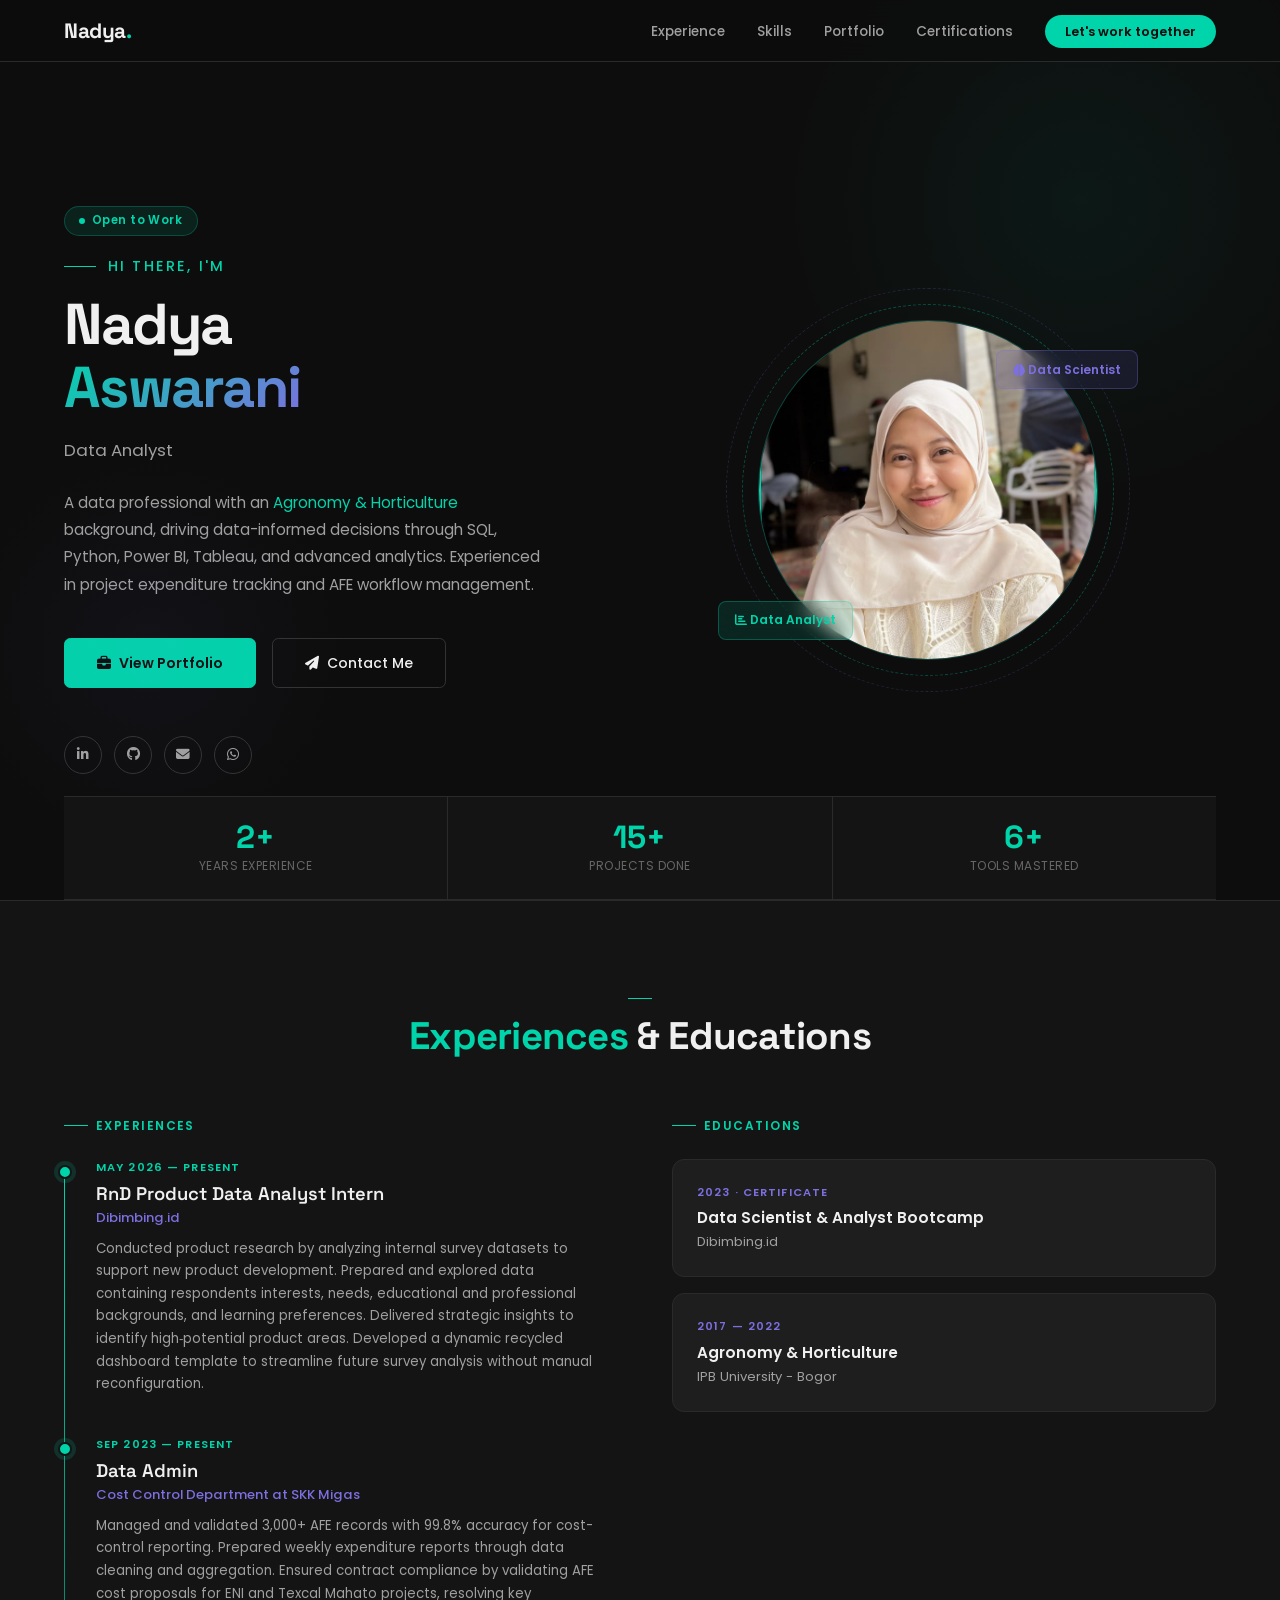
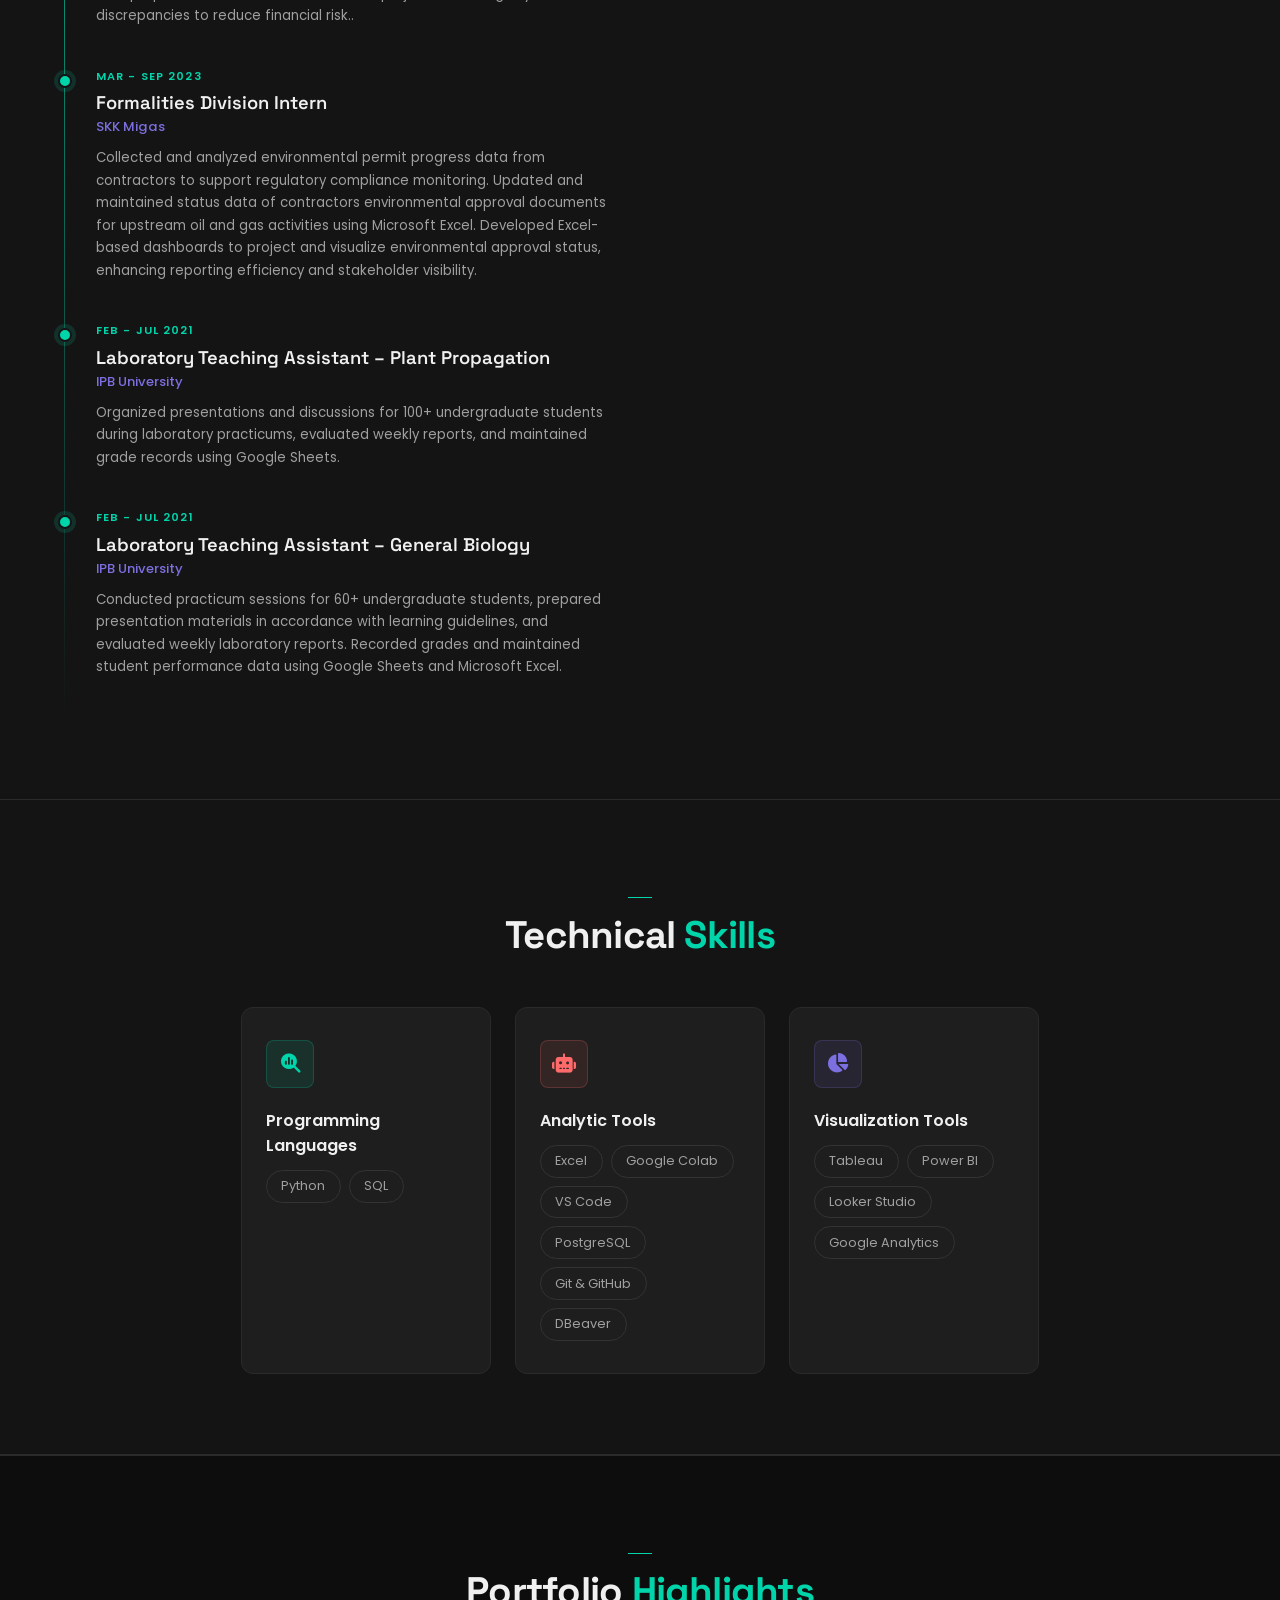
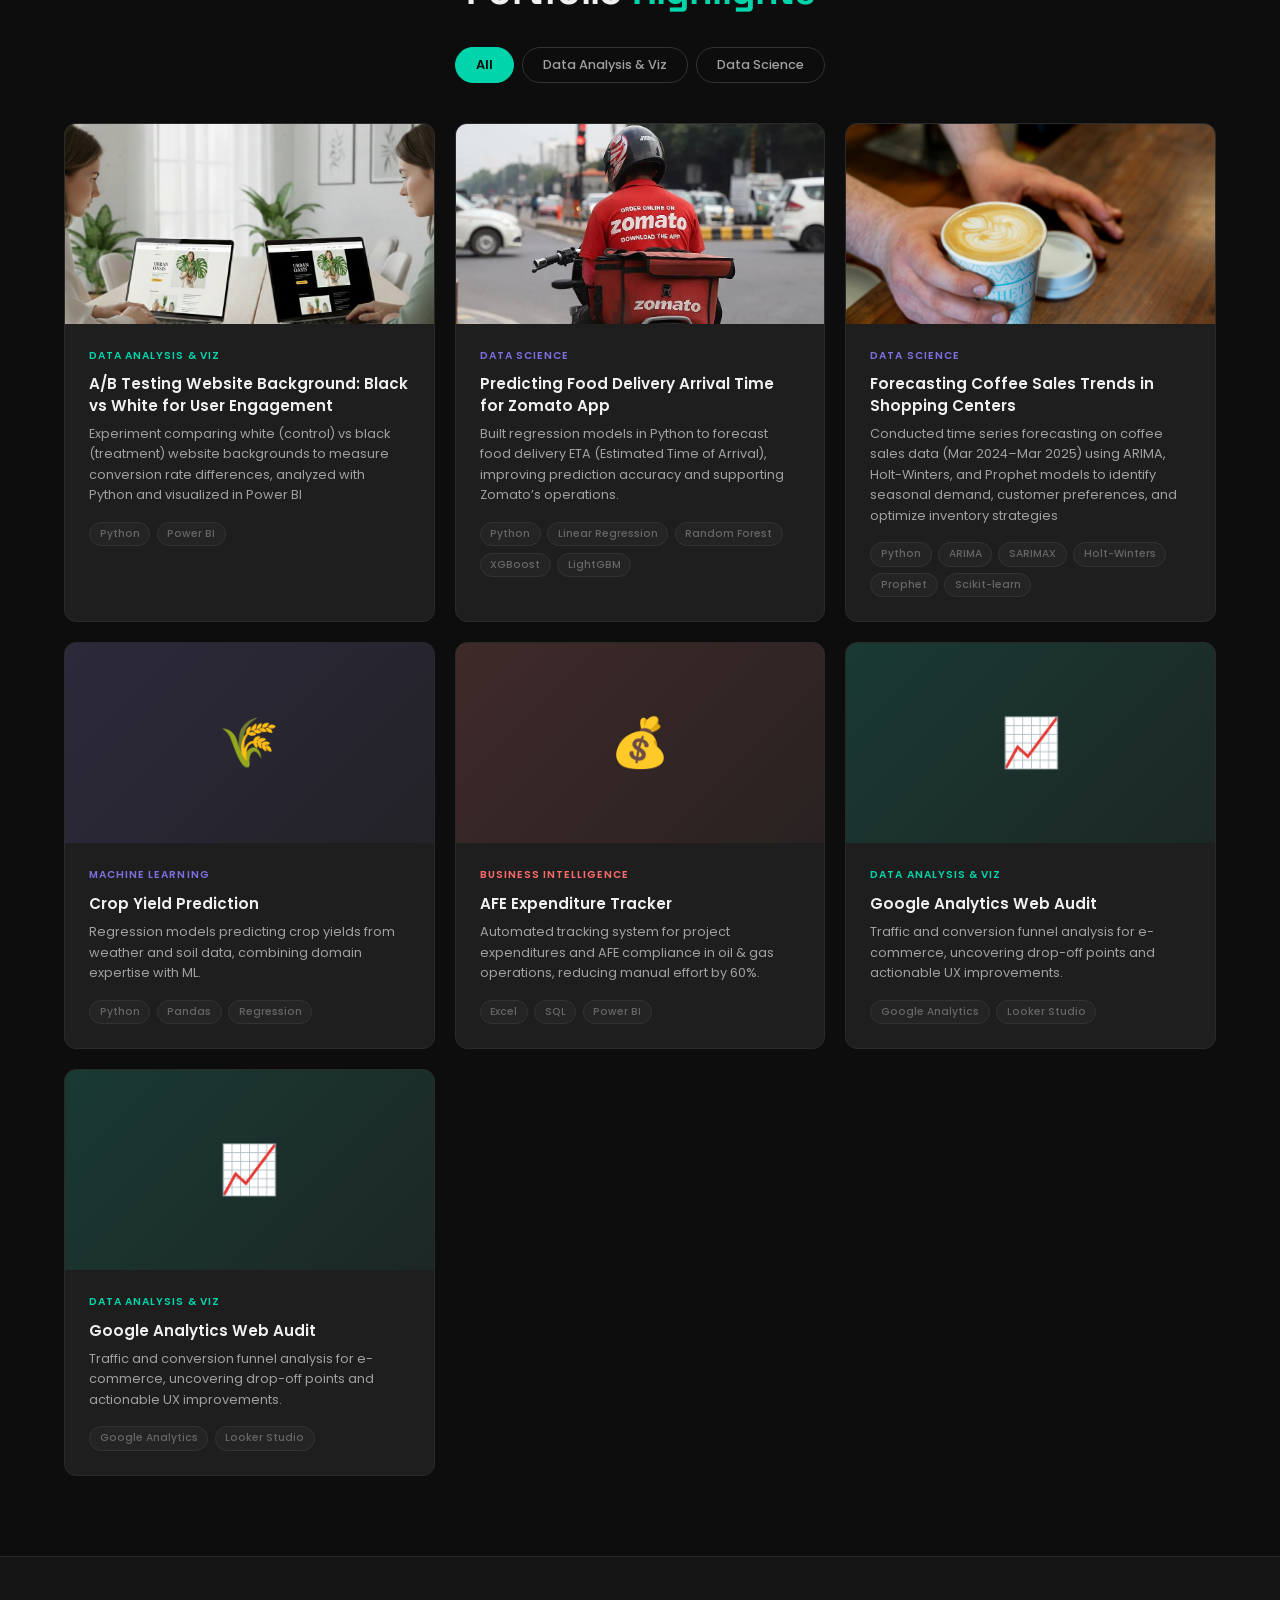
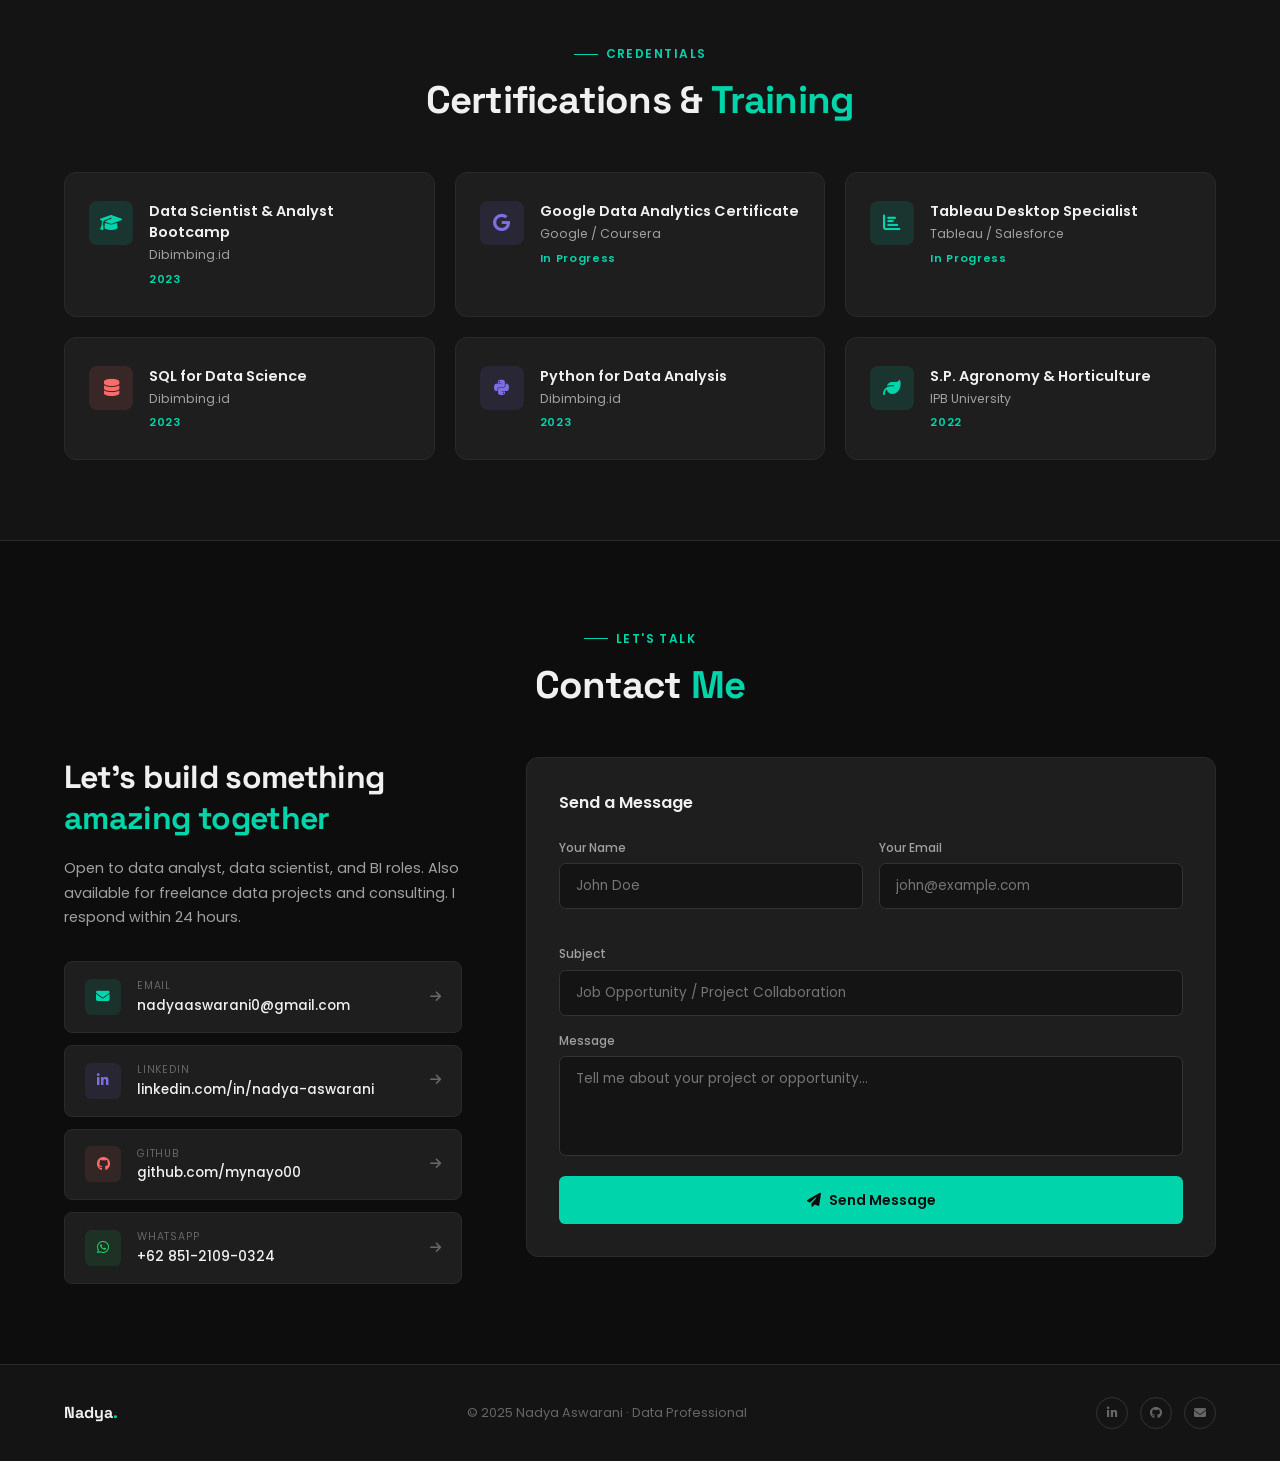
==== commit 5ebf8fc9: "Update index.html" ====
--- a/index.html
+++ b/index.html
@@ -192,7 +192,7 @@
   <div class="port-filters reveal" style="justify-content:center">
     <button class="port-filter active" onclick="filterPort('all',this)">All</button>
     <button class="port-filter" onclick="filterPort('da',this)">Data Analysis & Viz</button>
-    <button class="port-filter" onclick="filterPort('ds',this)">Machine Learning</button>
+    <button class="port-filter" onclick="filterPort('ds',this)">Data Science</button>
   </div>
   <div class="port-grid reveal">
     <div class="port-card" data-cat="da">
@@ -207,25 +207,27 @@
       </div>
     </div>
 
-    <div class="port-card" data-cat="da">
-      <div class="port-thumb port-thumb-da">
+    <div class="port-card" data-cat="ds">
+      <div class="port-thumb port-thumb-ds">
         <img src="image/zomato.png">
       </div>
       <div class="port-body">
-        <div class="port-tag port-tag-da">Data Analysis & Viz</div>
+        <div class="port-tag port-tag-ds">Data Science</div>
         <div class="port-title">Predicting Food Delivery Arrival Time for Zomato App</div>
-        <div class="port-desc">RFM analysis and cohort tracking to identify high-value customer segments and optimize retention strategies.</div>
-        <div class="port-pills"><span class="port-pill">Tableau</span><span class="port-pill">Python</span><span class="port-pill">PostgreSQL</span></div>
+        <div class="port-desc">Built regression models in Python to forecast food delivery ETA (Estimated Time of Arrival), improving prediction accuracy and supporting Zomato’s operations.</div>
+        <div class="port-pills"><span class="port-pill">Python</span><span class="port-pill">Linear Regression</span><span class="port-pill">Random Forest</span><span class="port-pill">XGBoost</span><span class="port-pill">LightGBM</span></div>
       </div>
     </div>
 
     <div class="port-card" data-cat="ds">
-      <div class="port-thumb port-thumb-ds">🤖</div>
-      <div class="port-body">
-        <div class="port-tag port-tag-ds">Machine Learning</div>
-        <div class="port-title">Predictive Churn Model</div>
-        <div class="port-desc">Classification model (Random Forest + XGBoost) predicting customer churn with 87% accuracy and risk scoring.</div>
-        <div class="port-pills"><span class="port-pill">Python</span><span class="port-pill">XGBoost</span><span class="port-pill">Scikit-learn</span></div>
+      <div class="port-thumb port-thumb-ds">
+        <img src="image/coffee.jpg">
+      </div>
+      <div class="port-body">
+        <div class="port-tag port-tag-ds">Data Science</div>
+        <div class="port-title">Forecasting Coffee Sales Trends in Shopping Centers</div>
+        <div class="port-desc">Conducted time series forecasting on coffee sales data (Mar 2024–Mar 2025) using ARIMA, Holt-Winters, and Prophet models to identify seasonal demand, customer preferences, and optimize inventory strategies</div>
+        <div class="port-pills"><span class="port-pill">Python</span><span class="port-pill">ARIMA</span><span class="port-pill">SARIMAX</span><span class="port-pill">Holt-Winters</span><span class="port-pill">Prophet</span><span class="port-pill">Scikit-learn</span></div>
       </div>
     </div>
 
@@ -258,7 +260,15 @@
         <div class="port-pills"><span class="port-pill">Google Analytics</span><span class="port-pill">Looker Studio</span></div>
       </div>
     </div>
-
+    <div class="port-card" data-cat="da">
+      <div class="port-thumb port-thumb-da">📈</div>
+      <div class="port-body">
+        <div class="port-tag port-tag-da">Data Analysis & Viz</div>
+        <div class="port-title">Google Analytics Web Audit</div>
+        <div class="port-desc">Traffic and conversion funnel analysis for e-commerce, uncovering drop-off points and actionable UX improvements.</div>
+        <div class="port-pills"><span class="port-pill">Google Analytics</span><span class="port-pill">Looker Studio</span></div>
+      </div>
+    </div>
   </div>
 </section>
 
--- a/style.css
+++ b/style.css
@@ -0,0 +1,703 @@
+:root {
+  --bg: #0d0d0d;
+  --bg2: #141414;
+  --bg3: #1a1a1a;
+  --card: #1e1e1e;
+  --card2: #242424;
+  --accent: #00d4aa;
+  --accent2: #7c6fe0;
+  --accent3: #ff6b6b;
+  --text: #f0f0f0;
+  --text2: #a0a0a0;
+  --text3: #666;
+  --border: #2a2a2a;
+  --border2: #333;
+}
+
+* { margin:0; padding:0; box-sizing:border-box; }
+html { scroll-behavior: smooth; }
+
+body {
+  background: var(--bg);
+  color: var(--text);
+  font-family: 'Poppins', sans-serif;
+  overflow-x: hidden;
+}
+
+/* SCROLLBAR */
+::-webkit-scrollbar { width: 4px; }
+::-webkit-scrollbar-track { background: var(--bg); }
+::-webkit-scrollbar-thumb { background: var(--accent); border-radius: 2px; }
+
+/* ── NAV ── */
+nav {
+  position: fixed; top:0; left:0; right:0; z-index:999;
+  display:flex; align-items:center; justify-content:space-between;
+  padding: 1.1rem 5%;
+  background: rgba(13,13,13,0.85);
+  backdrop-filter: blur(20px);
+  border-bottom: 1px solid var(--border);
+  transition: all 0.3s;
+}
+.nav-logo {
+  font-family: 'Space Grotesk', sans-serif;
+  font-weight: 700; font-size: 1.3rem;
+  color: var(--text);
+  text-decoration: none;
+  letter-spacing: -0.02em;
+}
+.nav-logo span { color: var(--accent); }
+.nav-links { display:flex; gap:2rem; list-style:none; }
+.nav-links a {
+  font-size: 0.85rem; font-weight:500;
+  color: var(--text2);
+  text-decoration:none;
+  transition: color 0.2s;
+  position: relative;
+}
+.nav-links a::after {
+  content:''; position:absolute; bottom:-4px; left:0; right:0;
+  height:1px; background:var(--accent);
+  transform: scaleX(0); transition: transform 0.2s;
+}
+.nav-links a:hover { color:var(--accent); }
+.nav-links a:hover::after { transform: scaleX(1); }
+.nav-hire {
+  padding: 0.5rem 1.25rem;
+  background: var(--accent);
+  color: #0d0d0d !important;
+  border-radius: 2rem;
+  font-weight: 600 !important;
+  font-size: 0.8rem !important;
+}
+.nav-hire:hover { background: #00b894 !important; color: #0d0d0d !important; }
+.nav-hire::after { display:none !important; }
+.nav-toggle {
+  display: none;
+}
+
+@media (max-width: 960px) {
+  .nav-links {
+    display: none; /* default: sembunyi di layar kecil */
+    flex-direction: column;
+    background: rgba(13,13,13,0.95);
+    position: absolute;
+    top: 100%;
+    left: 0;
+    right: 0;
+    padding: 1rem;
+  }
+
+  nav.active .nav-links {
+    display: flex; /* muncul saat nav.active */
+  }
+
+  .nav-toggle {
+    display: block;
+    font-size: 1.5rem;
+    color: var(--text);
+    cursor: pointer;
+  }
+}
+
+
+/* ── HERO ── */
+#home {
+  min-height: 100vh;
+  display: grid;
+  grid-template-columns: 1fr 1fr;
+  align-items: center;
+  padding: 80px 5% 0;
+  position: relative;
+  overflow: hidden;
+}
+.hero-bg-glow {
+  position: absolute;
+  width: 600px; height: 600px;
+  background: radial-gradient(circle, rgba(0,212,170,0.06) 0%, transparent 70%);
+  top: -100px; right: -100px;
+  pointer-events: none;
+}
+.hero-bg-glow2 {
+  position: absolute;
+  width: 400px; height: 400px;
+  background: radial-gradient(circle, rgba(124,111,224,0.05) 0%, transparent 70%);
+  bottom: 50px; left: -50px;
+  pointer-events: none;
+}
+.hero-left {
+  padding-right: 3rem;
+  flex: 1 1 400px;
+}
+.hero-greeting {
+  font-size: 0.9rem; font-weight: 500;
+  color: var(--accent);
+  letter-spacing: 0.15em;
+  text-transform: uppercase;
+  margin-bottom: 1rem;
+  display:flex; align-items:center; gap:0.75rem;
+}
+.hero-greeting::before {
+  content:'';
+  width:2rem; height:1px;
+  background: var(--accent);
+}
+.hero-name {
+  font-family: 'Space Grotesk', sans-serif;
+  font-size: clamp(2.8rem, 4.5vw, 4.5rem);
+  font-weight: 700;
+  line-height: 1.1;
+  letter-spacing: -0.03em;
+  margin-bottom: 1rem;
+}
+.hero-name .highlight {
+  background: linear-gradient(135deg, var(--accent), var(--accent2));
+  -webkit-background-clip: text;
+  -webkit-text-fill-color: transparent;
+  background-clip: text;
+}
+.hero-roles {
+  font-size: 1.05rem;
+  color: var(--text2);
+  margin-bottom: 1.5rem;
+  height: 1.8rem;
+  overflow: hidden;
+}
+.hero-roles-inner {
+  animation: slideRoles 6s steps(1) infinite;
+}
+@keyframes slideRoles {
+  0%,33%  { transform: translateY(0); }
+  34%,66% { transform: translateY(-1.8rem); }
+  67%,100%{ transform: translateY(-3.6rem); }
+}
+.hero-roles div { height: 1.8rem; line-height: 1.8rem; }
+.hero-desc {
+  font-size: 0.95rem;
+  color: var(--text2);
+  line-height: 1.8;
+  max-width: 480px;
+  margin-bottom: 2.5rem;
+}
+.hero-btns { display:flex; gap:1rem; flex-wrap:wrap; margin-bottom:3rem; }
+.btn-main {
+  display:inline-flex; align-items:center; gap:0.5rem;
+  padding: 0.85rem 2rem;
+  background: var(--accent);
+  color: #0d0d0d;
+  font-weight: 600; font-size:0.875rem;
+  border-radius: 0.4rem;
+  text-decoration:none;
+  transition: all 0.2s;
+  border: 1px solid var(--accent);
+}
+.btn-main:hover { background: transparent; color: var(--accent); }
+.btn-outline {
+  display:inline-flex; align-items:center; gap:0.5rem;
+  padding: 0.85rem 2rem;
+  border: 1px solid var(--border2);
+  color: var(--text);
+  font-weight:500; font-size:0.875rem;
+  border-radius: 0.4rem;
+  text-decoration:none;
+  transition: all 0.2s;
+}
+.btn-outline:hover { border-color: var(--accent); color: var(--accent); }
+.hero-socials { display:flex; gap:0.75rem; }
+.hero-social-link {
+  width:38px; height:38px;
+  border:1px solid var(--border2);
+  border-radius: 50%;
+  display:flex; align-items:center; justify-content:center;
+  color: var(--text2);
+  text-decoration:none;
+  font-size:0.85rem;
+  transition: all 0.2s;
+}
+.hero-social-link:hover { border-color:var(--accent); color:var(--accent); background: rgba(0,212,170,0.08); }
+
+.hero-right {
+  display:flex; justify-content:center; align-items:center;
+  position: relative;
+  flex: 1 1 400px;
+}
+.hero-img-wrap {
+  position: relative;
+  width: 340px; height: 340px;
+}
+.hero-img-ring {
+  position:absolute; inset:-16px;
+  border-radius: 50%;
+  border: 1px dashed rgba(0,212,170,0.3);
+  animation: spin 20s linear infinite;
+}
+.hero-img-ring2 {
+  position:absolute; inset:-32px;
+  border-radius: 50%;
+  border: 1px dashed rgba(124,111,224,0.2);
+  animation: spin 30s linear infinite reverse;
+}
+@keyframes spin { to { transform: rotate(360deg); } }
+.hero-img-bg {
+  width:100%; height:100%;
+  border-radius: 50%;
+  background: linear-gradient(135deg, rgba(0,212,170,0.15), rgba(124,111,224,0.1));
+  border: 1px solid rgba(0,212,170,0.2);
+  display:flex; align-items:center; justify-content:center;
+  font-size: 7rem;
+  overflow: hidden;
+}
+.hero-avatar-img {
+  max-width: 100%;       
+  height: auto;
+  border-radius: 50%;  
+  object-fit: cover;   
+  border: 2px solid var(--accent); 
+}
+
+.hero-badge {
+  position:absolute;
+  padding: 0.6rem 1rem;
+  border-radius: 0.5rem;
+  font-size: 0.75rem; font-weight:600;
+  backdrop-filter: blur(10px);
+  border: 1px solid;
+  white-space: nowrap;
+}
+.badge-1 {
+  bottom: 20px; left: -40px;
+  background: rgba(0,212,170,0.12);
+  border-color: rgba(0,212,170,0.3);
+  color: var(--accent);
+}
+.badge-2 {
+  top: 30px; right: -40px;
+  background: rgba(124,111,224,0.12);
+  border-color: rgba(124,111,224,0.3);
+  color: var(--accent2);
+}
+.hero-stats-row {
+  position:absolute; bottom:0; left:0; right:0;
+  display:grid; grid-template-columns: repeat(3,1fr);
+  gap:1px; background:var(--border);
+  border-top: 1px solid var(--border);
+  border-bottom: 1px solid var(--border);
+  padding: 0;
+}
+.hstat {
+  background:var(--bg2);
+  padding:1.5rem;
+  text-align:center;
+}
+.hstat-num {
+  font-family:'Space Grotesk',sans-serif;
+  font-size:2rem; font-weight:700;
+  color:var(--accent);
+  line-height:1;
+  margin-bottom:0.25rem;
+}
+.hstat-label { font-size:0.75rem; color:var(--text3); letter-spacing:0.04em; text-transform:uppercase; }
+
+/* ── SECTION COMMON ── */
+section { padding: 5rem 5%; }
+.section-tag {
+  display:inline-flex; align-items:center; gap:0.5rem;
+  font-size:0.75rem; font-weight:600;
+  color:var(--accent);
+  letter-spacing:0.12em;
+  text-transform:uppercase;
+  margin-bottom:0.75rem;
+}
+.section-tag::before { content:''; width:1.5rem; height:1px; background:var(--accent); }
+.section-title {
+  font-family:'Space Grotesk',sans-serif;
+  font-size: clamp(1.8rem, 3vw, 2.6rem);
+  font-weight:700;
+  letter-spacing:-0.02em;
+  margin-bottom:1rem;
+}
+.section-title span { color:var(--accent); }
+.section-sub { font-size:0.95rem; color:var(--text2); line-height:1.7; max-width:500px; margin-bottom:3rem; }
+
+/* ── SERVICES ── */
+#service { background:var(--bg2); border-top:1px solid var(--border); border-bottom:1px solid var(--border); }
+.services-grid {
+  display: flex;
+  grid-template-columns: repeat(auto-fit, minmax(500px, 1fr));
+  justify-content: center;
+  gap: 1.5rem;
+  flex-wrap: wrap;          
+}
+.service-card {
+  background:var(--card);
+  border:1px solid var(--border);
+  border-radius:0.75rem;
+  padding:2rem 1.5rem;
+  transition: all 0.3s;
+  position:relative;
+  overflow:hidden;
+  max-width: 250px;
+}
+.service-card::before {
+  content:'';
+  position:absolute; top:0; left:0; right:0;
+  height:2px;
+  background: linear-gradient(90deg, var(--accent), var(--accent2));
+  transform: scaleX(0); transform-origin:left;
+  transition: transform 0.3s;
+}
+.service-card:hover { border-color:var(--border2); background:var(--card2); transform:translateY(-4px); }
+.service-card:hover::before { transform: scaleX(1); }
+.service-icon {
+  width:48px; height:48px;
+  border-radius:0.5rem;
+  background:rgba(0,212,170,0.1);
+  border:1px solid rgba(0,212,170,0.2);
+  display:flex; align-items:center; justify-content:center;
+  font-size:1.2rem;
+  color:var(--accent);
+  margin-bottom:1.25rem;
+}
+.service-title { font-weight:600; font-size:1rem; margin-bottom:0.75rem; }
+.service-desc { font-size:0.83rem; color:var(--text2); line-height:1.7; }
+
+/* ── SKILLS ── */
+#skills { background: var(--bg); }
+.skills-layout { display:grid; grid-template-columns:1fr 1fr; gap:4rem; align-items:start; }
+.skills-cats { display:flex; flex-direction:column; gap:2rem; }
+.skill-cat-title {
+  font-size:0.7rem; font-weight:600; letter-spacing:0.12em;
+  text-transform:uppercase; color:var(--accent);
+  margin-bottom:1rem;
+}
+.skill-pills { 
+  display:flex; 
+  flex-wrap:wrap; 
+  gap:0.5rem;
+  margin-top: 0.5rem;
+}
+.skill-pill {
+  padding:0.4rem 0.9rem;
+  background:var(--card);
+  border:1px solid var(--border2);
+  border-radius:2rem;
+  font-size:0.8rem; color:var(--text2);
+  transition: all 0.2s;
+  cursor:default;
+}
+.skill-pill:hover { border-color:var(--accent); color:var(--accent); background:rgba(0,212,170,0.07); }
+.skill-pill.hot { border-color:rgba(0,212,170,0.4); color:var(--accent); background:rgba(0,212,170,0.08); }
+
+.skill-bars { display:flex; flex-direction:column; gap:1.25rem; }
+.skill-bar-top { display:flex; justify-content:space-between; margin-bottom:0.5rem; font-size:0.85rem; }
+.skill-bar-name { font-weight:500; }
+.skill-bar-pct { color:var(--accent); font-weight:600; font-size:0.8rem; }
+.skill-bar-track {
+  height:5px; background:var(--card2);
+  border-radius:2px; overflow:hidden;
+}
+.skill-bar-fill {
+  height:100%;
+  background: linear-gradient(90deg, var(--accent), var(--accent2));
+  border-radius:2px;
+  width:0; transition: width 1s ease 0.3s;
+}
+
+/* ── EXPERIENCE ── */
+#experience { background:var(--bg2); border-top:1px solid var(--border); }
+.exp-layout { display:grid; grid-template-columns:1fr 1fr; gap:4rem; }
+.timeline { position:relative; padding-left:2rem; }
+.timeline::before {
+  content:''; position:absolute; left:0; top:8px; bottom:0;
+  width:1px; background: linear-gradient(to bottom, var(--accent), transparent);
+}
+.tl-item { position:relative; padding-bottom:2.5rem; }
+.tl-item::before {
+  content:''; position:absolute; left:-2.375rem; top:6px;
+  width:10px; height:10px; border-radius:50%;
+  background:var(--accent); border:2px solid var(--bg2);
+  box-shadow: 0 0 0 4px rgba(0,212,170,0.15);
+}
+.tl-date {
+  font-size:0.7rem; font-weight:600; letter-spacing:0.1em;
+  text-transform:uppercase; color:var(--accent);
+  margin-bottom:0.4rem;
+}
+.tl-title { font-family:'Space Grotesk',sans-serif; font-size:1.15rem; font-weight:600; margin-bottom:0.2rem; }
+.tl-company { font-size:0.82rem; color:var(--accent2); font-weight:500; margin-bottom:0.6rem; }
+.tl-desc { font-size:0.83rem; color:var(--text2); line-height:1.7; }
+
+.edu-cards { display:flex; flex-direction:column; gap:1rem; }
+.edu-card {
+  background:var(--card);
+  border:1px solid var(--border);
+  border-radius:0.75rem;
+  padding:1.5rem;
+  transition: border-color 0.2s;
+}
+.edu-card:hover { border-color:var(--accent2); }
+.edu-year { font-size:0.7rem; font-weight:600; letter-spacing:0.1em; text-transform:uppercase; color:var(--accent2); margin-bottom:0.35rem; }
+.edu-deg { font-weight:600; font-size:0.95rem; margin-bottom:0.2rem; }
+.edu-school { font-size:0.82rem; color:var(--text2); }
+
+/* ── PORTFOLIO ── */
+#portfolio { background:var(--bg); border-top:1px solid var(--border); }
+.port-filters {
+  display:flex; gap:0.5rem; flex-wrap:wrap;
+  margin-bottom:2.5rem;
+}
+.port-filter {
+  padding:0.5rem 1.25rem;
+  border-radius:2rem;
+  font-size:0.8rem; font-weight:500;
+  border:1px solid var(--border2);
+  background:transparent;
+  color:var(--text2);
+  cursor:pointer;
+  transition:all 0.2s;
+  font-family:'Poppins',sans-serif;
+}
+.port-filter:hover, .port-filter.active {
+  background:var(--accent); color:#0d0d0d;
+  border-color:var(--accent); font-weight:600;
+}
+.port-grid {
+  display:grid; grid-template-columns:repeat(3,1fr); gap:1.25rem;
+}
+.port-card {
+  background:var(--card);
+  border:1px solid var(--border);
+  border-radius:0.75rem;
+  overflow:hidden;
+  transition: all 0.3s;
+}
+.port-card:hover { border-color:var(--border2); transform:translateY(-4px); }
+.port-card.hidden { display:none; }
+.port-thumb {
+  height:200px;
+  display:flex; align-items:center; 
+  justify-content:center;
+  font-size:3rem;
+  position:relative;
+  overflow:hidden;
+  background-size: cover;
+  background-position: center;
+}
+
+.port-thumb::after {
+  content: "";
+  position: absolute;
+  inset: 0;
+}
+
+.port-thumb img {
+  width: 100%;
+  height: 100%;
+  object-fit: cover;
+  display: block;
+}
+
+.port-thumb-da { background: linear-gradient(135deg, rgba(0,212,170,0.15), rgba(0,212,170,0.05)); }
+.port-thumb-ds { background: linear-gradient(135deg, rgba(124,111,224,0.15), rgba(124,111,224,0.05)); }
+.port-thumb-bi { background: linear-gradient(135deg, rgba(255,107,107,0.15), rgba(255,107,107,0.05)); }
+.port-body { padding:1.5rem; }
+.port-tag {
+  font-size:0.65rem; font-weight:600; letter-spacing:0.1em;
+  text-transform:uppercase; margin-bottom:0.6rem;
+}
+.port-tag-da { color:var(--accent); }
+.port-tag-ds { color:var(--accent2); }
+.port-tag-bi { color:var(--accent3); }
+.port-title { font-weight:600; font-size:0.95rem; margin-bottom:0.5rem; line-height:1.4; }
+.port-desc { font-size:0.8rem; color:var(--text2); line-height:1.6; margin-bottom:1rem; }
+.port-pills { display:flex; gap:0.4rem; flex-wrap:wrap; }
+.port-pill {
+  font-size:0.65rem; font-weight:500;
+  padding:0.2rem 0.6rem;
+  background:var(--card2);
+  border:1px solid var(--border2);
+  border-radius:2rem;
+  color:var(--text3);
+}
+
+/* ── CERTIFICATIONS ── */
+#certs { background:var(--bg2); border-top:1px solid var(--border); }
+.certs-grid { display:grid; grid-template-columns:repeat(3,1fr); gap:1.25rem; }
+.cert-card {
+  background:var(--card);
+  border:1px solid var(--border);
+  border-radius:0.75rem;
+  padding:1.75rem 1.5rem;
+  display:flex; gap:1rem; align-items:flex-start;
+  transition: all 0.2s;
+}
+.cert-card:hover { border-color:var(--accent); }
+.cert-icon {
+  width:44px; height:44px; flex-shrink:0;
+  border-radius:0.5rem;
+  display:flex; align-items:center; justify-content:center;
+  font-size:1.1rem;
+}
+.cert-icon-teal { background:rgba(0,212,170,0.12); color:var(--accent); }
+.cert-icon-purple { background:rgba(124,111,224,0.12); color:var(--accent2); }
+.cert-icon-red { background:rgba(255,107,107,0.12); color:var(--accent3); }
+.cert-name { font-weight:600; font-size:0.9rem; margin-bottom:0.2rem; }
+.cert-issuer { font-size:0.78rem; color:var(--text2); margin-bottom:0.4rem; }
+.cert-year { font-size:0.7rem; color:var(--accent); font-weight:600; letter-spacing:0.06em; }
+
+/* ── CONTACT ── */
+#contact { background:var(--bg); border-top:1px solid var(--border); }
+.contact-grid { display:grid; grid-template-columns:1fr 1fr; gap:4rem; }
+.contact-headline {
+  font-family:'Space Grotesk',sans-serif;
+  font-size:2rem; font-weight:700;
+  letter-spacing:-0.02em;
+  line-height:1.3;
+  margin-bottom:1rem;
+}
+.contact-headline span { color:var(--accent); }
+.contact-body { font-size:0.9rem; color:var(--text2); line-height:1.7; margin-bottom:2rem; }
+.contact-links { display:flex; flex-direction:column; gap:0.75rem; }
+.contact-item {
+  display:flex; align-items:center; gap:1rem;
+  padding:1rem 1.25rem;
+  background:var(--card);
+  border:1px solid var(--border);
+  border-radius:0.5rem;
+  text-decoration:none;
+  color:var(--text);
+  transition: all 0.2s;
+}
+.contact-item:hover { border-color:var(--accent); background:rgba(0,212,170,0.05); }
+.contact-item-icon {
+  width:36px; height:36px;
+  border-radius:0.4rem;
+  background:rgba(0,212,170,0.1);
+  display:flex; align-items:center; justify-content:center;
+  color:var(--accent); font-size:0.85rem; flex-shrink:0;
+}
+
+.contact-item-lbl { font-size:0.65rem; color:var(--text3); letter-spacing:0.08em; text-transform:uppercase; margin-bottom:0.1rem; }
+.contact-item-val { font-size:0.85rem; font-weight:500; }
+.contact-item-arr { margin-left:auto; color:var(--text3); font-size:0.8rem; transition:color 0.2s; }
+.contact-item:hover .contact-item-arr { color:var(--accent); }
+
+.contact-form-wrap {
+  background:var(--card);
+  border:1px solid var(--border);
+  border-radius:0.75rem;
+  padding:2rem;
+}
+.form-title { font-weight:600; font-size:1rem; margin-bottom:1.5rem; }
+.form-row { display:grid; grid-template-columns:1fr 1fr; gap:1rem; margin-bottom:1rem; }
+.form-group { display:flex; flex-direction:column; gap:0.4rem; margin-bottom:1rem; }
+.form-group:last-of-type { margin-bottom:1.25rem; }
+.form-label { font-size:0.75rem; font-weight:500; color:var(--text2); }
+.form-input, .form-textarea {
+  background:var(--bg2);
+  border:1px solid var(--border2);
+  border-radius:0.4rem;
+  padding:0.75rem 1rem;
+  font-family:'Poppins',sans-serif;
+  font-size:0.85rem;
+  color:var(--text);
+  transition: border-color 0.2s;
+  outline:none;
+  resize:none;
+}
+.form-input:focus, .form-textarea:focus { border-color:var(--accent); }
+.form-textarea { height:100px; }
+.btn-send {
+  width:100%;
+  padding:0.85rem;
+  background:var(--accent);
+  color:#0d0d0d;
+  font-family:'Poppins',sans-serif;
+  font-weight:600; font-size:0.875rem;
+  border:none; border-radius:0.4rem;
+  cursor:pointer;
+  transition: all 0.2s;
+  display:flex; align-items:center; justify-content:center; gap:0.5rem;
+}
+.btn-send:hover { background:#00b894; }
+
+/* ── FOOTER ── */
+footer {
+  background:var(--bg2);
+  border-top:1px solid var(--border);
+  padding:2rem 5%;
+  display:flex; align-items:center; justify-content:space-between;
+  font-size:0.8rem; color:var(--text3);
+}
+.footer-logo {
+  font-family:'Space Grotesk',sans-serif;
+  font-weight:700; font-size:1rem; color:var(--text);
+  text-decoration:none;
+}
+.footer-logo span { color:var(--accent); }
+.footer-socials { display:flex; gap:0.75rem; }
+.footer-soc {
+  width:32px; height:32px;
+  border:1px solid var(--border2); border-radius:50%;
+  display:flex; align-items:center; justify-content:center;
+  color:var(--text3); font-size:0.75rem; text-decoration:none;
+  transition:all 0.2s;
+}
+.footer-soc:hover { border-color:var(--accent); color:var(--accent); }
+
+/* ── BACK TO TOP ── */
+#back-top {
+  position:fixed; bottom:2rem; right:2rem;
+  width:40px; height:40px;
+  background:var(--accent); color:#0d0d0d;
+  border-radius:50%; border:none;
+  display:flex; align-items:center; justify-content:center;
+  cursor:pointer; font-size:0.9rem;
+  opacity:0; pointer-events:none;
+  transition:all 0.3s;
+  z-index:100;
+}
+#back-top.show { opacity:1; pointer-events:all; }
+#back-top:hover { background:#00b894; transform:translateY(-2px); }
+
+/* ── STATUS BADGE ── */
+.status-pill {
+  display:inline-flex; align-items:center; gap:0.4rem;
+  padding:0.35rem 0.9rem;
+  background:rgba(0,212,170,0.1);
+  border:1px solid rgba(0,212,170,0.25);
+  border-radius:2rem;
+  font-size:0.72rem; font-weight:600;
+  color:var(--accent); letter-spacing:0.04em;
+  margin-bottom:1.25rem;
+}
+.status-dot {
+  width:6px; height:6px; border-radius:50%;
+  background:var(--accent);
+  animation: pulse 2s infinite;
+}
+@keyframes pulse {
+  0%,100%{opacity:1;transform:scale(1)}
+  50%{opacity:0.5;transform:scale(0.8)}
+}
+
+/* ── FADE IN ── */
+.reveal { opacity:0; transform:translateY(20px); transition:opacity 0.6s ease, transform 0.6s ease; }
+.reveal.visible { opacity:1; transform:translateY(0); }
+
+/* ── RESPONSIVE ── */
+@media(max-width:960px){
+  #home { grid-template-columns:1fr; padding-top:100px; }
+  .hero-right { display:none; }
+  .hero-stats-row { grid-template-columns: repeat(3,1fr); }
+  section { padding:3.5rem 5%; }
+  .services-grid { grid-template-columns:repeat(2,1fr); }
+  .skills-layout, .exp-layout, .contact-grid { grid-template-columns:1fr; gap:2.5rem; }
+  .port-grid, .certs-grid { grid-template-columns:repeat(2,1fr); }
+  .nav-links { display:none; }
+}
+@media(max-width:600px){
+  .port-grid, .certs-grid, .services-grid { grid-template-columns:1fr; }
+  footer { flex-direction:column; gap:1rem; text-align:center; }
+  .form-row { grid-template-columns:1fr; }
+}
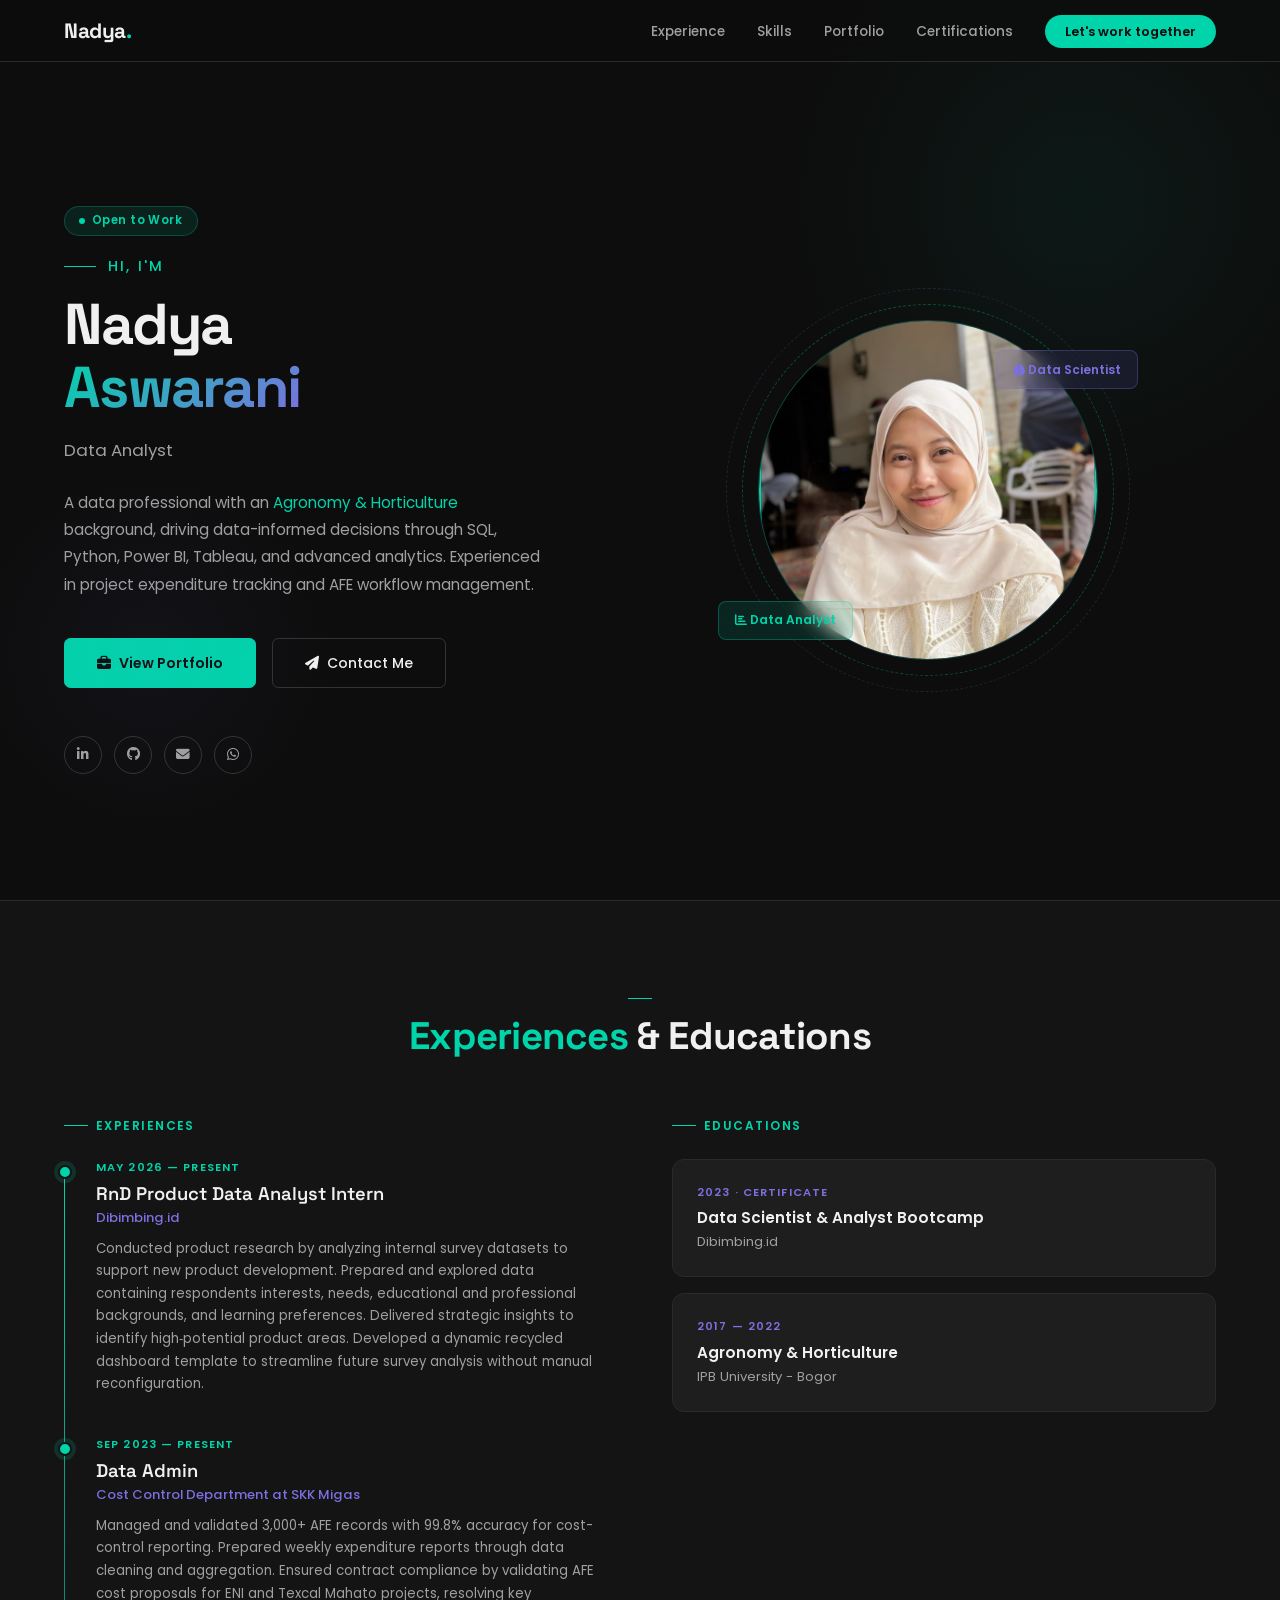
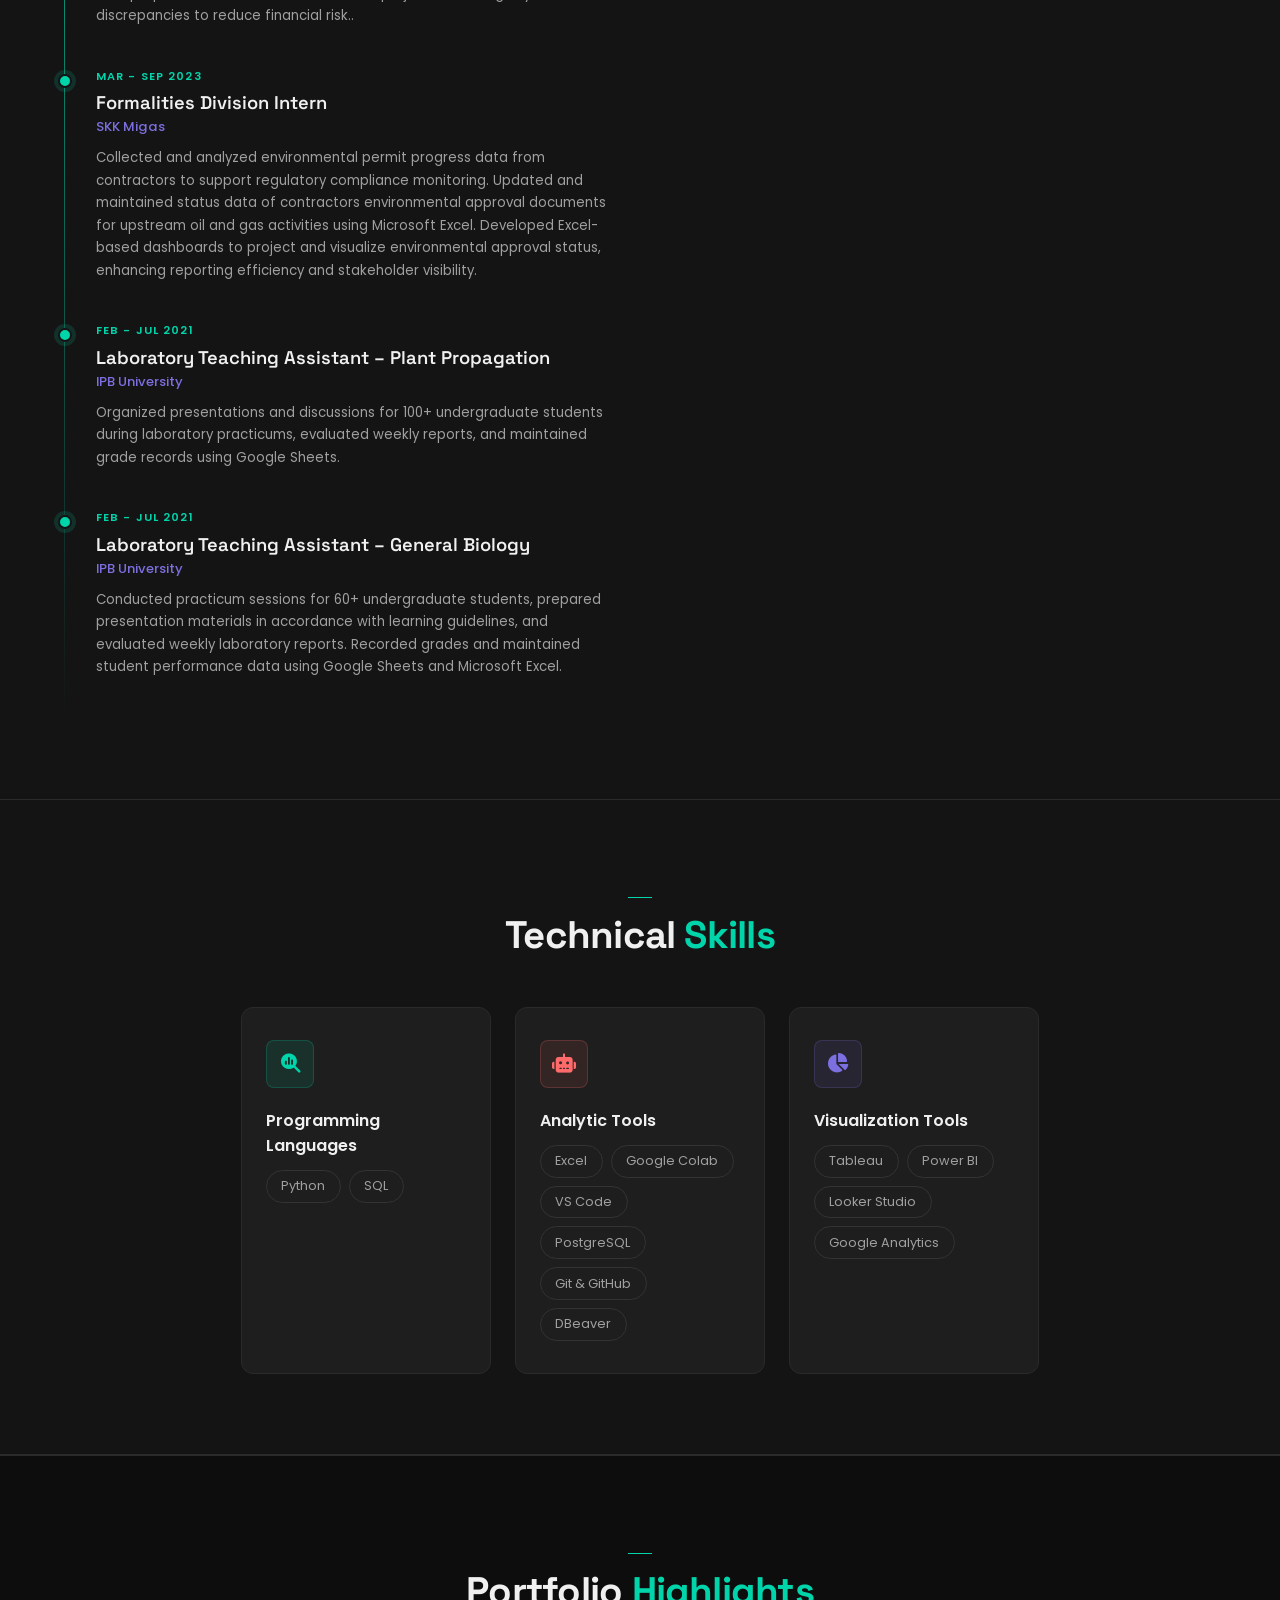
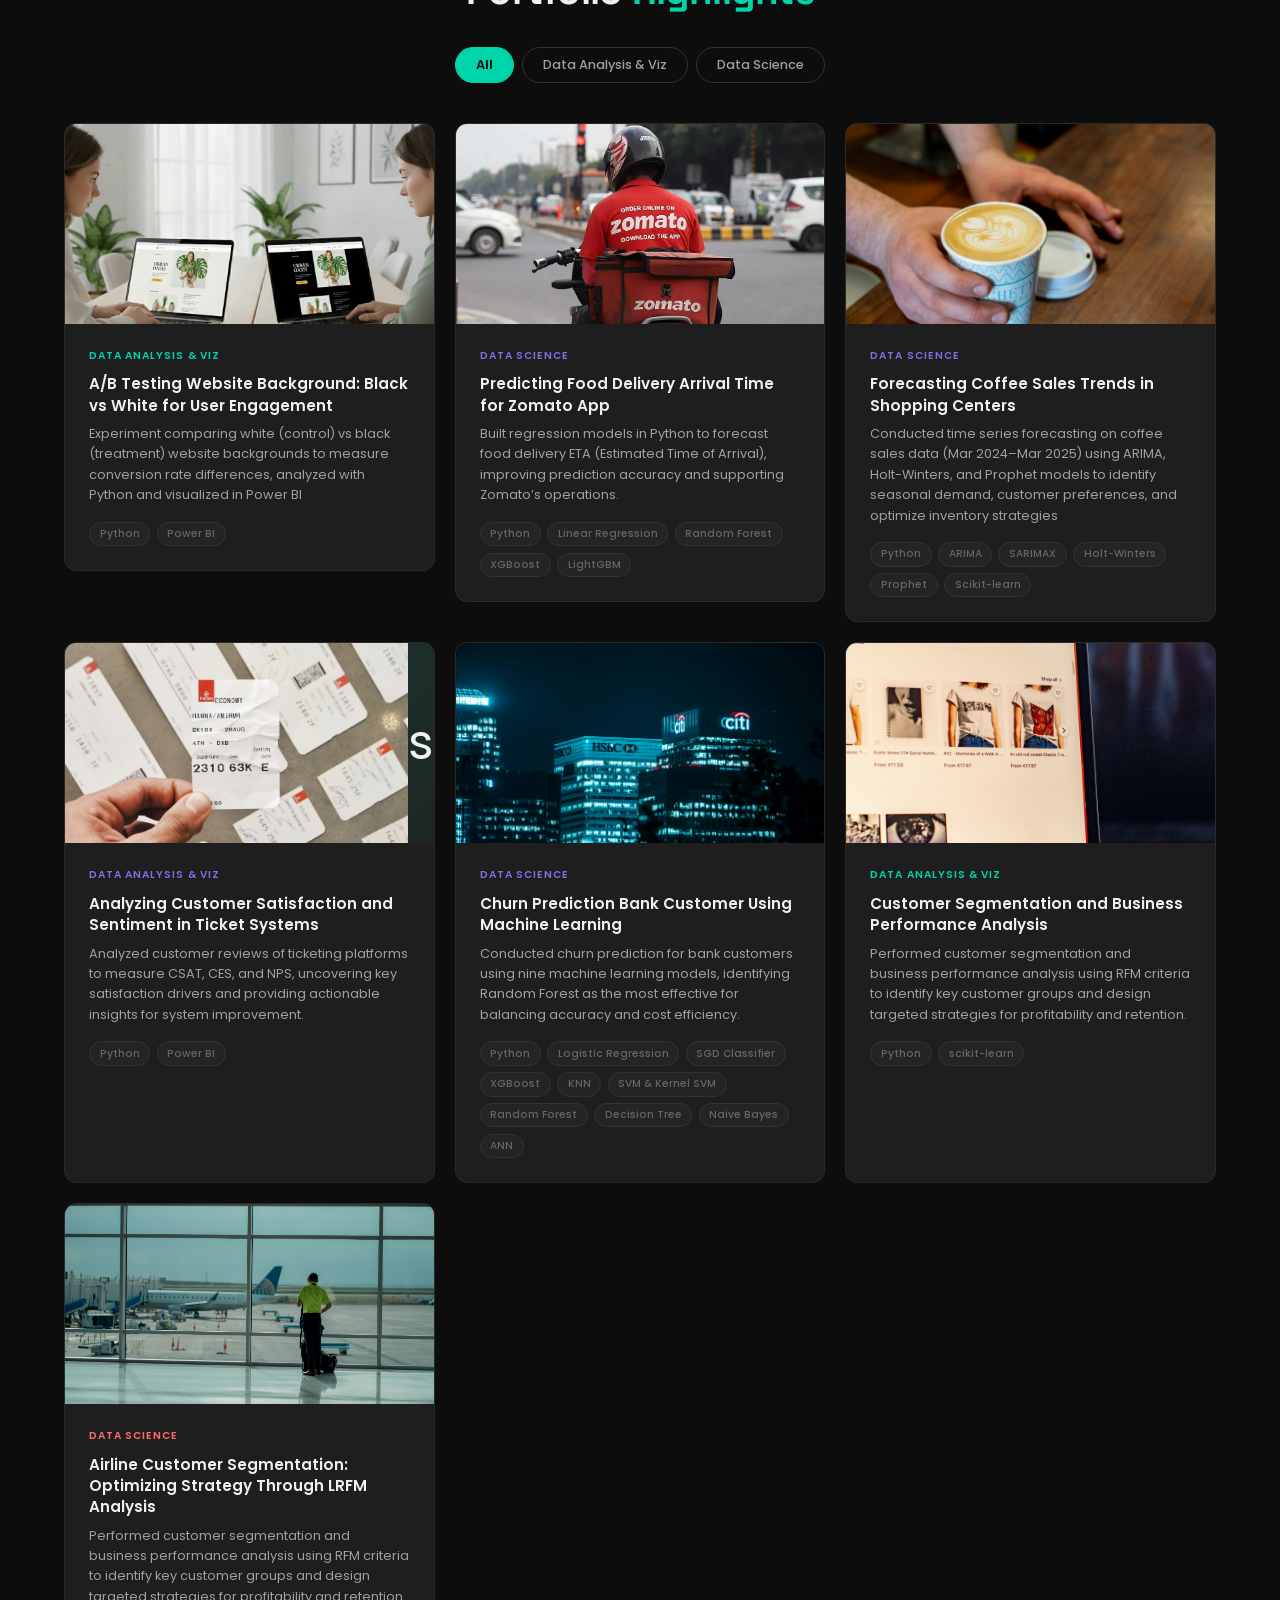
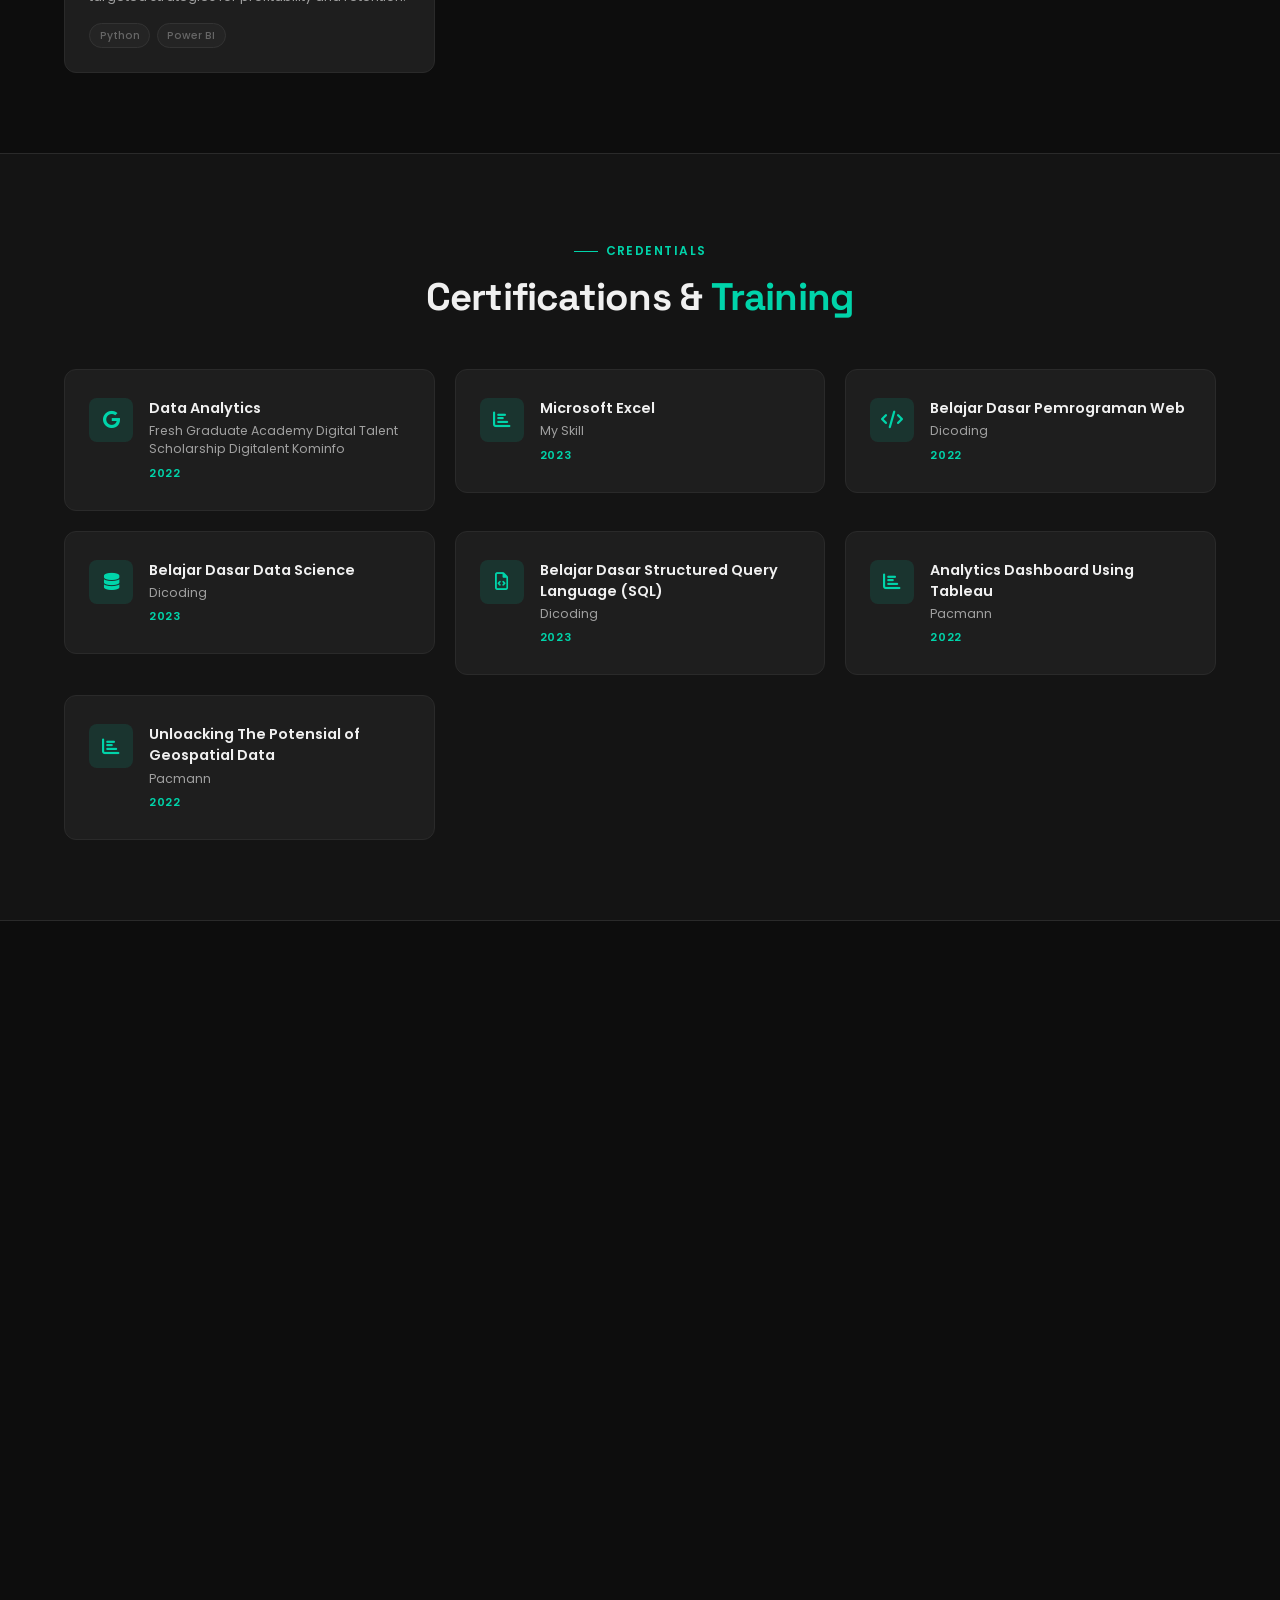
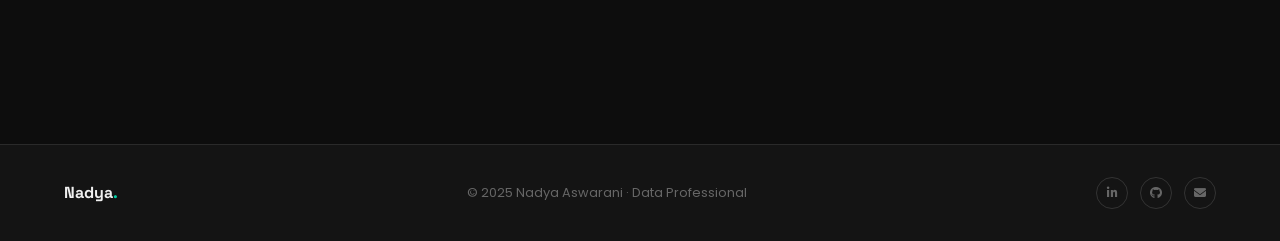
==== commit 0c8e6642: "Update index.html" ====
--- a/index.html
+++ b/index.html
@@ -10,7 +10,6 @@
 </head>
 <body>
 
-<!-- NAV -->
 <!-- NAV -->
 <nav>
   <a href="#home" class="nav-logo">Nadya<span>.</span></a>
@@ -31,7 +30,7 @@
 
   <div class="hero-left">
     <div class="status-pill"><span class="status-dot"></span> Open to Work</div>
-    <div class="hero-greeting">Hi there, I'm</div>
+    <div class="hero-greeting">Hi, I'm</div>
     <h1 class="hero-name">Nadya<br><span class="highlight">Aswarani</span></h1>
     <div class="hero-roles">
       <div class="hero-roles-inner">
@@ -65,12 +64,6 @@
       <div class="hero-badge badge-1"><i class="fa-solid fa-chart-bar"></i> Data Analyst</div>
       <div class="hero-badge badge-2"><i class="fa-solid fa-brain"></i> Data Scientist</div>
     </div>
-  </div>
-
-  <div class="hero-stats-row" style="grid-column:1/-1">
-    <div class="hstat"><div class="hstat-num">2+</div><div class="hstat-label">Years Experience</div></div>
-    <div class="hstat"><div class="hstat-num">15+</div><div class="hstat-label">Projects Done</div></div>
-    <div class="hstat"><div class="hstat-num">6+</div><div class="hstat-label">Tools Mastered</div></div>
   </div>
 </section>
 <!-- EXPERIENCES -->
@@ -195,30 +188,34 @@
     <button class="port-filter" onclick="filterPort('ds',this)">Data Science</button>
   </div>
   <div class="port-grid reveal">
-    <div class="port-card" data-cat="da">
-      <div class="port-thumb port-thumb-da">
-        <img src="image/ab-testing.png">
-      </div>
-      <div class="port-body">
-        <div class="port-tag port-tag-da">Data Analysis & Viz</div>
-        <div class="port-title">A/B Testing Website Background: Black vs White for User Engagement</div>
-        <div class="port-desc">Experiment comparing white (control) vs black (treatment) website backgrounds to measure conversion rate differences, analyzed with Python and visualized in Power BI</div>
-        <div class="port-pills"><span class="port-pill">Python</span><span class="port-pill">Power BI</span></div>
-      </div>
-    </div>
-
-    <div class="port-card" data-cat="ds">
-      <div class="port-thumb port-thumb-ds">
-        <img src="image/zomato.png">
-      </div>
-      <div class="port-body">
-        <div class="port-tag port-tag-ds">Data Science</div>
-        <div class="port-title">Predicting Food Delivery Arrival Time for Zomato App</div>
-        <div class="port-desc">Built regression models in Python to forecast food delivery ETA (Estimated Time of Arrival), improving prediction accuracy and supporting Zomato’s operations.</div>
-        <div class="port-pills"><span class="port-pill">Python</span><span class="port-pill">Linear Regression</span><span class="port-pill">Random Forest</span><span class="port-pill">XGBoost</span><span class="port-pill">LightGBM</span></div>
-      </div>
-    </div>
-
+    <a href="https://canva.link/hst7y6j4izjhh55" target="_blank" style="text-decoration:none; color:inherit;">
+      <div class="port-card" data-cat="da">
+        <div class="port-thumb port-thumb-da">
+          <img src="image/ab-testing.png">
+        </div>
+        <div class="port-body">
+          <div class="port-tag port-tag-da">Data Analysis & Viz</div>
+          <div class="port-title">A/B Testing Website Background: Black vs White for User Engagement</div>
+          <div class="port-desc">Experiment comparing white (control) vs black (treatment) website backgrounds to measure conversion rate differences, analyzed with Python and visualized in Power BI</div>
+          <div class="port-pills"><span class="port-pill">Python</span><span class="port-pill">Power BI</span></div>
+        </div>
+      </div>
+    </a>
+
+    <a href="https://canva.link/jvxh5w5vwjieqfm" target="_blank" style="text-decoration:none; color:inherit;">
+      <div class="port-card" data-cat="ds">
+        <div class="port-thumb port-thumb-ds">
+          <img src="image/zomato.png">
+        </div>
+        <div class="port-body">
+          <div class="port-tag port-tag-ds">Data Science</div>
+          <div class="port-title">Predicting Food Delivery Arrival Time for Zomato App</div>
+          <div class="port-desc">Built regression models in Python to forecast food delivery ETA (Estimated Time of Arrival), improving prediction accuracy and supporting Zomato’s operations.</div>
+          <div class="port-pills"><span class="port-pill">Python</span><span class="port-pill">Linear Regression</span><span class="port-pill">Random Forest</span><span class="port-pill">XGBoost</span><span class="port-pill">LightGBM</span></div>
+        </div>
+      </div>
+    </a>
+    <a href="https://canva.link/0yja94bjp71h0v3" target="_blank" style="text-decoration:none; color:inherit;">
     <div class="port-card" data-cat="ds">
       <div class="port-thumb port-thumb-ds">
         <img src="image/coffee.jpg">
@@ -230,44 +227,53 @@
         <div class="port-pills"><span class="port-pill">Python</span><span class="port-pill">ARIMA</span><span class="port-pill">SARIMAX</span><span class="port-pill">Holt-Winters</span><span class="port-pill">Prophet</span><span class="port-pill">Scikit-learn</span></div>
       </div>
     </div>
-
-    <div class="port-card" data-cat="ds">
-      <div class="port-thumb port-thumb-ds">🌾</div>
+    </a>
+    <div class="port-card" data-cat="da">
+      <div class="port-thumb port-thumb-da">
+        <img src="image/ticket-system.jpg">s
+      </div>
       <div class="port-body">
-        <div class="port-tag port-tag-ds">Machine Learning</div>
-        <div class="port-title">Crop Yield Prediction</div>
-        <div class="port-desc">Regression models predicting crop yields from weather and soil data, combining domain expertise with ML.</div>
-        <div class="port-pills"><span class="port-pill">Python</span><span class="port-pill">Pandas</span><span class="port-pill">Regression</span></div>
-      </div>
-    </div>
-
-    <div class="port-card" data-cat="bi">
-      <div class="port-thumb port-thumb-bi">💰</div>
+        <div class="port-tag port-tag-ds">Data Analysis & Viz</div>
+        <div class="port-title">Analyzing Customer Satisfaction and Sentiment in Ticket Systems</div>
+        <div class="port-desc">Analyzed customer reviews of ticketing platforms to measure CSAT, CES, and NPS, uncovering key satisfaction drivers and providing actionable insights for system improvement.</div>
+        <div class="port-pills"><span class="port-pill">Python</span><span class="port-pill">Power BI</span></div>
+      </div>
+    </div>
+
+    <div class="port-card" data-cat="da">
+      <div class="port-thumb port-thuamb-da">
+        <img src="image/bank-churn.jpg">
+      </div>
       <div class="port-body">
-        <div class="port-tag port-tag-bi">Business Intelligence</div>
-        <div class="port-title">AFE Expenditure Tracker</div>
-        <div class="port-desc">Automated tracking system for project expenditures and AFE compliance in oil & gas operations, reducing manual effort by 60%.</div>
-        <div class="port-pills"><span class="port-pill">Excel</span><span class="port-pill">SQL</span><span class="port-pill">Power BI</span></div>
-      </div>
-    </div>
-
+        <div class="port-tag port-tag-ds">Data Science</div>
+        <div class="port-title">Churn Prediction Bank Customer Using Machine Learning</div>
+        <div class="port-desc">Conducted churn prediction for bank customers using nine machine learning models, identifying Random Forest as the most effective for balancing accuracy and cost efficiency.</div>
+        <div class="port-pills"><span class="port-pill">Python</span><span class="port-pill">Logistic Regression</span><span class="port-pill">SGD Classifier</span><span class="port-pill">XGBoost</span><span class="port-pill">KNN</span><span class="port-pill">SVM & Kernel SVM</span><span class="port-pill">Random Forest</span><span class="port-pill">Decision Tree</span><span class="port-pill">Naive Bayes</span><span class="port-pill">ANN</span></div>
+      </div>
+    </div>
+    
     <div class="port-card" data-cat="da">
-      <div class="port-thumb port-thumb-da">📈</div>
+      <div class="port-thumb port-thumb-da">
+        <img src="image/rfm-analysis.jpg">
+      </div>
       <div class="port-body">
         <div class="port-tag port-tag-da">Data Analysis & Viz</div>
-        <div class="port-title">Google Analytics Web Audit</div>
-        <div class="port-desc">Traffic and conversion funnel analysis for e-commerce, uncovering drop-off points and actionable UX improvements.</div>
-        <div class="port-pills"><span class="port-pill">Google Analytics</span><span class="port-pill">Looker Studio</span></div>
-      </div>
-    </div>
-    <div class="port-card" data-cat="da">
-      <div class="port-thumb port-thumb-da">📈</div>
+        <div class="port-title">Customer Segmentation and Business Performance Analysis</div>
+        <div class="port-desc">Performed customer segmentation and business performance analysis using RFM criteria to identify key customer groups and design targeted strategies for profitability and retention.</div>
+        <div class="port-pills"><span class="port-pill">Python</span><span class="port-pill">scikit-learn</span></div>
+      </div>
+    </div>
+    <div class="port-card" data-cat="ds">
+      <div class="port-thumb port-thumb-ds">
+        <img src="image/lrfm-analysis.jpg">
+      </div>
       <div class="port-body">
-        <div class="port-tag port-tag-da">Data Analysis & Viz</div>
-        <div class="port-title">Google Analytics Web Audit</div>
-        <div class="port-desc">Traffic and conversion funnel analysis for e-commerce, uncovering drop-off points and actionable UX improvements.</div>
-        <div class="port-pills"><span class="port-pill">Google Analytics</span><span class="port-pill">Looker Studio</span></div>
-      </div>
+        <div class="port-tag port-tag-bi">Data Science</div>
+        <div class="port-title">Airline Customer Segmentation: Optimizing Strategy Through LRFM Analysis</div>
+        <div class="port-desc">Performed customer segmentation and business performance analysis using RFM criteria to identify key customer groups and design targeted strategies for profitability and retention.</div>
+        <div class="port-pills"><span class="port-pill">Python</span><span class="port-pill">Power BI</span></div>
+      </div>
+    </div>
     </div>
   </div>
 </section>
@@ -279,54 +285,76 @@
     <h2 class="section-title">Certifications & <span>Training</span></h2>
   </div>
   <div class="certs-grid reveal">
-    <div class="cert-card">
-      <div class="cert-icon cert-icon-teal"><i class="fa-solid fa-graduation-cap"></i></div>
-      <div>
-        <div class="cert-name">Data Scientist & Analyst Bootcamp</div>
-        <div class="cert-issuer">Dibimbing.id</div>
-        <div class="cert-year">2023</div>
-      </div>
-    </div>
-    <div class="cert-card">
-      <div class="cert-icon cert-icon-purple"><i class="fa-brands fa-google"></i></div>
-      <div>
-        <div class="cert-name">Google Data Analytics Certificate</div>
-        <div class="cert-issuer">Google / Coursera</div>
-        <div class="cert-year">In Progress</div>
-      </div>
-    </div>
-    <div class="cert-card">
-      <div class="cert-icon cert-icon-teal"><i class="fa-solid fa-chart-bar"></i></div>
-      <div>
-        <div class="cert-name">Tableau Desktop Specialist</div>
-        <div class="cert-issuer">Tableau / Salesforce</div>
-        <div class="cert-year">In Progress</div>
-      </div>
-    </div>
-    <div class="cert-card">
-      <div class="cert-icon cert-icon-red"><i class="fa-solid fa-database"></i></div>
-      <div>
-        <div class="cert-name">SQL for Data Science</div>
-        <div class="cert-issuer">Dibimbing.id</div>
-        <div class="cert-year">2023</div>
-      </div>
-    </div>
-    <div class="cert-card">
-      <div class="cert-icon cert-icon-purple"><i class="fa-brands fa-python"></i></div>
-      <div>
-        <div class="cert-name">Python for Data Analysis</div>
-        <div class="cert-issuer">Dibimbing.id</div>
-        <div class="cert-year">2023</div>
-      </div>
-    </div>
-    <div class="cert-card">
-      <div class="cert-icon cert-icon-teal"><i class="fa-solid fa-leaf"></i></div>
-      <div>
-        <div class="cert-name">S.P. Agronomy & Horticulture</div>
-        <div class="cert-issuer">IPB University</div>
-        <div class="cert-year">2022</div>
-      </div>
-    </div>
+    <a href="https://drive.google.com/drive/folders/1uaod5htt6gFpquw68jjw94KqTBguR4RT?usp=sharing" target="_blank" style="text-decoration:none; color:inherit;">
+      <div class="cert-card">
+        <div class="cert-icon cert-icon-teal"><i class="fa-brands fa-google"></i></div>
+        <div>
+          <div class="cert-name">Data Analytics</div>
+          <div class="cert-issuer">Fresh Graduate Academy Digital Talent Scholarship Digitalent Kominfo</div>
+          <div class="cert-year">2022</div>
+        </div>
+      </div>
+    </a>
+    <a href="https://drive.google.com/drive/folders/14ZG2xlKFPXNCHEZ15GX8xvM6jHjsLJQw?usp=sharing" target="_blank" style="text-decoration:none; color:inherit;">
+      <div class="cert-card">
+        <div class="cert-icon cert-icon-teal"><i class="fa-solid fa-chart-bar"></i></div>
+        <div>
+          <div class="cert-name">Microsoft Excel</div>
+          <div class="cert-issuer">My Skill</div>
+          <div class="cert-year">2023</div>
+        </div>
+      </div>
+    </a>
+    <a href="https://drive.google.com/file/d/1Ni9yOOWx89RQmIA5rjr3oHkYNvm-PF-f/view?usp=sharing" target="_blank" style="text-decoration:none; color:inherit;">
+      <div class="cert-card">
+        <div class="cert-icon cert-icon-teal"><i class="fa-notdog fa-solid fa-code"></i></div>
+        <div>
+          <div class="cert-name">Belajar Dasar Pemrograman Web</div>
+          <div class="cert-issuer">Dicoding</div>
+          <div class="cert-year">2022</div>
+        </div>
+      </div>
+    </a>
+    <a href="https://drive.google.com/file/d/1V2lMOAWj_O3xFEQ3C2nqT-XV9PHyoJIB/view?usp=sharing" target="_blank" style="text-decoration:none; color:inherit;">
+      <div class="cert-card">
+        <div class="cert-icon cert-icon-teal"><i class="fa-solid fa-database"></i></div>
+        <div>
+          <div class="cert-name">Belajar Dasar Data Science</div>
+          <div class="cert-issuer">Dicoding</div>
+          <div class="cert-year">2023</div>
+        </div>
+      </div>
+    </a>
+    <a href="https://drive.google.com/file/d/16g0Da73WEPc8YH5azQkOxL5CX5rlO916/view?usp=sharing" target="_blank" style="text-decoration:none; color:inherit;">
+      <div class="cert-card">
+        <div class="cert-icon cert-icon-teal"><i class="fa-regular fa-file-code"></i></div>
+        <div>
+          <div class="cert-name">Belajar Dasar Structured Query Language (SQL)</div>
+          <div class="cert-issuer">Dicoding</div>
+          <div class="cert-year">2023</div>
+        </div>
+      </div>
+    </a>
+    <a href="https://drive.google.com/file/d/19z8rsdeYWMr4Ntqa_M0f1Q1nKMcYlPhs/view?usp=sharing" target="_blank" style="text-decoration:none; color:inherit;">
+      <div class="cert-card">
+        <div class="cert-icon cert-icon-teal"><i class="fa-solid fa-chart-bar"></i></div>
+        <div>
+          <div class="cert-name">Analytics Dashboard Using Tableau</div>
+          <div class="cert-issuer">Pacmann</div>
+          <div class="cert-year">2022</div>
+        </div>
+      </div>
+    </a>
+    <a href="https://drive.google.com/file/d/1zepPIL-YHn7cPx0W7WteCQUY4o0xX_yY/view?usp=sharing" target="_blank" style="text-decoration:none; color:inherit;">
+      <div class="cert-card">
+        <div class="cert-icon cert-icon-teal"><i class="fa-solid fa-chart-bar"></i></div>
+        <div>
+          <div class="cert-name">Unloacking The Potensial of Geospatial Data</div>
+          <div class="cert-issuer">Pacmann</div>
+          <div class="cert-year">2022</div>
+        </div>
+      </div>
+    </a>           
   </div>
 </section>
 
@@ -382,11 +410,11 @@
         <div class="form-row">
           <div class="form-group">
             <label class="form-label">Your Name</label>
-            <input class="form-input" type="text" placeholder="John Doe">
+            <input class="form-input" type="text" placeholder="Nadya Aswarani">
           </div>
           <div class="form-group">
             <label class="form-label">Your Email</label>
-            <input class="form-input" type="email" placeholder="john@example.com">
+            <input class="form-input" type="email" placeholder="nadyaswr@example.com">
           </div>
         </div>
         <div class="form-group">
